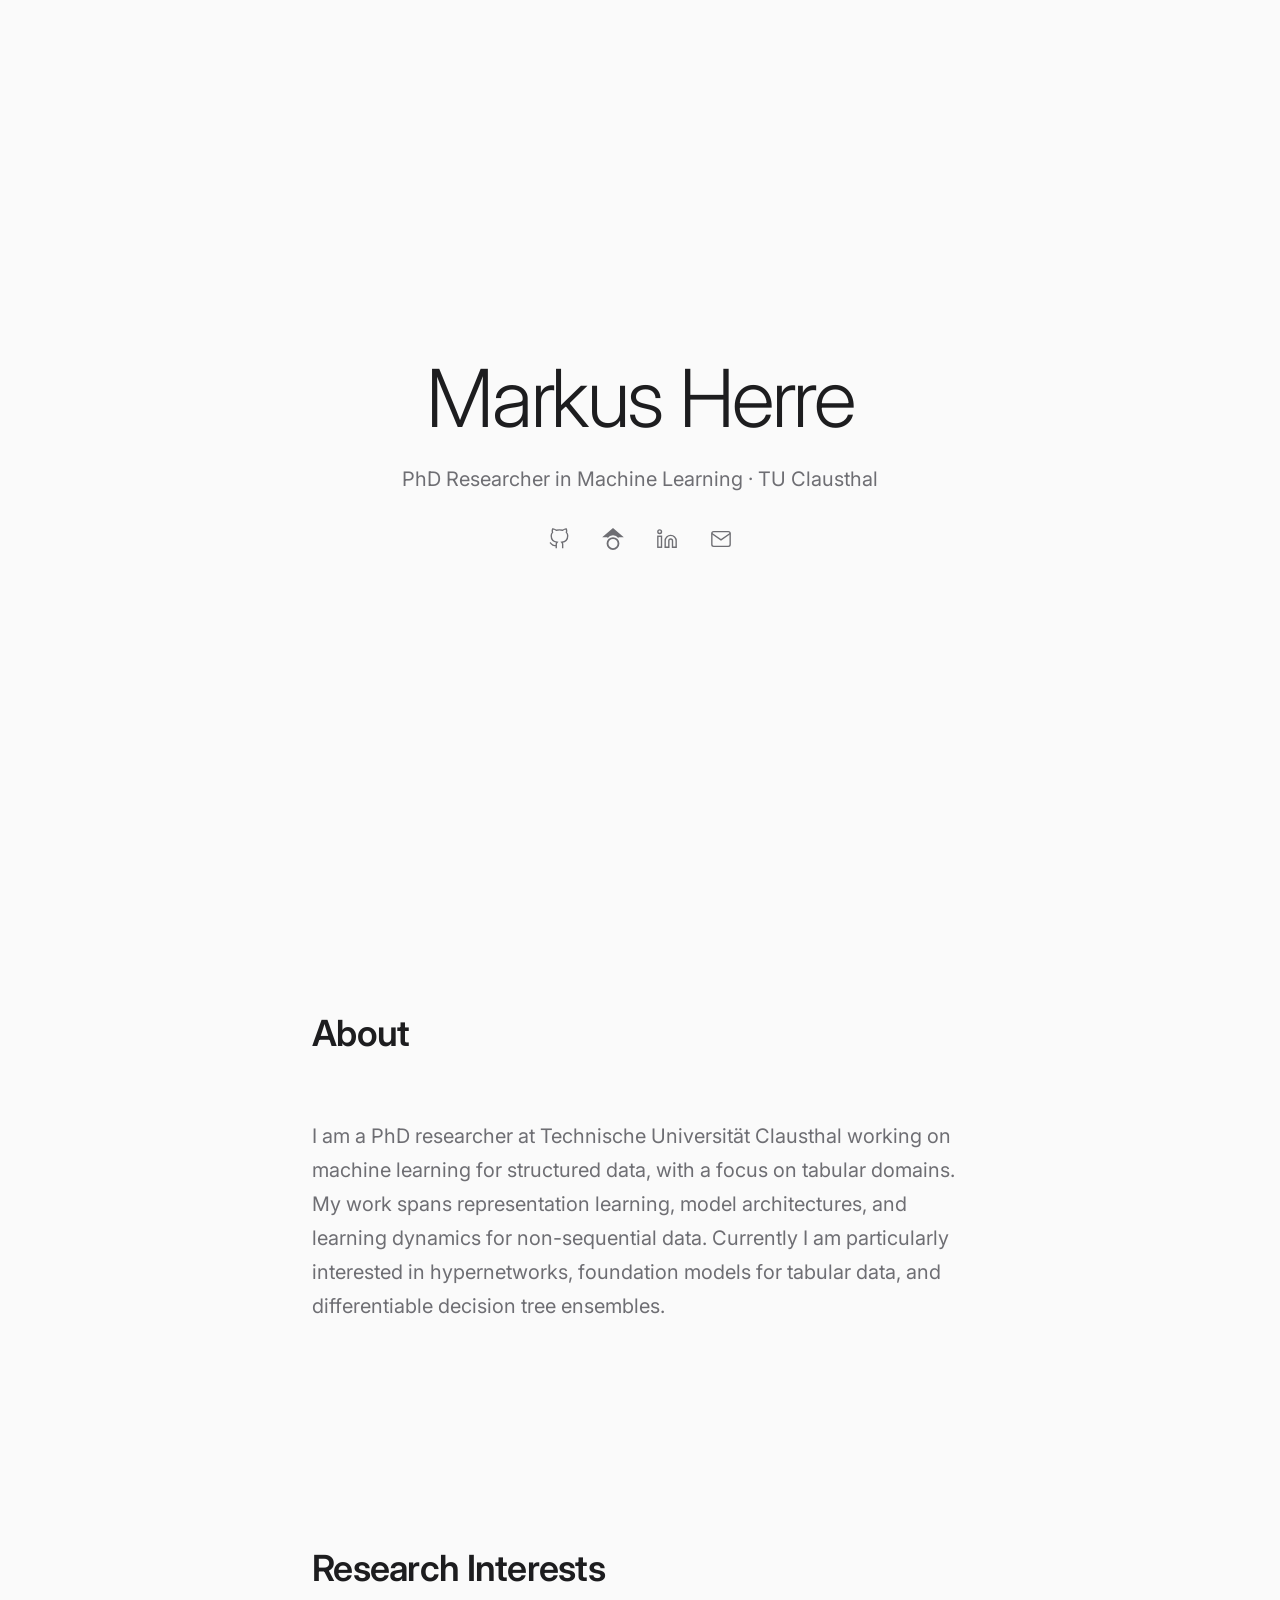
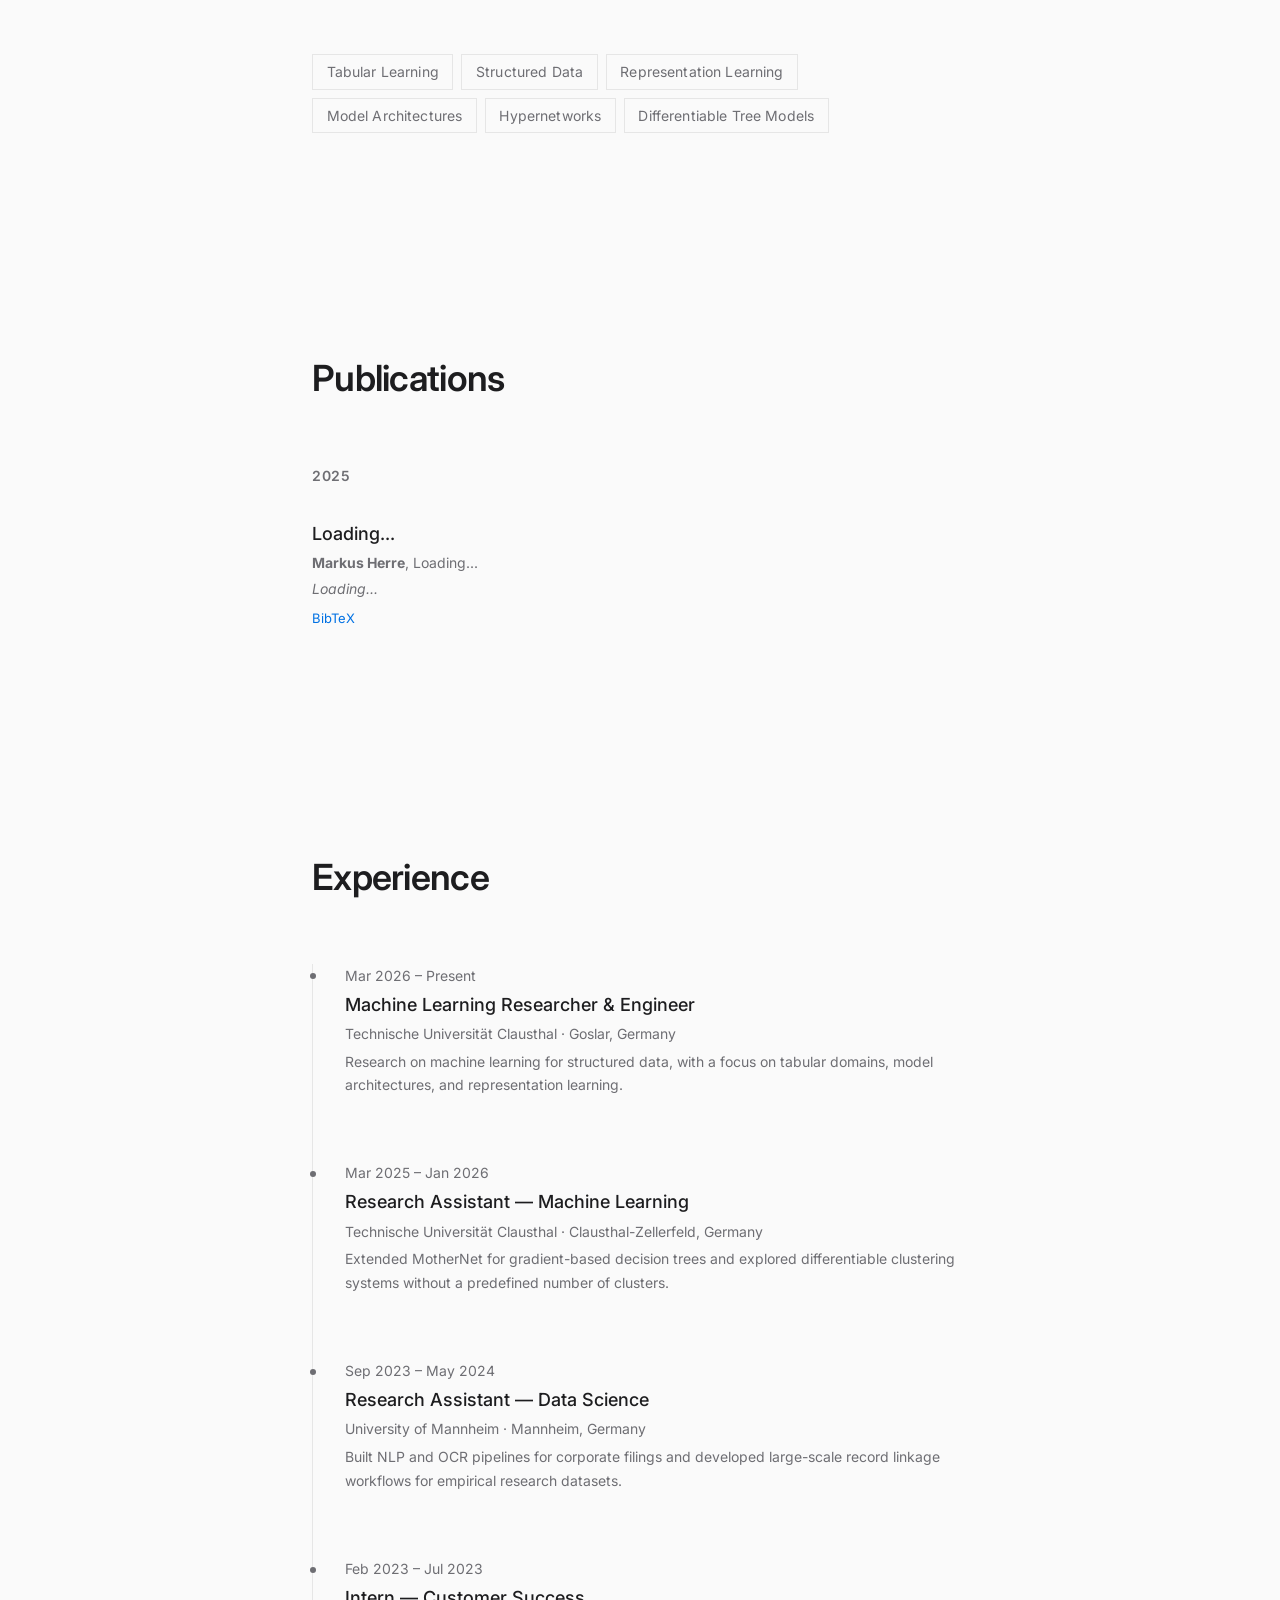
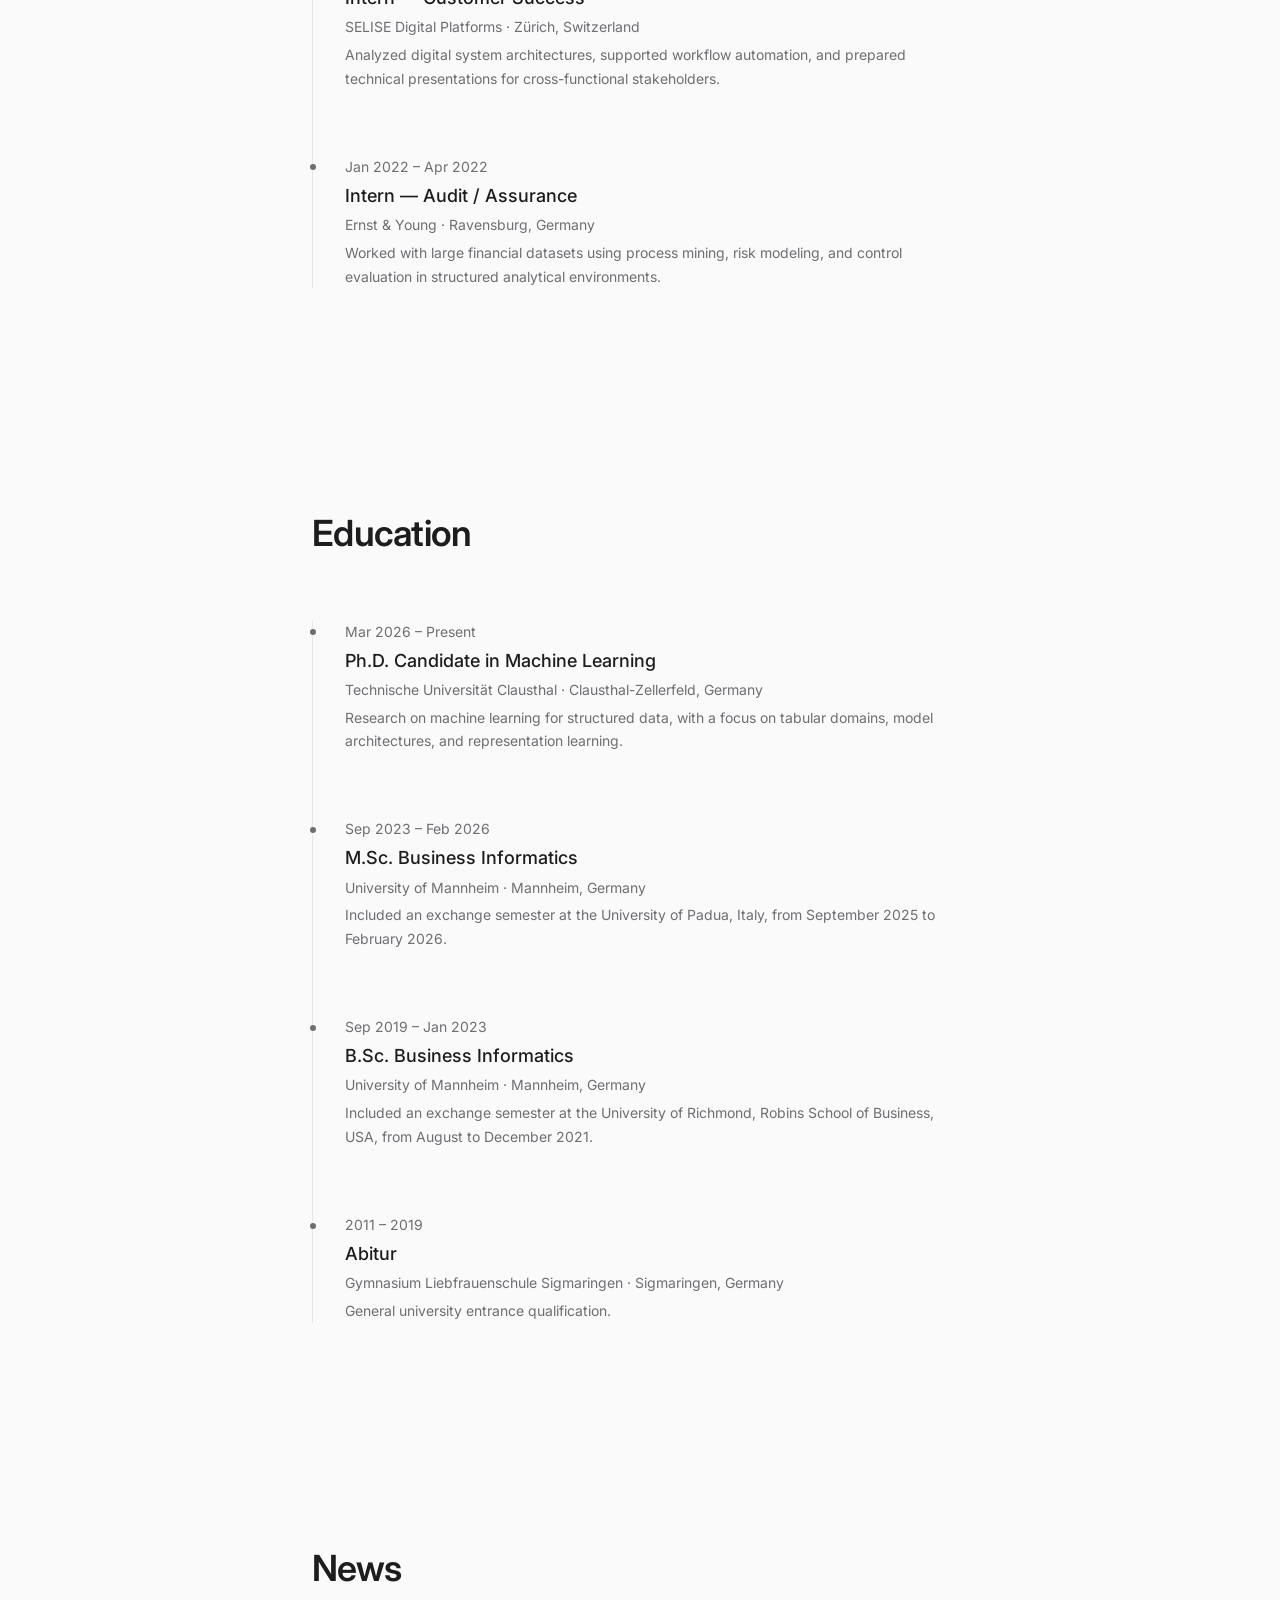
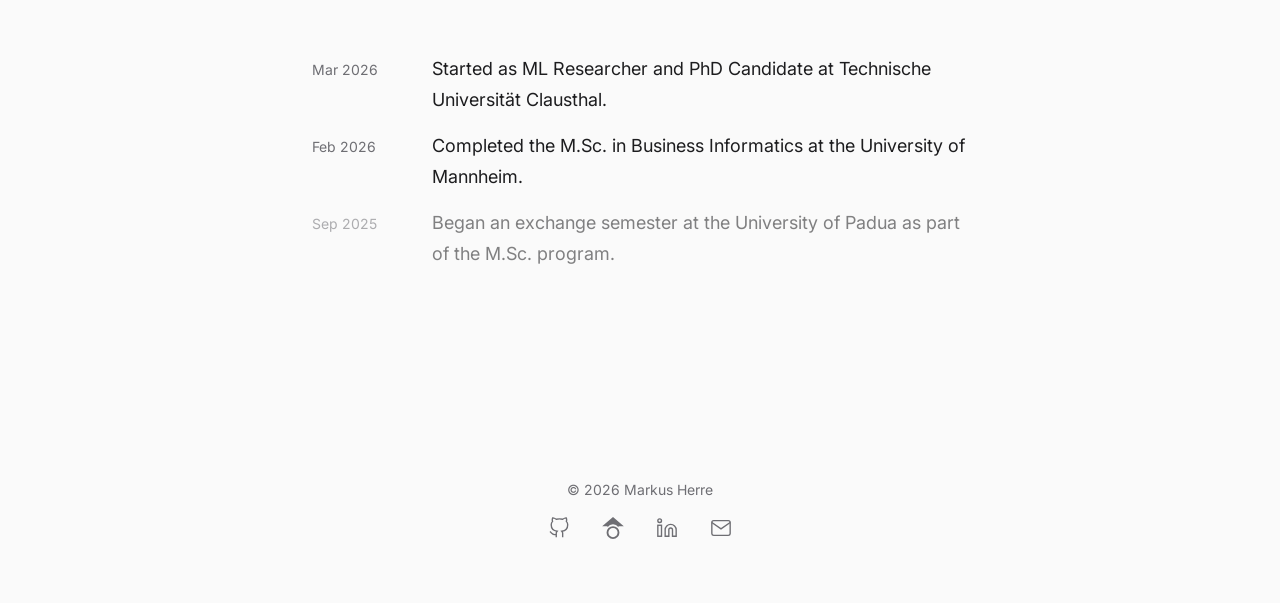
==== index.html @ ab7c80b9 "Update index.html with personal details, research focus, and social links" ====
<!doctype html>
<html lang="en">
  <head>
    <meta charset="UTF-8" />
    <meta name="viewport" content="width=device-width, initial-scale=1.0" />
    <title>Markus Herre | ML Researcher</title>
    <meta
      name="description"
      content="Markus Herre — PhD Researcher in Machine Learning at TU Clausthal. Research on robust, efficient, and reproducible deep learning systems."
    />

    <!-- Prevent flash of wrong theme -->
    <script>
      (function () {
        var t = localStorage.getItem("theme");
        if (t) {
          document.documentElement.setAttribute("data-theme", t);
        } else if (window.matchMedia("(prefers-color-scheme: dark)").matches) {
          document.documentElement.setAttribute("data-theme", "dark");
        }
      })();
    </script>

    <link rel="preconnect" href="https://fonts.googleapis.com" />
    <link rel="preconnect" href="https://fonts.gstatic.com" crossorigin />
    <link href="https://fonts.googleapis.com/css2?family=Inter:wght@300;400;500;600&display=swap" rel="stylesheet" />

    <style>
      /* ===== Custom Properties ===== */

      :root {
        --color-bg: #fafafa;
        --color-text: #1d1d1f;
        --color-text-secondary: #6e6e73;
        --color-accent: #0071e3;
        --color-accent-hover: #0077ed;
        --color-line: rgba(0, 0, 0, 0.08);
        --color-surface: #ffffff;
        --color-code-bg: #f5f5f7;

        --font-body: "Inter", -apple-system, BlinkMacSystemFont, "Segoe UI", sans-serif;
        --font-mono: "SF Mono", SFMono-Regular, Consolas, "Liberation Mono", Menlo, monospace;

        --text-base: clamp(1rem, 0.95rem + 0.25vw, 1.125rem);
        --text-sm: 0.875rem;
        --text-xs: 0.8125rem;
        --text-lg: clamp(1.125rem, 1rem + 0.5vw, 1.25rem);
        --text-xl: clamp(1.25rem, 1rem + 1vw, 1.75rem);
        --text-2xl: clamp(1.5rem, 1.25rem + 1.5vw, 2.25rem);
        --text-hero: clamp(2.5rem, 2rem + 4vw, 5rem);

        --leading: 1.7;
        --leading-tight: 1.2;

        --space-xs: 0.5rem;
        --space-sm: 1rem;
        --space-md: 2rem;
        --space-lg: 4rem;
        --space-xl: 6rem;
        --space-section: clamp(4rem, 3rem + 5vw, 8rem);

        --max-width: 720px;
        --header-height: 3.5rem;

        --ease: cubic-bezier(0.25, 0.46, 0.45, 0.94);
        --duration: 0.4s;
      }

      [data-theme="dark"] {
        --color-bg: #0a0a0a;
        --color-text: #f5f5f7;
        --color-text-secondary: #a1a1a6;
        --color-accent: #2997ff;
        --color-accent-hover: #40a9ff;
        --color-line: rgba(255, 255, 255, 0.1);
        --color-surface: #1c1c1e;
        --color-code-bg: #1c1c1e;
      }

      @media (prefers-color-scheme: dark) {
        :root:not([data-theme="light"]) {
          --color-bg: #0a0a0a;
          --color-text: #f5f5f7;
          --color-text-secondary: #a1a1a6;
          --color-accent: #2997ff;
          --color-accent-hover: #40a9ff;
          --color-line: rgba(255, 255, 255, 0.1);
          --color-surface: #1c1c1e;
          --color-code-bg: #1c1c1e;
        }
      }

      /* ===== Reset ===== */

      *,
      *::before,
      *::after {
        box-sizing: border-box;
        margin: 0;
        padding: 0;
      }

      html {
        scroll-behavior: smooth;
        scroll-padding-top: calc(var(--header-height) + 1rem);
      }

      body {
        font-family: var(--font-body);
        font-size: var(--text-base);
        line-height: var(--leading);
        color: var(--color-text);
        background: var(--color-bg);
        -webkit-font-smoothing: antialiased;
        -moz-osx-font-smoothing: grayscale;
      }

      img {
        display: block;
        max-width: 100%;
      }

      a {
        color: var(--color-accent);
        text-decoration: none;
        transition: color 0.2s ease;
      }

      a:hover {
        color: var(--color-accent-hover);
      }

      button {
        font: inherit;
        color: inherit;
        background: none;
        border: none;
        cursor: pointer;
      }

      ul,
      ol {
        list-style: none;
      }

      /* ===== Focus ===== */

      :focus-visible {
        outline: 2px solid var(--color-accent);
        outline-offset: 2px;
      }

      /* ===== Skip Link ===== */

      .skip-link {
        position: absolute;
        top: -100%;
        left: var(--space-sm);
        padding: var(--space-xs) var(--space-sm);
        background: var(--color-text);
        color: var(--color-bg);
        font-size: var(--text-sm);
        z-index: 200;
        transition: top 0.2s ease;
      }

      .skip-link:focus {
        top: var(--space-xs);
      }

      /* ===== Layout ===== */

      .container {
        max-width: var(--max-width);
        margin: 0 auto;
        padding: 0 var(--space-md);
      }

      .section {
        padding: var(--space-section) 0;
      }

      /* ===== Header ===== */

      .site-header {
        position: fixed;
        top: 0;
        left: 0;
        right: 0;
        height: var(--header-height);
        background: var(--color-bg);
        border-bottom: 1px solid var(--color-line);
        z-index: 100;
        transform: translateY(-100%);
        transition: transform 0.3s var(--ease);
      }

      .site-header.header--visible {
        transform: translateY(0);
      }

      .nav {
        max-width: var(--max-width);
        margin: 0 auto;
        padding: 0 var(--space-md);
        height: 100%;
        display: flex;
        align-items: center;
        justify-content: space-between;
        gap: var(--space-md);
      }

      .nav-logo {
        font-weight: 600;
        font-size: var(--text-base);
        color: var(--color-text);
        letter-spacing: -0.02em;
        text-decoration: none;
        flex-shrink: 0;
      }

      .nav-logo:hover {
        color: var(--color-text);
      }

      .nav-links {
        display: flex;
        align-items: center;
        gap: var(--space-md);
      }

      .nav-links a {
        font-size: var(--text-sm);
        color: var(--color-text-secondary);
        text-decoration: none;
        transition: color 0.2s ease;
      }

      .nav-links a:hover {
        color: var(--color-text);
      }

      .nav-toggle {
        display: none;
        width: 24px;
        height: 24px;
        padding: 0;
        color: var(--color-text);
      }

      .theme-toggle {
        width: 24px;
        height: 24px;
        padding: 0;
        color: var(--color-text-secondary);
        flex-shrink: 0;
        transition: color 0.2s ease;
      }

      .theme-toggle:hover {
        color: var(--color-text);
      }

      .theme-toggle .icon-sun,
      .theme-toggle .icon-moon {
        display: none;
      }

      /* Show sun in dark mode (click to go light), moon in light mode (click to go dark) */
      [data-theme="dark"] .theme-toggle .icon-sun {
        display: block;
      }

      [data-theme="dark"] .theme-toggle .icon-moon {
        display: none;
      }

      :root:not([data-theme="dark"]) .theme-toggle .icon-moon {
        display: block;
      }

      :root:not([data-theme="dark"]) .theme-toggle .icon-sun {
        display: none;
      }

      @media (prefers-color-scheme: dark) {
        :root:not([data-theme="light"]) .theme-toggle .icon-sun {
          display: block;
        }

        :root:not([data-theme="light"]) .theme-toggle .icon-moon {
          display: none;
        }
      }

      /* Mobile nav */
      @media (max-width: 1023px) {
        .nav-toggle {
          display: block;
        }

        .nav-links {
          position: absolute;
          top: var(--header-height);
          left: 0;
          right: 0;
          flex-direction: column;
          background: var(--color-bg);
          border-bottom: 1px solid var(--color-line);
          padding: var(--space-sm) var(--space-md);
          gap: 0;
          transform: translateY(-100%);
          opacity: 0;
          pointer-events: none;
          transition:
            transform 0.3s var(--ease),
            opacity 0.3s var(--ease);
        }

        .nav-links a {
          display: block;
          padding: var(--space-xs) 0;
          font-size: var(--text-base);
        }

        .site-header.nav-open .nav-links {
          transform: translateY(0);
          opacity: 1;
          pointer-events: auto;
        }
      }

      /* ===== Hero ===== */

      .hero {
        min-height: 100vh;
        display: flex;
        align-items: center;
        justify-content: center;
        text-align: center;
      }

      .hero-name {
        font-size: var(--text-hero);
        font-weight: 300;
        line-height: var(--leading-tight);
        letter-spacing: -0.03em;
        color: var(--color-text);
      }

      .hero-tagline {
        margin-top: var(--space-sm);
        font-size: var(--text-lg);
        font-weight: 400;
        color: var(--color-text-secondary);
      }

      .hero-links {
        display: flex;
        justify-content: center;
        gap: var(--space-md);
        margin-top: var(--space-md);
      }

      .hero-links a {
        color: var(--color-text-secondary);
        transition: color 0.2s ease;
      }

      .hero-links a:hover {
        color: var(--color-text);
      }

      .icon {
        width: 22px;
        height: 22px;
        display: block;
      }

      /* ===== About ===== */

      .about-content {
        max-width: 60ch;
      }

      .about-content p {
        color: var(--color-text-secondary);
        font-size: var(--text-lg);
        line-height: var(--leading);
      }

      /* ===== Section Headings ===== */

      .section-heading {
        font-size: var(--text-2xl);
        font-weight: 600;
        line-height: var(--leading-tight);
        letter-spacing: -0.02em;
        margin-bottom: var(--space-lg);
      }

      /* ===== Research Tags ===== */

      .tag-row {
        display: flex;
        flex-wrap: wrap;
        gap: var(--space-xs);
      }

      .tag {
        display: inline-block;
        padding: 0.3rem 0.85rem;
        border: 1px solid var(--color-line);
        font-size: var(--text-sm);
        color: var(--color-text-secondary);
        letter-spacing: 0.01em;
      }

      /* ===== Publications ===== */

      .pub-year-group {
        margin-bottom: var(--space-lg);
      }

      .pub-year-group:last-child {
        margin-bottom: 0;
      }

      .pub-year {
        font-size: var(--text-sm);
        font-weight: 600;
        color: var(--color-text-secondary);
        letter-spacing: 0.05em;
        text-transform: uppercase;
        margin-bottom: var(--space-md);
      }

      .pub-entry {
        margin-bottom: var(--space-md);
      }

      .pub-entry:last-child {
        margin-bottom: 0;
      }

      .pub-title {
        font-size: var(--text-base);
        font-weight: 500;
        line-height: 1.5;
      }

      .pub-title a {
        color: var(--color-text);
        text-decoration: none;
        transition: color 0.2s ease;
      }

      .pub-title a:hover {
        color: var(--color-accent);
      }

      .pub-authors {
        margin-top: 0.25rem;
        font-size: var(--text-sm);
        color: var(--color-text-secondary);
      }

      .pub-venue {
        margin-top: 0.15rem;
        font-size: var(--text-sm);
        color: var(--color-text-secondary);
        font-style: italic;
      }

      .pub-bibtex-toggle {
        margin-top: 0.35rem;
        font-size: var(--text-xs);
        color: var(--color-accent);
        cursor: pointer;
        transition: color 0.2s ease;
      }

      .pub-bibtex-toggle:hover {
        color: var(--color-accent-hover);
      }

      .pub-bibtex {
        margin-top: var(--space-xs);
        padding: var(--space-sm);
        background: var(--color-code-bg);
        border: 1px solid var(--color-line);
        font-family: var(--font-mono);
        font-size: var(--text-xs);
        line-height: 1.6;
        white-space: pre-wrap;
        word-break: break-all;
        overflow-x: auto;
      }

      /* ===== Experience ===== */

      .timeline {
        border-left: 1px solid var(--color-line);
        padding-left: var(--space-md);
      }

      .timeline-item {
        position: relative;
        margin-bottom: var(--space-lg);
      }

      .timeline-item:last-child {
        margin-bottom: 0;
      }

      .timeline-item::before {
        content: "";
        position: absolute;
        left: calc(-1 * var(--space-md) - 3px);
        top: 0.55em;
        width: 6px;
        height: 6px;
        background: var(--color-text-secondary);
        border-radius: 50%;
      }

      .timeline-date {
        display: block;
        font-size: var(--text-sm);
        color: var(--color-text-secondary);
        margin-bottom: 0.15rem;
      }

      .timeline-role {
        font-size: var(--text-base);
        font-weight: 500;
      }

      .timeline-org {
        font-size: var(--text-sm);
        color: var(--color-text-secondary);
        margin-top: 0.1rem;
      }

      .timeline-desc {
        font-size: var(--text-sm);
        color: var(--color-text-secondary);
        margin-top: 0.25rem;
      }

      /* ===== News ===== */

      .news-list {
        display: grid;
        gap: var(--space-sm);
      }

      .news-item {
        display: flex;
        gap: var(--space-md);
        align-items: baseline;
      }

      .news-date {
        font-size: var(--text-sm);
        color: var(--color-text-secondary);
        flex-shrink: 0;
        min-width: 5.5rem;
      }

      .news-text {
        font-size: var(--text-base);
        color: var(--color-text);
      }

      .news-item--faded {
        opacity: 0.55;
      }

      @media (max-width: 639px) {
        .news-item {
          flex-direction: column;
          gap: 0.15rem;
        }
      }

      /* ===== Footer ===== */

      .site-footer {
        padding: var(--space-xl) 0 var(--space-lg);
        text-align: center;
      }

      .site-footer p {
        font-size: var(--text-sm);
        color: var(--color-text-secondary);
      }

      .footer-links {
        display: flex;
        justify-content: center;
        gap: var(--space-md);
        margin-top: var(--space-sm);
      }

      .footer-links a {
        color: var(--color-text-secondary);
        transition: color 0.2s ease;
      }

      .footer-links a:hover {
        color: var(--color-text);
      }

      /* ===== Scroll Animations ===== */

      .fade-in {
        opacity: 0;
        transform: translateY(20px);
        transition:
          opacity var(--duration) var(--ease),
          transform var(--duration) var(--ease);
      }

      .fade-in.is-visible {
        opacity: 1;
        transform: translateY(0);
      }

      @media (prefers-reduced-motion: reduce) {
        html {
          scroll-behavior: auto;
        }

        .fade-in {
          opacity: 1;
          transform: none;
          transition: none;
        }

        .site-header {
          transition: none;
        }
      }
    </style>
  </head>

  <body>
    <a href="#about" class="skip-link">Skip to content</a>

    <!-- ===== Header ===== -->
    <header class="site-header" id="site-header" role="banner">
      <nav class="nav" aria-label="Main navigation">
        <a href="#hero" class="nav-logo">MH</a>

        <button class="nav-toggle" aria-expanded="false" aria-controls="nav-menu" aria-label="Toggle navigation">
          <svg class="icon" viewBox="0 0 24 24" fill="none" stroke="currentColor" stroke-width="1.5" aria-hidden="true">
            <line x1="3" y1="6" x2="21" y2="6" />
            <line x1="3" y1="12" x2="21" y2="12" />
            <line x1="3" y1="18" x2="21" y2="18" />
          </svg>
        </button>

        <ul id="nav-menu" class="nav-links" role="list">
          <li><a href="#about">About</a></li>
          <li><a href="#research">Research</a></li>
          <li><a href="#publications">Publications</a></li>
          <li><a href="#experience">Experience</a></li>
          <li><a href="#news">News</a></li>
        </ul>

        <button class="theme-toggle" aria-label="Toggle dark mode">
          <svg
            class="icon icon-moon"
            viewBox="0 0 24 24"
            fill="none"
            stroke="currentColor"
            stroke-width="1.5"
            aria-hidden="true"
          >
            <path d="M21 12.79A9 9 0 1 1 11.21 3a7 7 0 0 0 9.79 9.79z" />
          </svg>
          <svg
            class="icon icon-sun"
            viewBox="0 0 24 24"
            fill="none"
            stroke="currentColor"
            stroke-width="1.5"
            aria-hidden="true"
          >
            <circle cx="12" cy="12" r="5" />
            <line x1="12" y1="1" x2="12" y2="3" />
            <line x1="12" y1="21" x2="12" y2="23" />
            <line x1="4.22" y1="4.22" x2="5.64" y2="5.64" />
            <line x1="18.36" y1="18.36" x2="19.78" y2="19.78" />
            <line x1="1" y1="12" x2="3" y2="12" />
            <line x1="21" y1="12" x2="23" y2="12" />
            <line x1="4.22" y1="19.78" x2="5.64" y2="18.36" />
            <line x1="18.36" y1="5.64" x2="19.78" y2="4.22" />
          </svg>
        </button>
      </nav>
    </header>

    <main>
      <!-- ===== Hero ===== -->
      <section id="hero" class="hero" aria-label="Introduction">
        <div class="container">
          <h1 class="hero-name">Markus Herre</h1>
          <p class="hero-tagline">PhD Researcher in Machine Learning &middot; TU Clausthal</p>
          <div class="hero-links" role="list" aria-label="Social links">
            <a href="https://github.com/m-herre" aria-label="GitHub">
              <svg
                class="icon"
                viewBox="0 0 24 24"
                fill="none"
                stroke="currentColor"
                stroke-width="1.5"
                aria-hidden="true"
              >
                <path
                  d="M9 19c-5 1.5-5-2.5-7-3m14 6v-3.87a3.37 3.37 0 0 0-.94-2.61c3.14-.35 6.44-1.54 6.44-7A5.44 5.44 0 0 0 20 4.77 5.07 5.07 0 0 0 19.91 1S18.73.65 16 2.48a13.38 13.38 0 0 0-7 0C6.27.65 5.09 1 5.09 1A5.07 5.07 0 0 0 5 4.77a5.44 5.44 0 0 0-1.5 3.78c0 5.42 3.3 6.61 6.44 7A3.37 3.37 0 0 0 9 18.13V22"
                />
              </svg>
            </a>
            <a href="https://scholar.google.com" aria-label="Google Scholar">
              <svg class="icon" viewBox="0 0 24 24" fill="currentColor" stroke="none" aria-hidden="true">
                <path
                  d="M12 24a7 7 0 1 1 0-14 7 7 0 0 1 0 14zm0-2a5 5 0 1 0 0-10 5 5 0 0 0 0 10zM0.21 10L12 0l11.79 10H18v1.07A8.96 8.96 0 0 0 12 8a8.96 8.96 0 0 0-6 3.07V10H0.21z"
                />
              </svg>
            </a>
            <a href="https://linkedin.com/in/markus-herre" aria-label="LinkedIn">
              <svg
                class="icon"
                viewBox="0 0 24 24"
                fill="none"
                stroke="currentColor"
                stroke-width="1.5"
                aria-hidden="true"
              >
                <path d="M16 8a6 6 0 0 1 6 6v7h-4v-7a2 2 0 0 0-4 0v7h-4v-7a6 6 0 0 1 6-6z" />
                <rect x="2" y="9" width="4" height="12" />
                <circle cx="4" cy="4" r="2" />
              </svg>
            </a>
            <a href="mailto:markus.herre@tu-clausthal.de" aria-label="Email">
              <svg
                class="icon"
                viewBox="0 0 24 24"
                fill="none"
                stroke="currentColor"
                stroke-width="1.5"
                aria-hidden="true"
              >
                <rect x="2" y="4" width="20" height="16" rx="2" />
                <polyline points="22,6 12,13 2,6" />
              </svg>
            </a>
          </div>
        </div>
      </section>

      <!-- ===== About ===== -->
      <section id="about" class="section fade-in" aria-label="About">
        <div class="container">
          <h2 class="section-heading">About</h2>
          <div class="about-content">
            <p>
              I am a PhD researcher at Technische Universität Clausthal working on machine learning for structured data, 
              with a focus on tabular domains. My work spans representation learning, model architectures, and learning 
              dynamics for non-sequential data. Currently I am particularly interested in hypernetworks, foundation 
              models for tabular data, and differentiable decision tree ensembles.
            </p>
          </div>
        </div>
      </section>

      <!-- ===== Research Interests ===== -->
      <section id="research" class="section fade-in" aria-label="Research Interests">
        <div class="container">
          <h2 class="section-heading">Research Interests</h2>
          <ul class="tag-row" role="list">
            <li class="tag">Tabular Learning</li>
            <li class="tag">Structured Data</li>
            <li class="tag">Representation Learning</li>
            <li class="tag">Model Architectures</li>
            <li class="tag">Hypernetworks</li>
            <li class="tag">Differentiable Tree Models</li>
          </ul>
        </div>
      </section>

      <!-- ===== Publications ===== -->
      <section id="publications" class="section fade-in" aria-label="Publications">
        <div class="container">
          <h2 class="section-heading">Publications</h2>

          <div class="pub-year-group">
            <h3 class="pub-year">2025</h3>

            <article class="pub-entry">
              <h4 class="pub-title">
                <a href="#">Loading...</a>
              </h4>
              <p class="pub-authors"><strong>Markus Herre</strong>, Loading...</p>
              <p class="pub-venue">Loading...</p>
              <button class="pub-bibtex-toggle" aria-expanded="false" aria-controls="bib-1">BibTeX</button>
              <pre class="pub-bibtex" id="bib-1" hidden>
@inproceedings{mueller2025scalable,
  title={None},
  author={Markus Herre},
  booktitle={None},
  year={2025}
}</pre
              >
            <!-- </article>

            <article class="pub-entry">
              <h4 class="pub-title">
                <a href="#">Data-Centric Approaches to Robust Model Training in Low-Resource Settings</a>
              </h4>
              <p class="pub-authors"><strong>Markus Herre</strong>, B. Fischer, E. Novak</p>
              <p class="pub-venue">ICML 2025</p>
              <button class="pub-bibtex-toggle" aria-expanded="false" aria-controls="bib-2">BibTeX</button>
              <pre class="pub-bibtex" id="bib-2" hidden>
@inproceedings{yourname2025datacentric,
  title={Data-Centric Approaches to Robust Model Training in Low-Resource Settings},
  author={Markus Herre and Fischer, Benedikt and Novak, Elena},
  booktitle={Proceedings of the International Conference on Machine Learning},
  year={2025}
}</pre
              >
            </article>

            <article class="pub-entry">
              <h4 class="pub-title">
                <a href="#">Efficient Pruning Strategies for Large Language Models via Gradient-Informed Sparsity</a>
              </h4>
              <p class="pub-authors">C. Zhang, <strong>Markus Herre</strong>, F. Patel</p>
              <p class="pub-venue">ICLR 2025</p>
              <button class="pub-bibtex-toggle" aria-expanded="false" aria-controls="bib-3">BibTeX</button>
              <pre class="pub-bibtex" id="bib-3" hidden>
@inproceedings{zhang2025efficient,
  title={Efficient Pruning Strategies for Large Language Models via Gradient-Informed Sparsity},
  author={Zhang, Chen and Markus Herre and Patel, Fatima},
  booktitle={Proceedings of the International Conference on Learning Representations},
  year={2025}
}</pre
              >
            </article>
          </div>

          <div class="pub-year-group">
            <h3 class="pub-year">2024</h3>

            <article class="pub-entry">
              <h4 class="pub-title">
                <a href="#">Benchmarking Robustness in Real-World Machine Learning Pipelines</a>
              </h4>
              <p class="pub-authors"><strong>Markus Herre</strong>, A. M&uuml;ller, G. Kim</p>
              <p class="pub-venue">NeurIPS 2024</p>
              <button class="pub-bibtex-toggle" aria-expanded="false" aria-controls="bib-4">BibTeX</button>
              <pre class="pub-bibtex" id="bib-4" hidden>
@inproceedings{yourname2024benchmarking,
  title={Benchmarking Robustness in Real-World Machine Learning Pipelines},
  author={Markus Herre and M{\"u}ller, Anna and Kim, Grace},
  booktitle={Advances in Neural Information Processing Systems},
  year={2024}
}</pre
              >
            </article>

            <article class="pub-entry">
              <h4 class="pub-title">
                <a href="#">On the Reproducibility of Deep Learning Experiments: A Large-Scale Empirical Study</a>
              </h4>
              <p class="pub-authors">B. Fischer, <strong>Markus Herre</strong>, H. Tanaka, I. Reyes</p>
              <p class="pub-venue">ICML 2024</p>
              <button class="pub-bibtex-toggle" aria-expanded="false" aria-controls="bib-5">BibTeX</button>
              <pre class="pub-bibtex" id="bib-5" hidden>
@inproceedings{fischer2024reproducibility,
  title={On the Reproducibility of Deep Learning Experiments: A Large-Scale Empirical Study},
  author={Fischer, Benedikt and Markus Herre and Tanaka, Hiroshi and Reyes, Isabella},
  booktitle={Proceedings of the International Conference on Machine Learning},
  year={2024}
}</pre
              >
            </article> -->
          </div>
        </div>
      </section>

      <!-- ===== Experience ===== -->
      <section id="experience" class="section fade-in" aria-label="Experience">
        <div class="container">
          <h2 class="section-heading">Experience</h2>
          <ol class="timeline" role="list">
            <li class="timeline-item">
              <span class="timeline-date">Mar 2026 &ndash; Present</span>
              <h3 class="timeline-role">Machine Learning Researcher &amp; Engineer</h3>
              <p class="timeline-org">Technische Universit&auml;t Clausthal &middot; Goslar, Germany</p>
              <p class="timeline-desc">
                Research on machine learning for structured data, with a focus on tabular domains, model architectures, 
                and representation learning.
              </p>
            </li>
            <li class="timeline-item">
              <span class="timeline-date">Mar 2025 &ndash; Jan 2026</span>
              <h3 class="timeline-role">Research Assistant &mdash; Machine Learning</h3>
              <p class="timeline-org">Technische Universit&auml;t Clausthal &middot; Clausthal-Zellerfeld, Germany</p>
              <p class="timeline-desc">
                Extended MotherNet for gradient-based decision trees and explored differentiable clustering systems
                without a predefined number of clusters.
              </p>
            </li>
            <li class="timeline-item">
              <span class="timeline-date">Sep 2023 &ndash; May 2024</span>
              <h3 class="timeline-role">Research Assistant &mdash; Data Science</h3>
              <p class="timeline-org">University of Mannheim &middot; Mannheim, Germany</p>
              <p class="timeline-desc">
                Built NLP and OCR pipelines for corporate filings and developed large-scale record linkage workflows for
                empirical research datasets.
              </p>
            </li>
            <li class="timeline-item">
              <span class="timeline-date">Feb 2023 &ndash; Jul 2023</span>
              <h3 class="timeline-role">Intern &mdash; Customer Success</h3>
              <p class="timeline-org">SELISE Digital Platforms &middot; Z&uuml;rich, Switzerland</p>
              <p class="timeline-desc">
                Analyzed digital system architectures, supported workflow automation, and prepared technical
                presentations for cross-functional stakeholders.
              </p>
            </li>
            <li class="timeline-item">
              <span class="timeline-date">Jan 2022 &ndash; Apr 2022</span>
              <h3 class="timeline-role">Intern &mdash; Audit / Assurance</h3>
              <p class="timeline-org">Ernst &amp; Young &middot; Ravensburg, Germany</p>
              <p class="timeline-desc">
                Worked with large financial datasets using process mining, risk modeling, and control evaluation in
                structured analytical environments.
              </p>
            </li>
          </ol>
        </div>
      </section>

      <!-- ===== Education ===== -->
      <section id="education" class="section fade-in" aria-label="Education">
        <div class="container">
          <h2 class="section-heading">Education</h2>
          <ol class="timeline" role="list">
            <li class="timeline-item">
              <span class="timeline-date">Mar 2026 &ndash; Present</span>
              <h3 class="timeline-role">Ph.D. Candidate in Machine Learning</h3>
              <p class="timeline-org">Technische Universit&auml;t Clausthal &middot; Clausthal-Zellerfeld, Germany</p>
              <p class="timeline-desc">
                Research on machine learning for structured data, with a focus on tabular domains, model architectures, 
                and representation learning.
              </p>
            </li>
            <li class="timeline-item">
              <span class="timeline-date">Sep 2023 &ndash; Feb 2026</span>
              <h3 class="timeline-role">M.Sc. Business Informatics</h3>
              <p class="timeline-org">University of Mannheim &middot; Mannheim, Germany</p>
              <p class="timeline-desc">
                Included an exchange semester at the University of Padua, Italy, from September 2025 to February 2026.
              </p>
            </li>
            <li class="timeline-item">
              <span class="timeline-date">Sep 2019 &ndash; Jan 2023</span>
              <h3 class="timeline-role">B.Sc. Business Informatics</h3>
              <p class="timeline-org">University of Mannheim &middot; Mannheim, Germany</p>
              <p class="timeline-desc">
                Included an exchange semester at the University of Richmond, Robins School of Business, USA, from August
                to December 2021.
              </p>
            </li>
            <li class="timeline-item">
              <span class="timeline-date">2011 &ndash; 2019</span>
              <h3 class="timeline-role">Abitur</h3>
              <p class="timeline-org">Gymnasium Liebfrauenschule Sigmaringen &middot; Sigmaringen, Germany</p>
              <p class="timeline-desc">General university entrance qualification.</p>
            </li>
          </ol>
        </div>
      </section>

      <!-- ===== News ===== -->
      <section id="news" class="section fade-in" aria-label="News and Updates">
        <div class="container">
          <h2 class="section-heading">News</h2>
          <ul class="news-list" role="list">
            <li class="news-item">
              <time datetime="2026-03-01" class="news-date">Mar 2026</time>
              <p class="news-text">
                Started as ML Researcher and PhD Candidate at Technische Universit&auml;t Clausthal.
              </p>
            </li>
            <li class="news-item">
              <time datetime="2026-02-01" class="news-date">Feb 2026</time>
              <p class="news-text">Completed the M.Sc. in Business Informatics at the University of Mannheim.</p>
            </li>
            <li class="news-item news-item--faded">
              <time datetime="2025-09-01" class="news-date">Sep 2025</time>
              <p class="news-text">
                Began an exchange semester at the University of Padua as part of the M.Sc. program.
              </p>
          </ul>
        </div>
      </section>
    </main>

    <!-- ===== Footer ===== -->
    <footer class="site-footer" role="contentinfo">
      <div class="container">
        <p>&copy; 2026 Markus Herre</p>
        <div class="footer-links" aria-label="Social links">
          <a href="https://github.com/m-herre" aria-label="GitHub">
            <svg
              class="icon"
              viewBox="0 0 24 24"
              fill="none"
              stroke="currentColor"
              stroke-width="1.5"
              aria-hidden="true"
            >
              <path
                d="M9 19c-5 1.5-5-2.5-7-3m14 6v-3.87a3.37 3.37 0 0 0-.94-2.61c3.14-.35 6.44-1.54 6.44-7A5.44 5.44 0 0 0 20 4.77 5.07 5.07 0 0 0 19.91 1S18.73.65 16 2.48a13.38 13.38 0 0 0-7 0C6.27.65 5.09 1 5.09 1A5.07 5.07 0 0 0 5 4.77a5.44 5.44 0 0 0-1.5 3.78c0 5.42 3.3 6.61 6.44 7A3.37 3.37 0 0 0 9 18.13V22"
              />
            </svg>
          </a>
          <a href="https://scholar.google.com" aria-label="Google Scholar">
            <svg class="icon" viewBox="0 0 24 24" fill="currentColor" stroke="none" aria-hidden="true">
              <path
                d="M12 24a7 7 0 1 1 0-14 7 7 0 0 1 0 14zm0-2a5 5 0 1 0 0-10 5 5 0 0 0 0 10zM0.21 10L12 0l11.79 10H18v1.07A8.96 8.96 0 0 0 12 8a8.96 8.96 0 0 0-6 3.07V10H0.21z"
              />
            </svg>
          </a>
          <a href="https://linkedin.com/in/markus-herre" aria-label="LinkedIn">
            <svg
              class="icon"
              viewBox="0 0 24 24"
              fill="none"
              stroke="currentColor"
              stroke-width="1.5"
              aria-hidden="true"
            >
              <path d="M16 8a6 6 0 0 1 6 6v7h-4v-7a2 2 0 0 0-4 0v7h-4v-7a6 6 0 0 1 6-6z" />
              <rect x="2" y="9" width="4" height="12" />
              <circle cx="4" cy="4" r="2" />
            </svg>
          </a>
          <a href="mailto:markus.herre@tu-clausthal.de" aria-label="Email">
            <svg
              class="icon"
              viewBox="0 0 24 24"
              fill="none"
              stroke="currentColor"
              stroke-width="1.5"
              aria-hidden="true"
            >
              <rect x="2" y="4" width="20" height="16" rx="2" />
              <polyline points="22,6 12,13 2,6" />
            </svg>
          </a>
        </div>
      </div>
    </footer>

    <script>
      (function () {
        "use strict";

        /* ===== Dark Mode Toggle ===== */

        var html = document.documentElement;
        var toggleBtn = document.querySelector(".theme-toggle");

        function currentTheme() {
          return (
            html.getAttribute("data-theme") ||
            (window.matchMedia("(prefers-color-scheme: dark)").matches ? "dark" : "light")
          );
        }

        toggleBtn.addEventListener("click", function () {
          var next = currentTheme() === "dark" ? "light" : "dark";
          html.setAttribute("data-theme", next);
          localStorage.setItem("theme", next);
        });

        /* ===== Sticky Header ===== */

        var header = document.getElementById("site-header");
        var hero = document.getElementById("hero");

        var heroObserver = new IntersectionObserver(
          function (entries) {
            entries.forEach(function (entry) {
              if (entry.isIntersecting) {
                header.classList.remove("header--visible");
              } else {
                header.classList.add("header--visible");
              }
            });
          },
          { threshold: 0 },
        );

        heroObserver.observe(hero);

        /* ===== Scroll Animations ===== */

        var prefersReducedMotion = window.matchMedia("(prefers-reduced-motion: reduce)").matches;
        var fadeElements = document.querySelectorAll(".fade-in");

        if (prefersReducedMotion) {
          fadeElements.forEach(function (el) {
            el.classList.add("is-visible");
          });
        } else {
          var fadeObserver = new IntersectionObserver(
            function (entries) {
              entries.forEach(function (entry) {
                if (entry.isIntersecting) {
                  entry.target.classList.add("is-visible");
                  fadeObserver.unobserve(entry.target);
                }
              });
            },
            { threshold: 0.1, rootMargin: "0px 0px -40px 0px" },
          );

          fadeElements.forEach(function (el) {
            fadeObserver.observe(el);
          });
        }

        /* ===== Hamburger Menu ===== */

        var navToggle = document.querySelector(".nav-toggle");
        var navLinks = document.querySelectorAll(".nav-links a");

        navToggle.addEventListener("click", function () {
          var isOpen = header.classList.toggle("nav-open");
          navToggle.setAttribute("aria-expanded", isOpen ? "true" : "false");
        });

        navLinks.forEach(function (link) {
          link.addEventListener("click", function () {
            header.classList.remove("nav-open");
            navToggle.setAttribute("aria-expanded", "false");
          });
        });

        document.addEventListener("keydown", function (e) {
          if (e.key === "Escape" && header.classList.contains("nav-open")) {
            header.classList.remove("nav-open");
            navToggle.setAttribute("aria-expanded", "false");
            navToggle.focus();
          }
        });

        /* ===== BibTeX Toggle ===== */

        document.querySelectorAll(".pub-bibtex-toggle").forEach(function (btn) {
          btn.addEventListener("click", function () {
            var targetId = btn.getAttribute("aria-controls");
            var target = document.getElementById(targetId);
            var isHidden = target.hidden;
            target.hidden = !isHidden;
            btn.setAttribute("aria-expanded", isHidden ? "true" : "false");
          });
        });
      })();
    </script>
  </body>
</html>
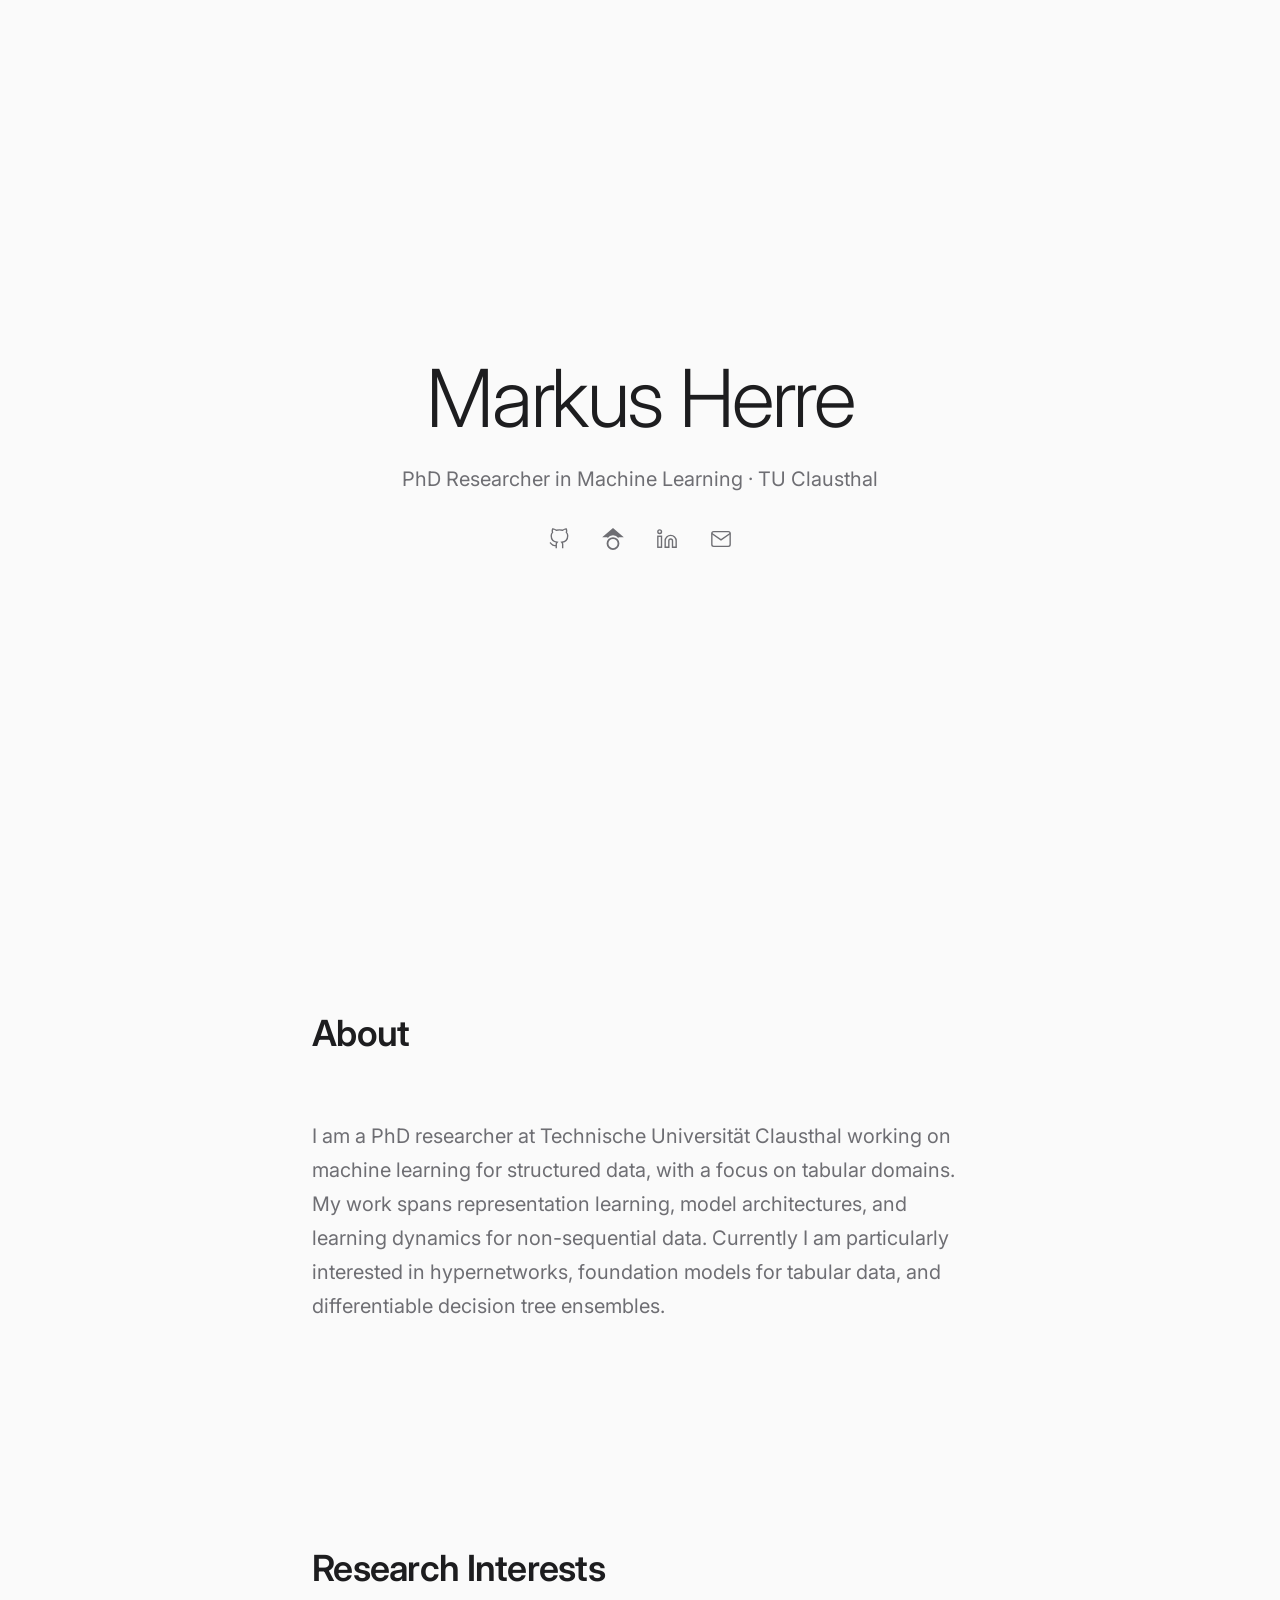
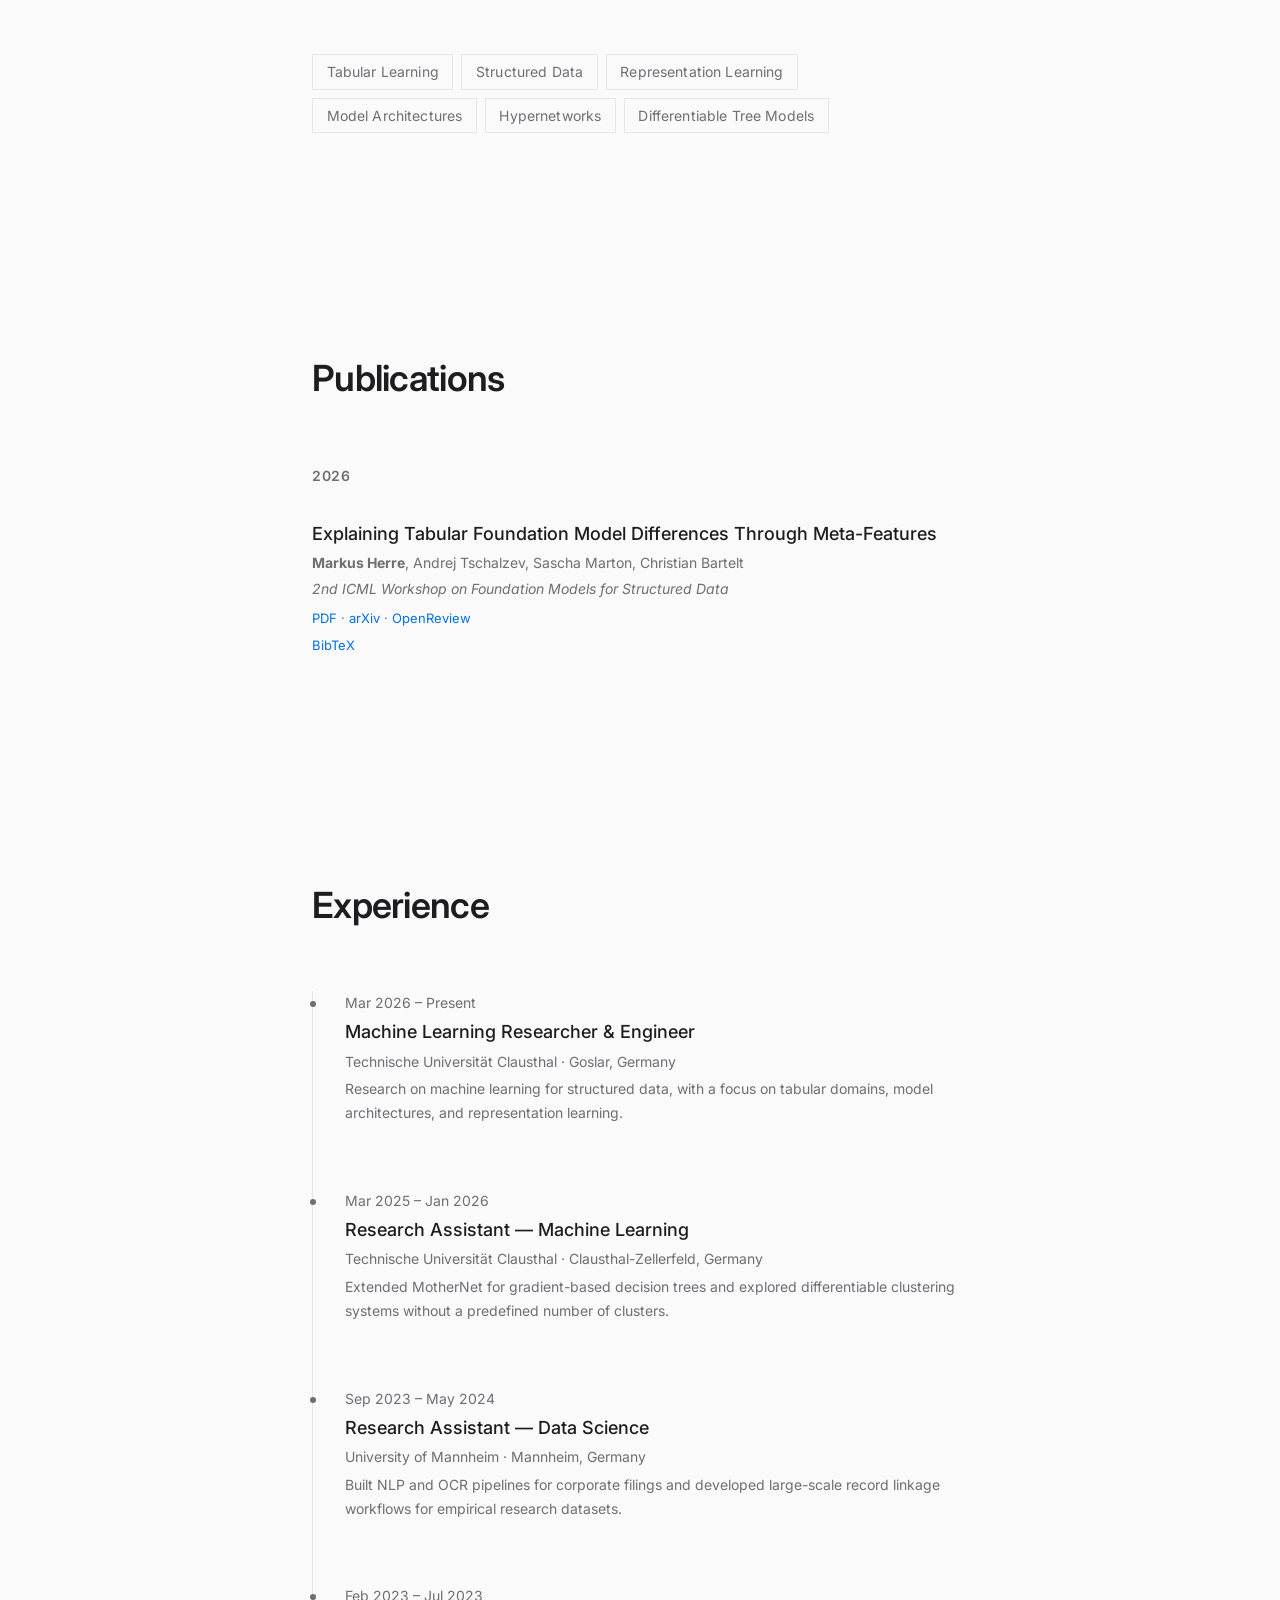
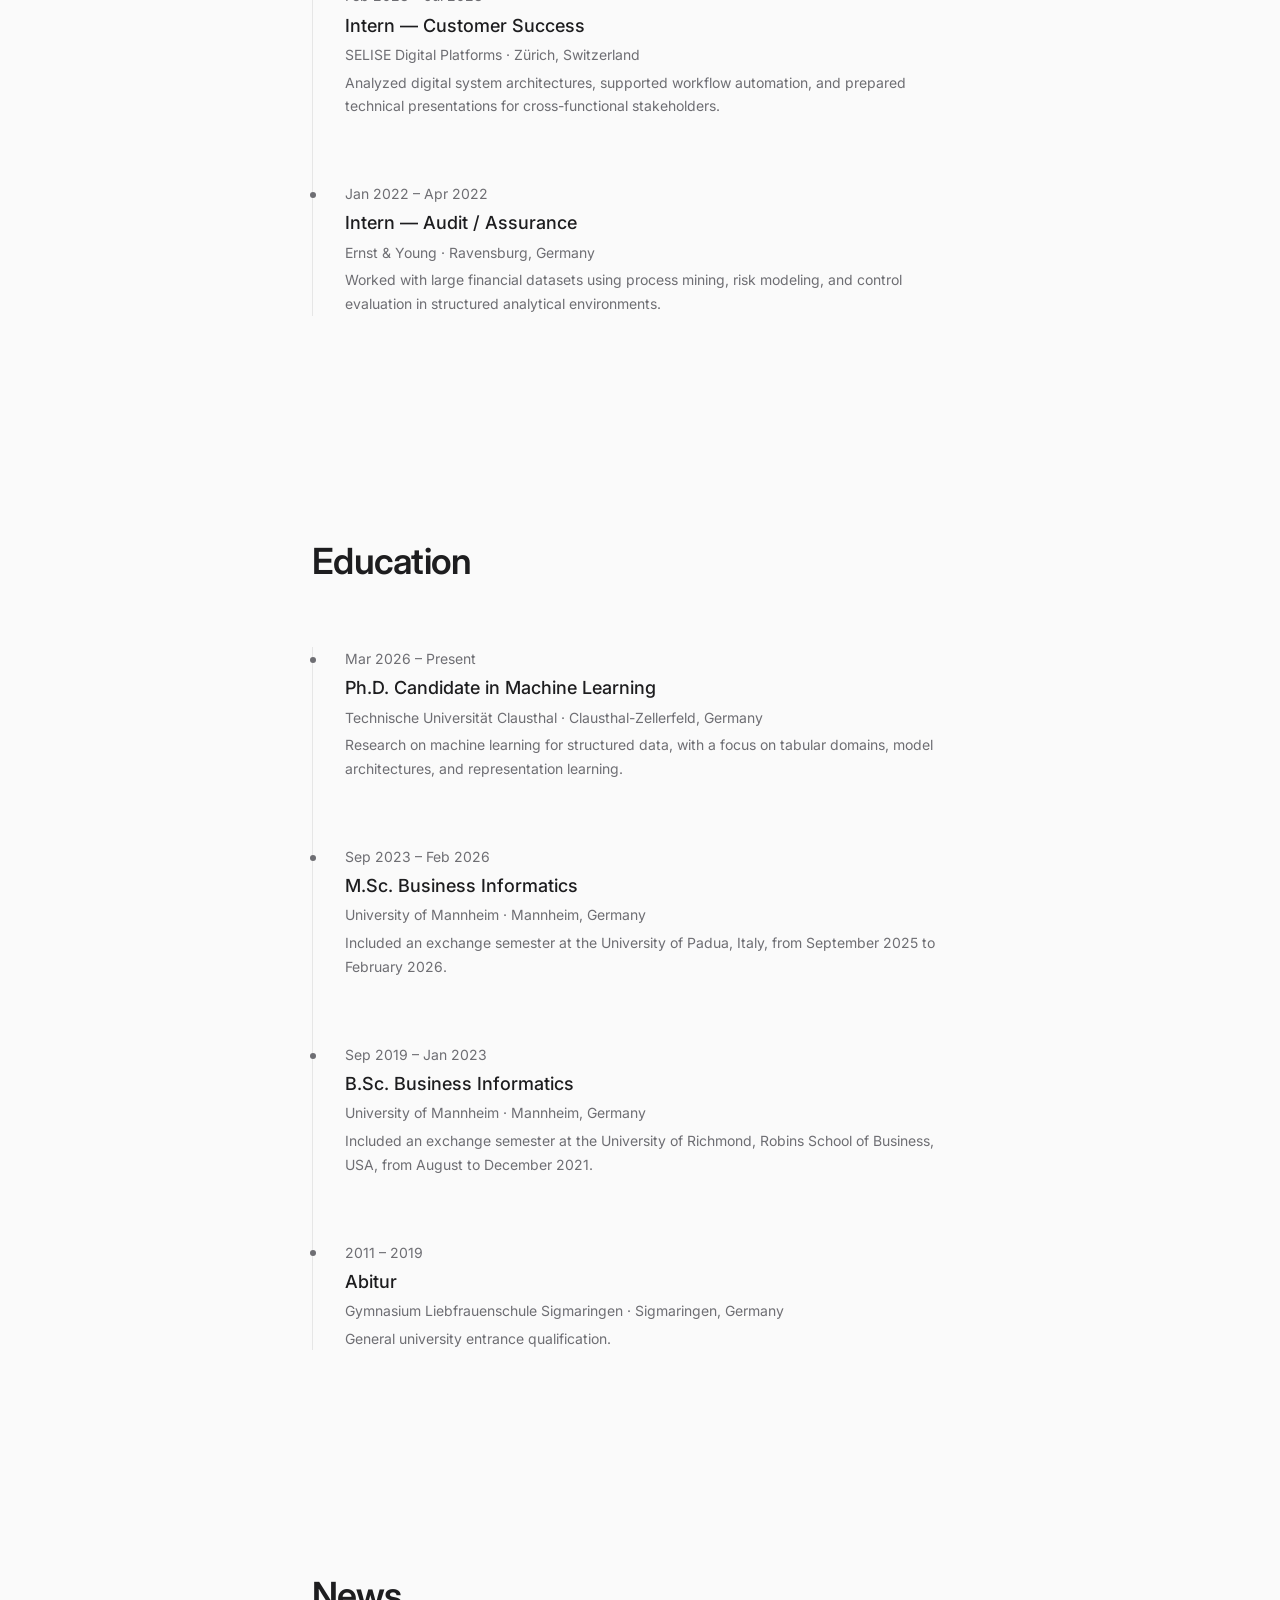
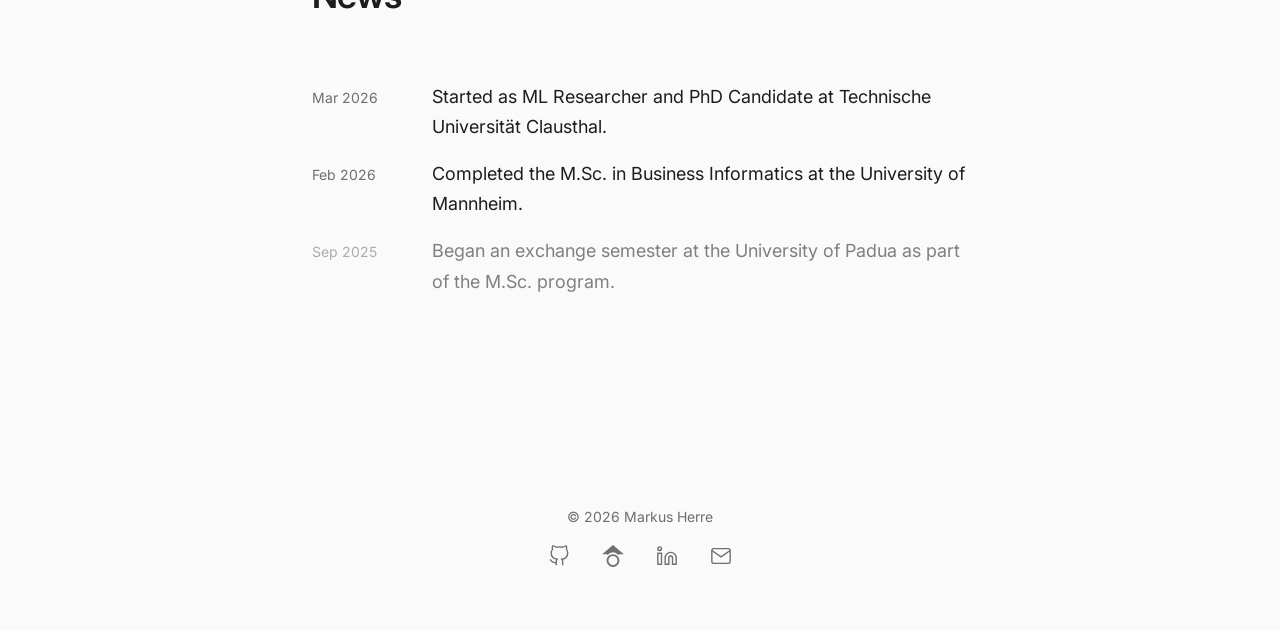
==== commit 530fa1e5: "Update index.html with new publication details, enhanced styling, and corrected links" ====
--- a/index.html
+++ b/index.html
@@ -470,6 +470,22 @@
         font-size: var(--text-sm);
         color: var(--color-text-secondary);
         font-style: italic;
+      }
+
+      .pub-links {
+        margin-top: 0.35rem;
+        font-size: var(--text-xs);
+        color: var(--color-text-secondary);
+      }
+
+      .pub-links a {
+        color: var(--color-accent);
+        text-decoration: none;
+        transition: color 0.2s ease;
+      }
+
+      .pub-links a:hover {
+        color: var(--color-accent-hover);
       }
 
       .pub-bibtex-toggle {
@@ -723,7 +739,7 @@
                 />
               </svg>
             </a>
-            <a href="https://scholar.google.com" aria-label="Google Scholar">
+            <a href="https://scholar.google.com/citations?user=tRHay2QAAAAJ" aria-label="Google Scholar">
               <svg class="icon" viewBox="0 0 24 24" fill="currentColor" stroke="none" aria-hidden="true">
                 <path
                   d="M12 24a7 7 0 1 1 0-14 7 7 0 0 1 0 14zm0-2a5 5 0 1 0 0-10 5 5 0 0 0 0 10zM0.21 10L12 0l11.79 10H18v1.07A8.96 8.96 0 0 0 12 8a8.96 8.96 0 0 0-6 3.07V10H0.21z"
@@ -767,9 +783,9 @@
           <h2 class="section-heading">About</h2>
           <div class="about-content">
             <p>
-              I am a PhD researcher at Technische Universität Clausthal working on machine learning for structured data, 
-              with a focus on tabular domains. My work spans representation learning, model architectures, and learning 
-              dynamics for non-sequential data. Currently I am particularly interested in hypernetworks, foundation 
+              I am a PhD researcher at Technische Universität Clausthal working on machine learning for structured data,
+              with a focus on tabular domains. My work spans representation learning, model architectures, and learning
+              dynamics for non-sequential data. Currently I am particularly interested in hypernetworks, foundation
               models for tabular data, and differentiable decision tree ensembles.
             </p>
           </div>
@@ -797,96 +813,34 @@
           <h2 class="section-heading">Publications</h2>
 
           <div class="pub-year-group">
-            <h3 class="pub-year">2025</h3>
+            <h3 class="pub-year">2026</h3>
 
             <article class="pub-entry">
               <h4 class="pub-title">
-                <a href="#">Loading...</a>
+                <a href="https://openreview.net/forum?id=FJSkVoD4k3"
+                  >Explaining Tabular Foundation Model Differences Through Meta-Features</a
+                >
               </h4>
-              <p class="pub-authors"><strong>Markus Herre</strong>, Loading...</p>
-              <p class="pub-venue">Loading...</p>
+              <p class="pub-authors">
+                <strong>Markus Herre</strong>, Andrej Tschalzev, Sascha Marton, Christian Bartelt
+              </p>
+              <p class="pub-venue">2nd ICML Workshop on Foundation Models for Structured Data</p>
+              <p class="pub-links">
+                <a href="papers/mfa_workshop_paper-3.pdf">PDF</a> &middot;
+                <a href="https://arxiv.org/abs/2605.28418">arXiv</a> &middot;
+                <a href="https://openreview.net/forum?id=FJSkVoD4k3">OpenReview</a>
+              </p>
               <button class="pub-bibtex-toggle" aria-expanded="false" aria-controls="bib-1">BibTeX</button>
               <pre class="pub-bibtex" id="bib-1" hidden>
-@inproceedings{mueller2025scalable,
-  title={None},
-  author={Markus Herre},
-  booktitle={None},
-  year={2025}
-}</pre
-              >
-            <!-- </article>
-
-            <article class="pub-entry">
-              <h4 class="pub-title">
-                <a href="#">Data-Centric Approaches to Robust Model Training in Low-Resource Settings</a>
-              </h4>
-              <p class="pub-authors"><strong>Markus Herre</strong>, B. Fischer, E. Novak</p>
-              <p class="pub-venue">ICML 2025</p>
-              <button class="pub-bibtex-toggle" aria-expanded="false" aria-controls="bib-2">BibTeX</button>
-              <pre class="pub-bibtex" id="bib-2" hidden>
-@inproceedings{yourname2025datacentric,
-  title={Data-Centric Approaches to Robust Model Training in Low-Resource Settings},
-  author={Markus Herre and Fischer, Benedikt and Novak, Elena},
-  booktitle={Proceedings of the International Conference on Machine Learning},
-  year={2025}
+@inproceedings{herre2026explaining,
+  title={Explaining Tabular Foundation Model Differences Through Meta-Features},
+  author={Markus Herre and Andrej Tschalzev and Sascha Marton and Christian Bartelt},
+  booktitle={2nd ICML Workshop on Foundation Models for Structured Data},
+  year={2026},
+  url={https://openreview.net/forum?id=FJSkVoD4k3}
 }</pre
               >
             </article>
-
-            <article class="pub-entry">
-              <h4 class="pub-title">
-                <a href="#">Efficient Pruning Strategies for Large Language Models via Gradient-Informed Sparsity</a>
-              </h4>
-              <p class="pub-authors">C. Zhang, <strong>Markus Herre</strong>, F. Patel</p>
-              <p class="pub-venue">ICLR 2025</p>
-              <button class="pub-bibtex-toggle" aria-expanded="false" aria-controls="bib-3">BibTeX</button>
-              <pre class="pub-bibtex" id="bib-3" hidden>
-@inproceedings{zhang2025efficient,
-  title={Efficient Pruning Strategies for Large Language Models via Gradient-Informed Sparsity},
-  author={Zhang, Chen and Markus Herre and Patel, Fatima},
-  booktitle={Proceedings of the International Conference on Learning Representations},
-  year={2025}
-}</pre
-              >
-            </article>
-          </div>
-
-          <div class="pub-year-group">
-            <h3 class="pub-year">2024</h3>
-
-            <article class="pub-entry">
-              <h4 class="pub-title">
-                <a href="#">Benchmarking Robustness in Real-World Machine Learning Pipelines</a>
-              </h4>
-              <p class="pub-authors"><strong>Markus Herre</strong>, A. M&uuml;ller, G. Kim</p>
-              <p class="pub-venue">NeurIPS 2024</p>
-              <button class="pub-bibtex-toggle" aria-expanded="false" aria-controls="bib-4">BibTeX</button>
-              <pre class="pub-bibtex" id="bib-4" hidden>
-@inproceedings{yourname2024benchmarking,
-  title={Benchmarking Robustness in Real-World Machine Learning Pipelines},
-  author={Markus Herre and M{\"u}ller, Anna and Kim, Grace},
-  booktitle={Advances in Neural Information Processing Systems},
-  year={2024}
-}</pre
-              >
-            </article>
-
-            <article class="pub-entry">
-              <h4 class="pub-title">
-                <a href="#">On the Reproducibility of Deep Learning Experiments: A Large-Scale Empirical Study</a>
-              </h4>
-              <p class="pub-authors">B. Fischer, <strong>Markus Herre</strong>, H. Tanaka, I. Reyes</p>
-              <p class="pub-venue">ICML 2024</p>
-              <button class="pub-bibtex-toggle" aria-expanded="false" aria-controls="bib-5">BibTeX</button>
-              <pre class="pub-bibtex" id="bib-5" hidden>
-@inproceedings{fischer2024reproducibility,
-  title={On the Reproducibility of Deep Learning Experiments: A Large-Scale Empirical Study},
-  author={Fischer, Benedikt and Markus Herre and Tanaka, Hiroshi and Reyes, Isabella},
-  booktitle={Proceedings of the International Conference on Machine Learning},
-  year={2024}
-}</pre
-              >
-            </article> -->
           </div>
         </div>
       </section>
@@ -901,7 +855,7 @@
               <h3 class="timeline-role">Machine Learning Researcher &amp; Engineer</h3>
               <p class="timeline-org">Technische Universit&auml;t Clausthal &middot; Goslar, Germany</p>
               <p class="timeline-desc">
-                Research on machine learning for structured data, with a focus on tabular domains, model architectures, 
+                Research on machine learning for structured data, with a focus on tabular domains, model architectures,
                 and representation learning.
               </p>
             </li>
@@ -955,7 +909,7 @@
               <h3 class="timeline-role">Ph.D. Candidate in Machine Learning</h3>
               <p class="timeline-org">Technische Universit&auml;t Clausthal &middot; Clausthal-Zellerfeld, Germany</p>
               <p class="timeline-desc">
-                Research on machine learning for structured data, with a focus on tabular domains, model architectures, 
+                Research on machine learning for structured data, with a focus on tabular domains, model architectures,
                 and representation learning.
               </p>
             </li>
@@ -1006,6 +960,7 @@
               <p class="news-text">
                 Began an exchange semester at the University of Padua as part of the M.Sc. program.
               </p>
+            </li>
           </ul>
         </div>
       </section>
@@ -1030,7 +985,7 @@
               />
             </svg>
           </a>
-          <a href="https://scholar.google.com" aria-label="Google Scholar">
+          <a href="https://scholar.google.com/citations?user=tRHay2QAAAAJ" aria-label="Google Scholar">
             <svg class="icon" viewBox="0 0 24 24" fill="currentColor" stroke="none" aria-hidden="true">
               <path
                 d="M12 24a7 7 0 1 1 0-14 7 7 0 0 1 0 14zm0-2a5 5 0 1 0 0-10 5 5 0 0 0 0 10zM0.21 10L12 0l11.79 10H18v1.07A8.96 8.96 0 0 0 12 8a8.96 8.96 0 0 0-6 3.07V10H0.21z"
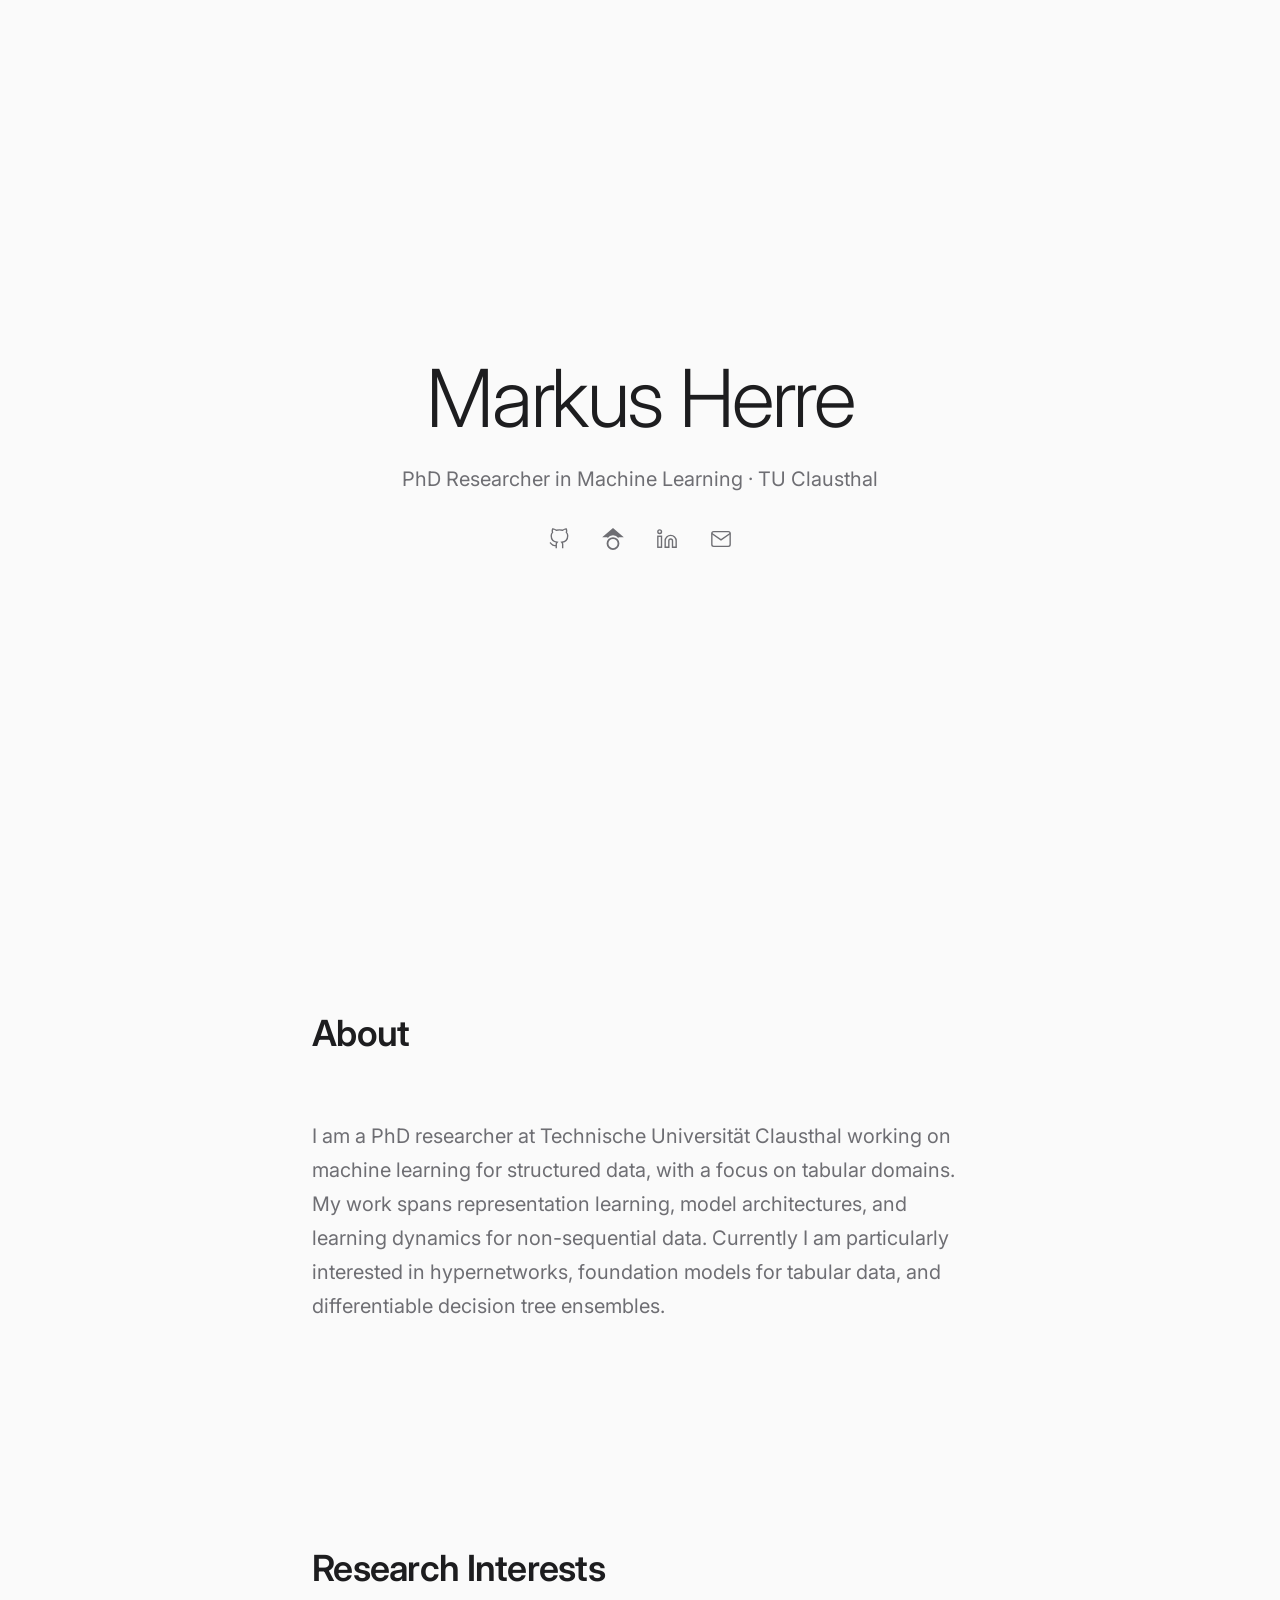
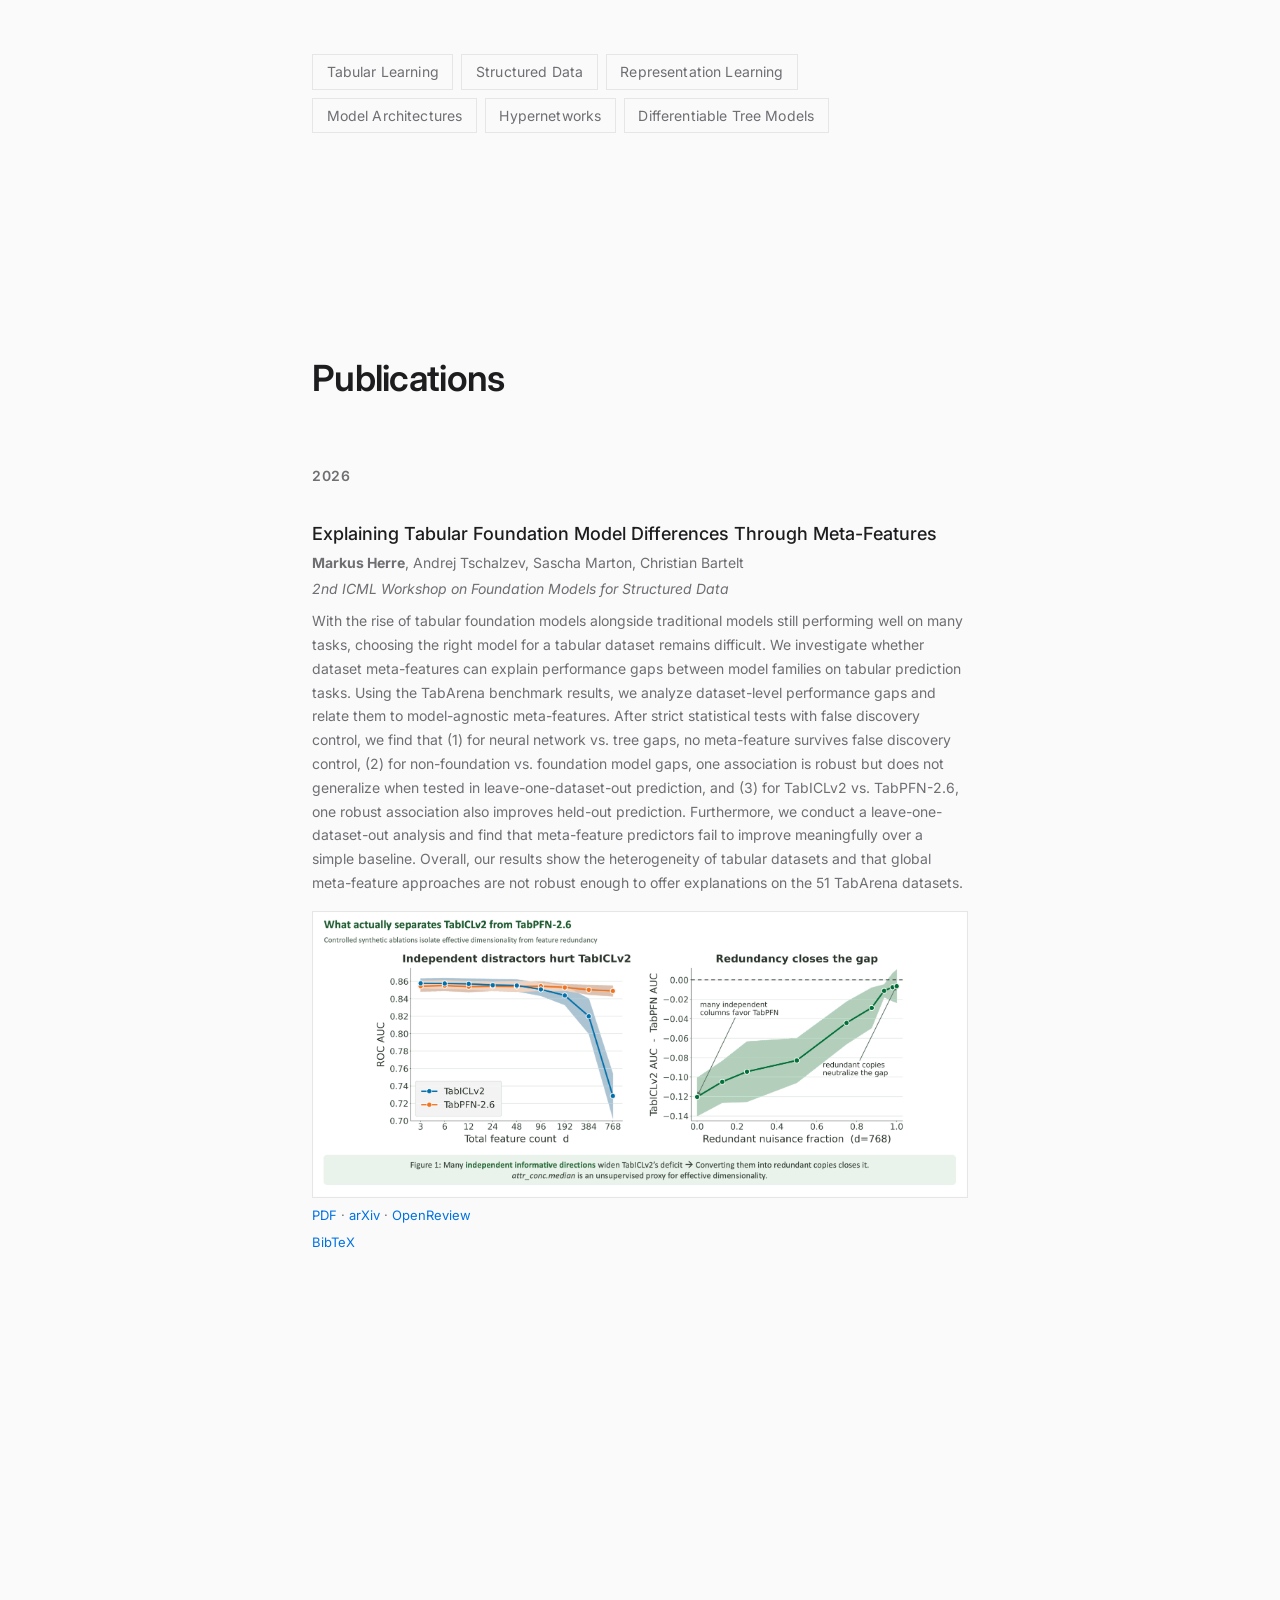
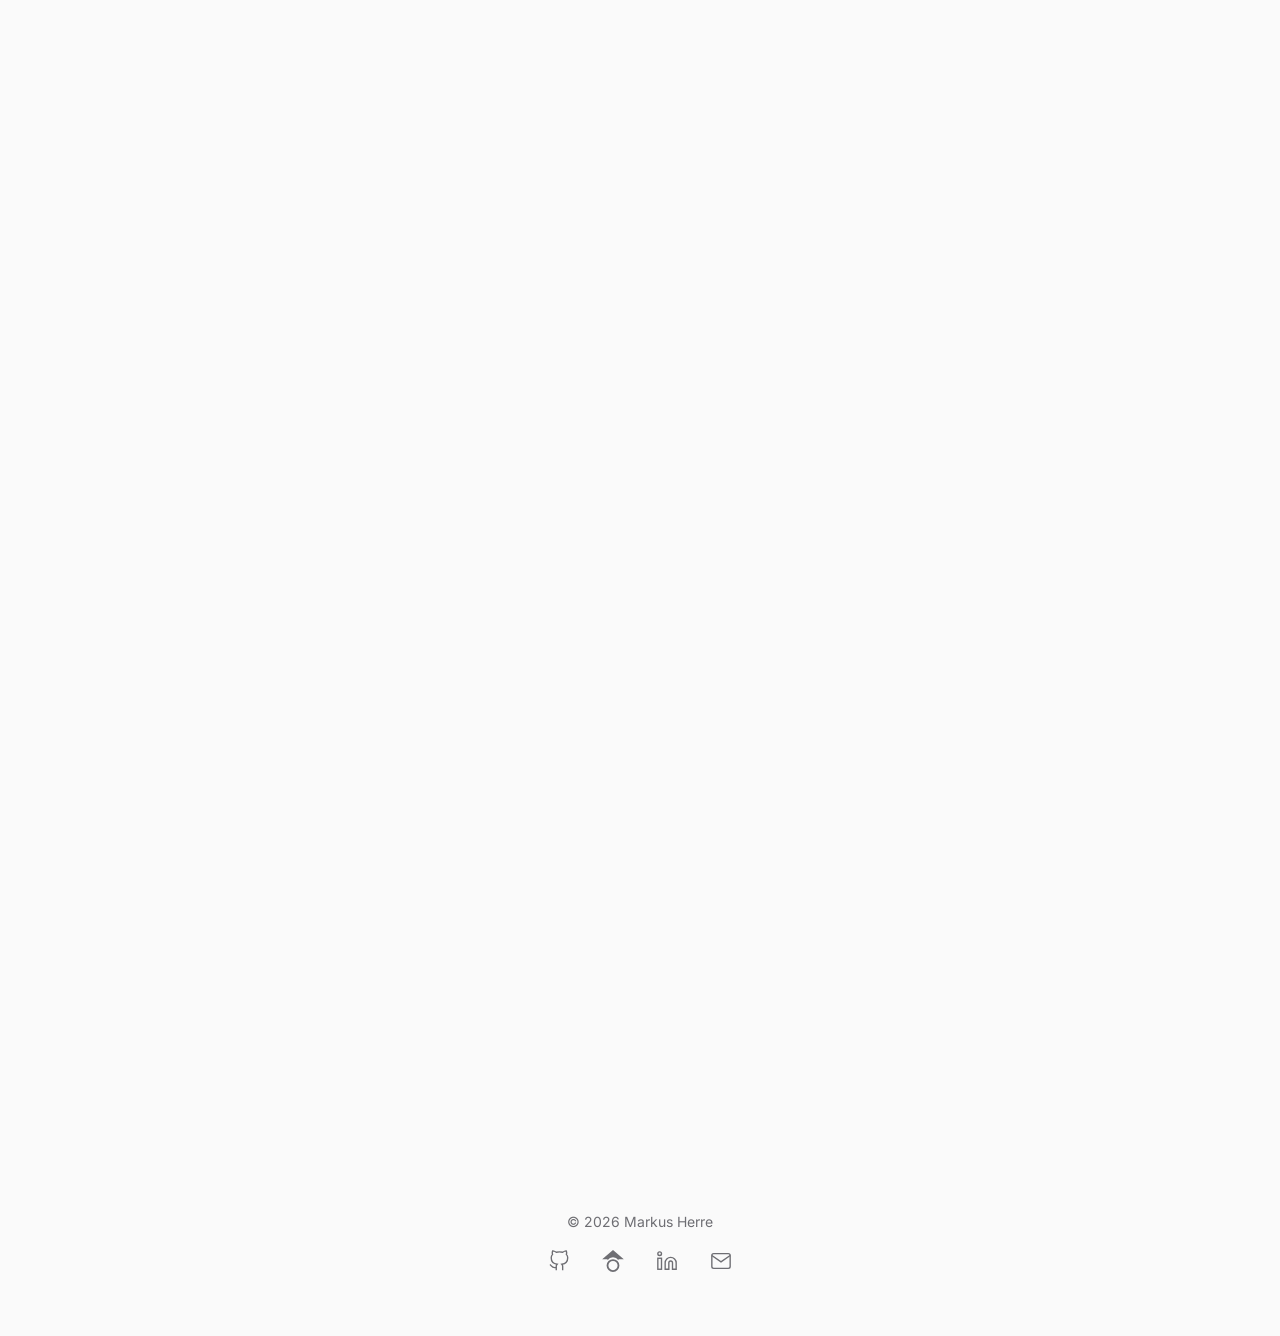
==== commit a1014e19: "Add ICML workshop paper to publications and news Replace placeholder publications with the real 2026" ====
--- a/index.html
+++ b/index.html
@@ -470,6 +470,24 @@
         font-size: var(--text-sm);
         color: var(--color-text-secondary);
         font-style: italic;
+      }
+
+      .pub-abstract {
+        margin-top: var(--space-xs);
+        font-size: var(--text-sm);
+        line-height: 1.7;
+        color: var(--color-text-secondary);
+      }
+
+      .pub-figure {
+        margin-top: var(--space-sm);
+      }
+
+      .pub-figure img {
+        display: block;
+        width: 100%;
+        height: auto;
+        border: 1px solid var(--color-line);
       }
 
       .pub-links {
@@ -825,6 +843,26 @@
                 <strong>Markus Herre</strong>, Andrej Tschalzev, Sascha Marton, Christian Bartelt
               </p>
               <p class="pub-venue">2nd ICML Workshop on Foundation Models for Structured Data</p>
+              <p class="pub-abstract">
+                With the rise of tabular foundation models alongside traditional models still performing well on many
+                tasks, choosing the right model for a tabular dataset remains difficult. We investigate whether dataset
+                meta-features can explain performance gaps between model families on tabular prediction tasks. Using the
+                TabArena benchmark results, we analyze dataset-level performance gaps and relate them to model-agnostic
+                meta-features. After strict statistical tests with false discovery control, we find that (1) for neural
+                network vs. tree gaps, no meta-feature survives false discovery control, (2) for non-foundation vs.
+                foundation model gaps, one association is robust but does not generalize when tested in
+                leave-one-dataset-out prediction, and (3) for TabICLv2 vs. TabPFN-2.6, one robust association also
+                improves held-out prediction. Furthermore, we conduct a leave-one-dataset-out analysis and find that
+                meta-feature predictors fail to improve meaningfully over a simple baseline. Overall, our results show
+                the heterogeneity of tabular datasets and that global meta-feature approaches are not robust enough to
+                offer explanations on the 51 TabArena datasets.
+              </p>
+              <figure class="pub-figure">
+                <img
+                  src="papers/mfa-workshop-figure1.png"
+                  alt="Figure 1: Two panels comparing TabICLv2 and TabPFN-2.6. Left, ROC AUC vs. total feature count d: both models track together until d grows large, where TabICLv2 drops sharply while TabPFN-2.6 stays flat. Right, the TabICLv2-minus-TabPFN AUC gap as a function of redundant nuisance fraction: many independent columns favor TabPFN, but converting them into redundant copies closes the gap toward zero."
+                />
+              </figure>
               <p class="pub-links">
                 <a href="papers/mfa_workshop_paper-3.pdf">PDF</a> &middot;
                 <a href="https://arxiv.org/abs/2605.28418">arXiv</a> &middot;
@@ -945,6 +983,16 @@
         <div class="container">
           <h2 class="section-heading">News</h2>
           <ul class="news-list" role="list">
+            <li class="news-item">
+              <time datetime="2026-07-01" class="news-date">Jul 2026</time>
+              <p class="news-text">
+                Our paper
+                <a href="#publications"
+                  >&ldquo;Explaining Tabular Foundation Model Differences Through Meta-Features&rdquo;</a
+                >
+                was accepted at the 2nd ICML Workshop on Foundation Models for Structured Data in Seoul.
+              </p>
+            </li>
             <li class="news-item">
               <time datetime="2026-03-01" class="news-date">Mar 2026</time>
               <p class="news-text">
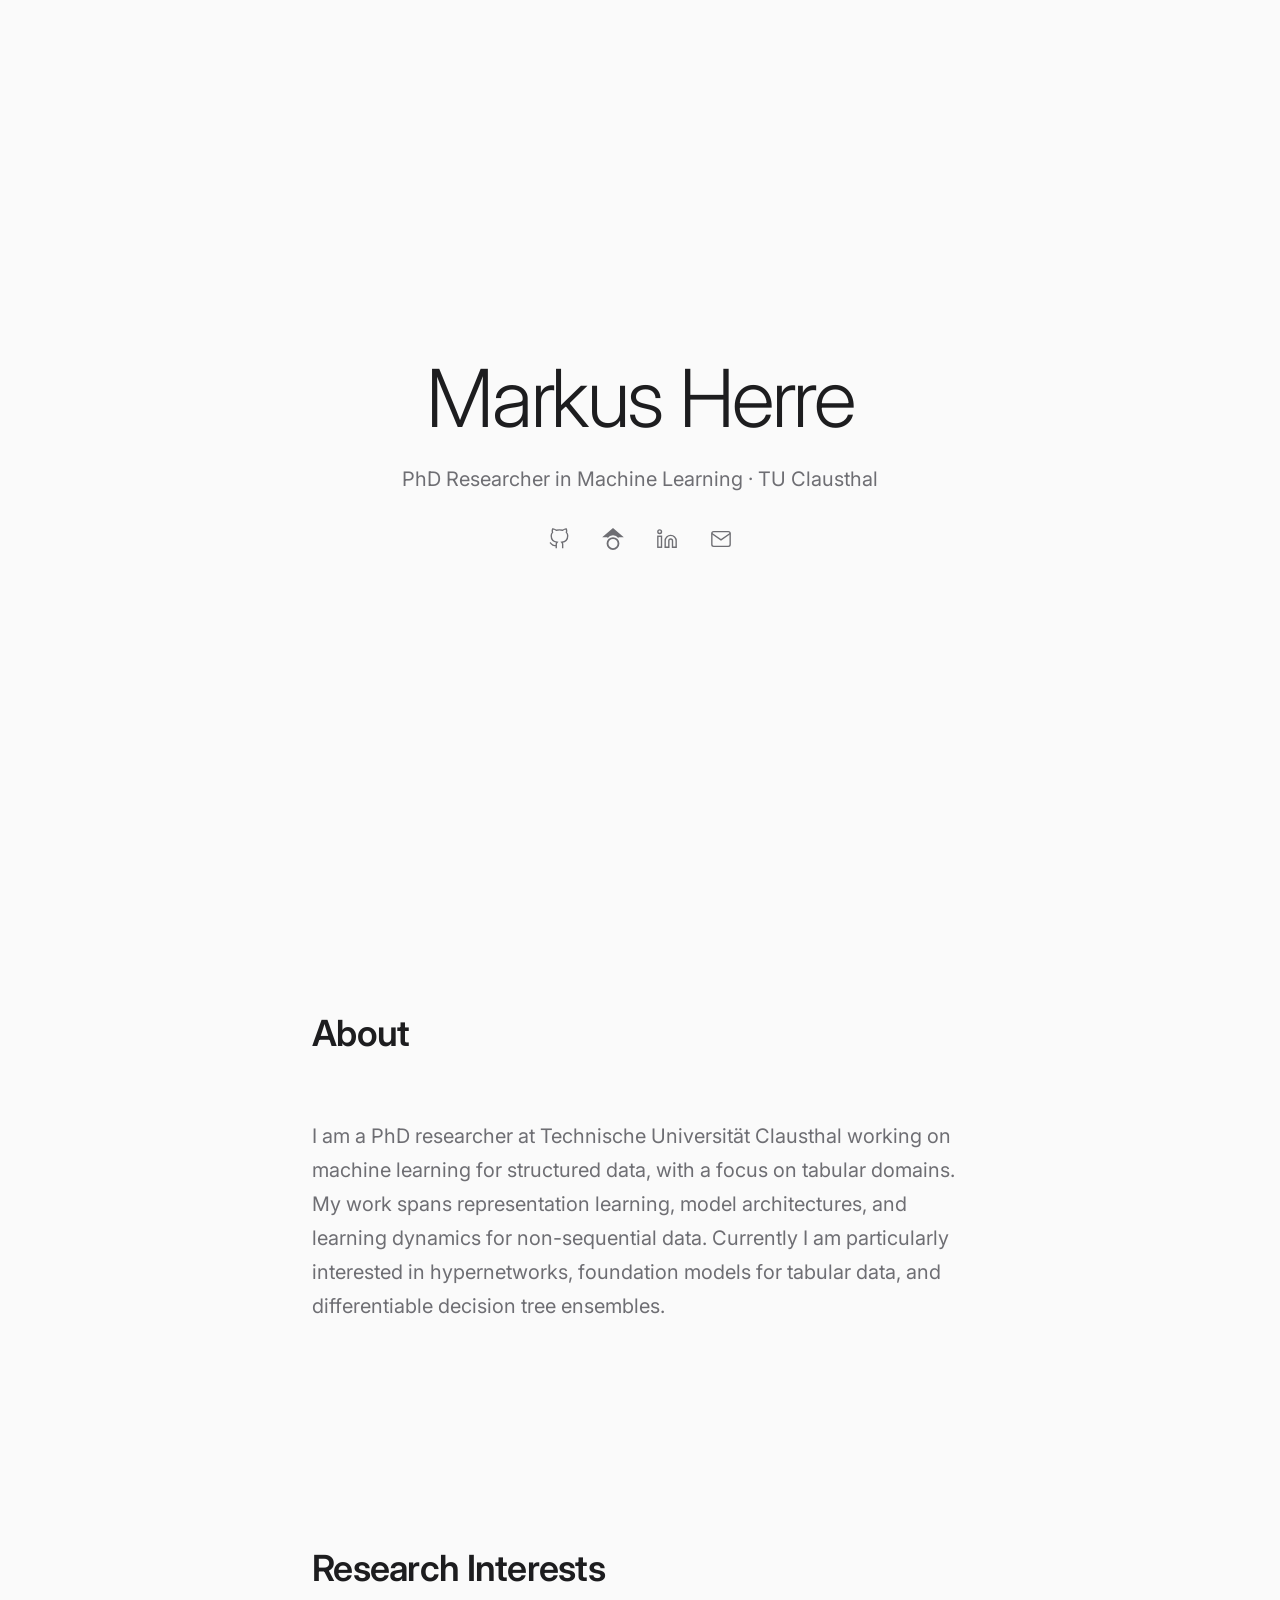
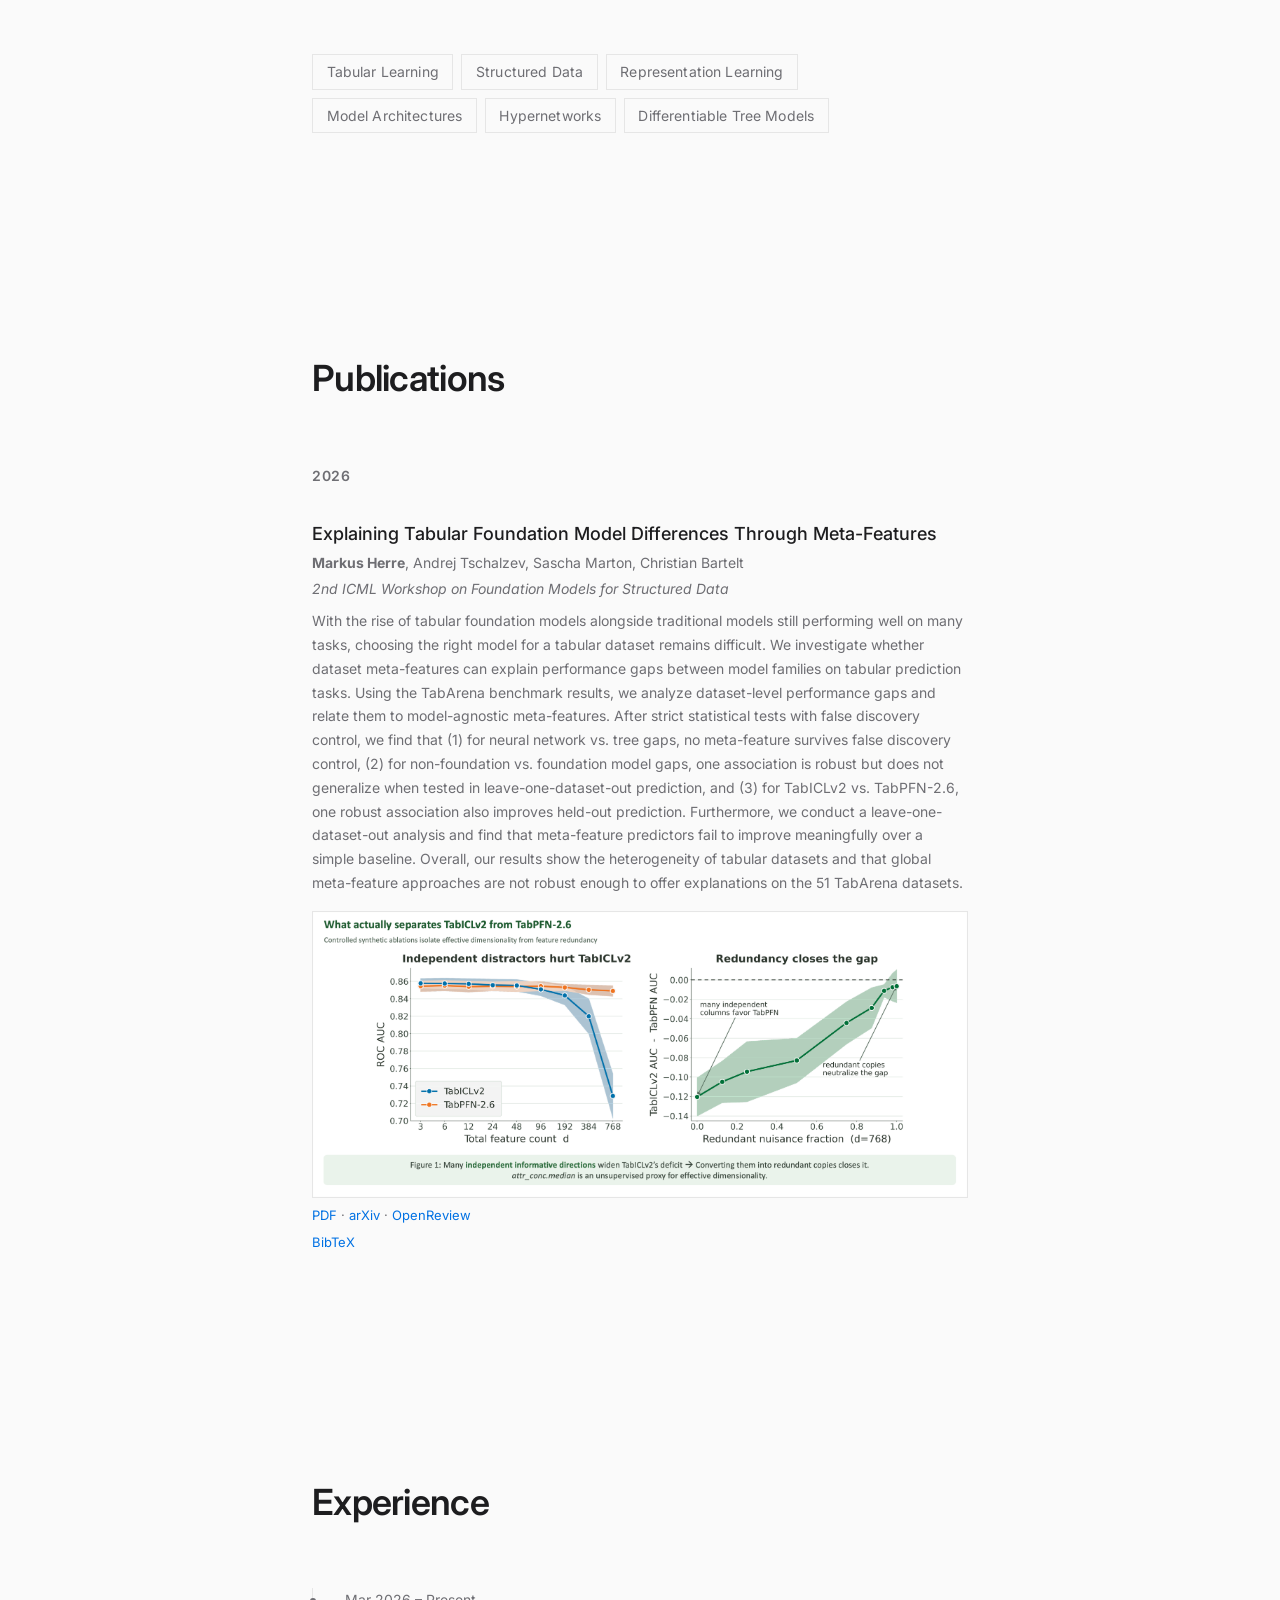
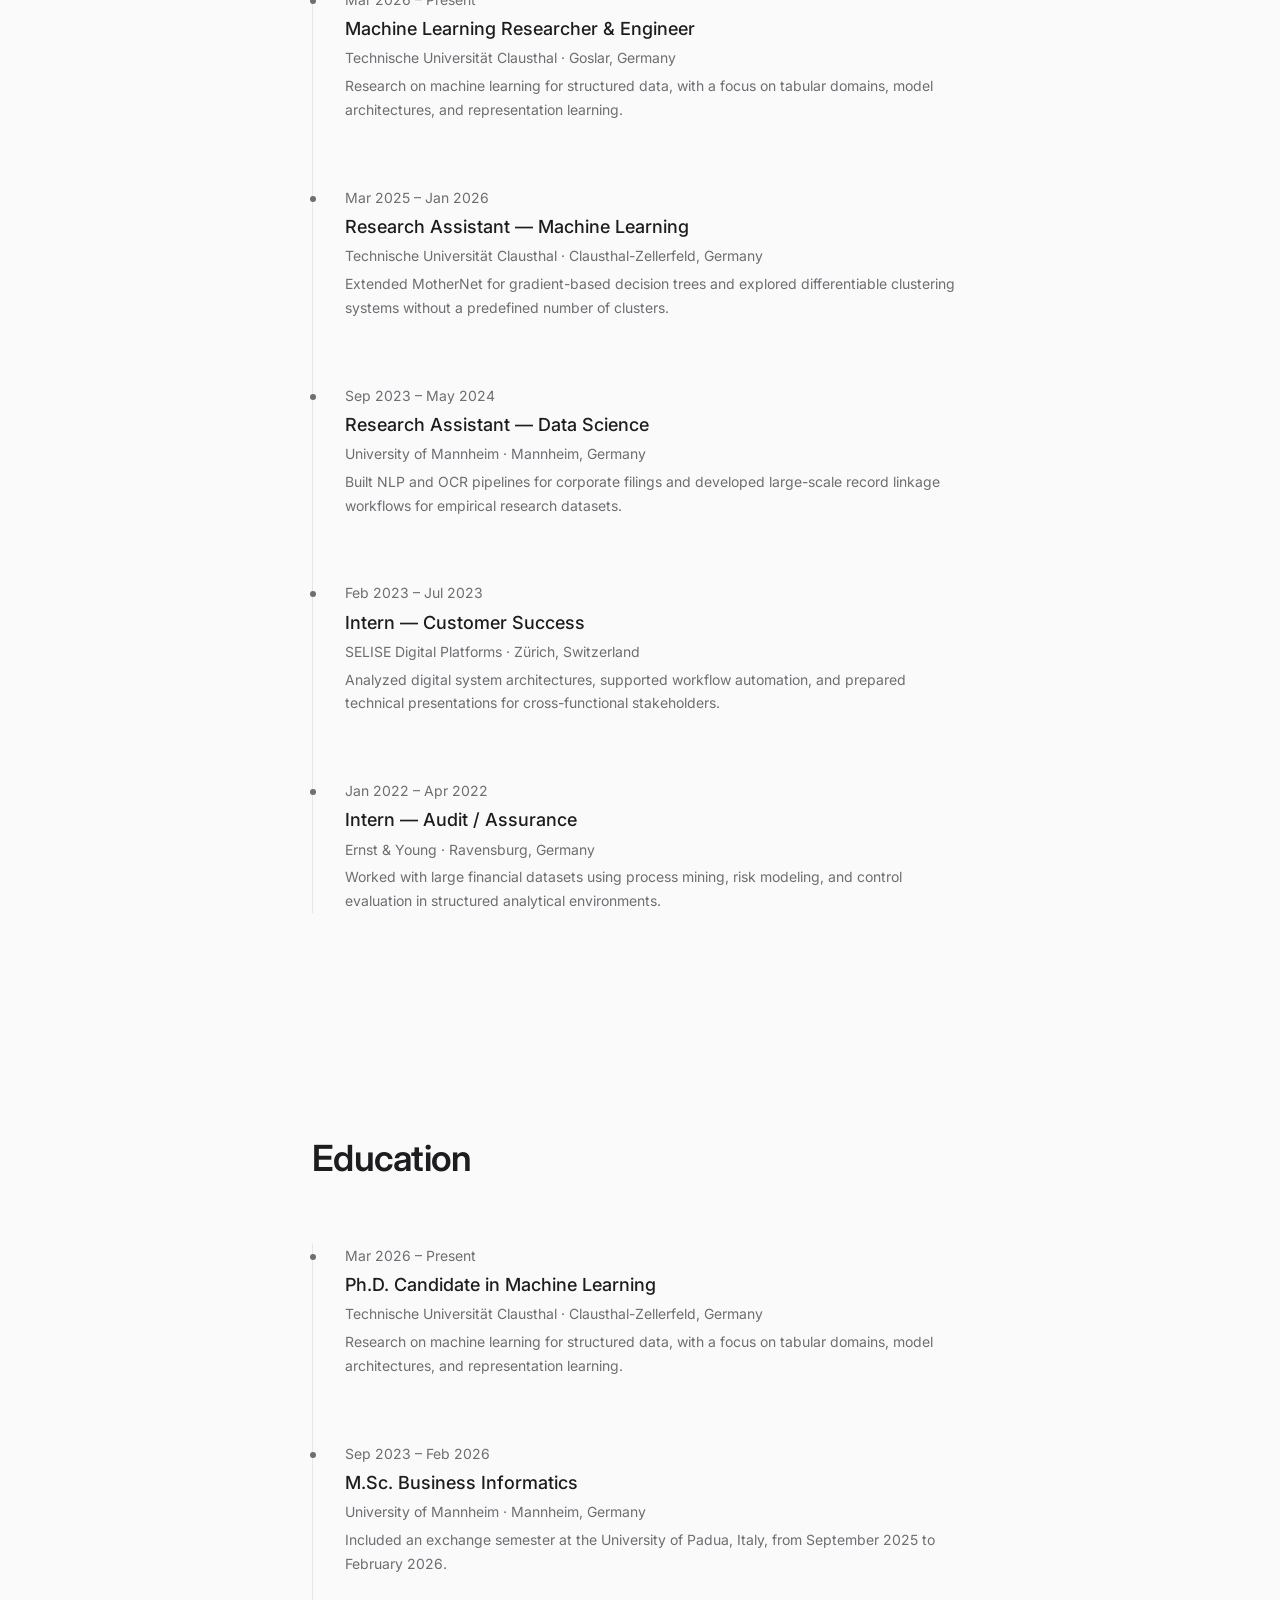
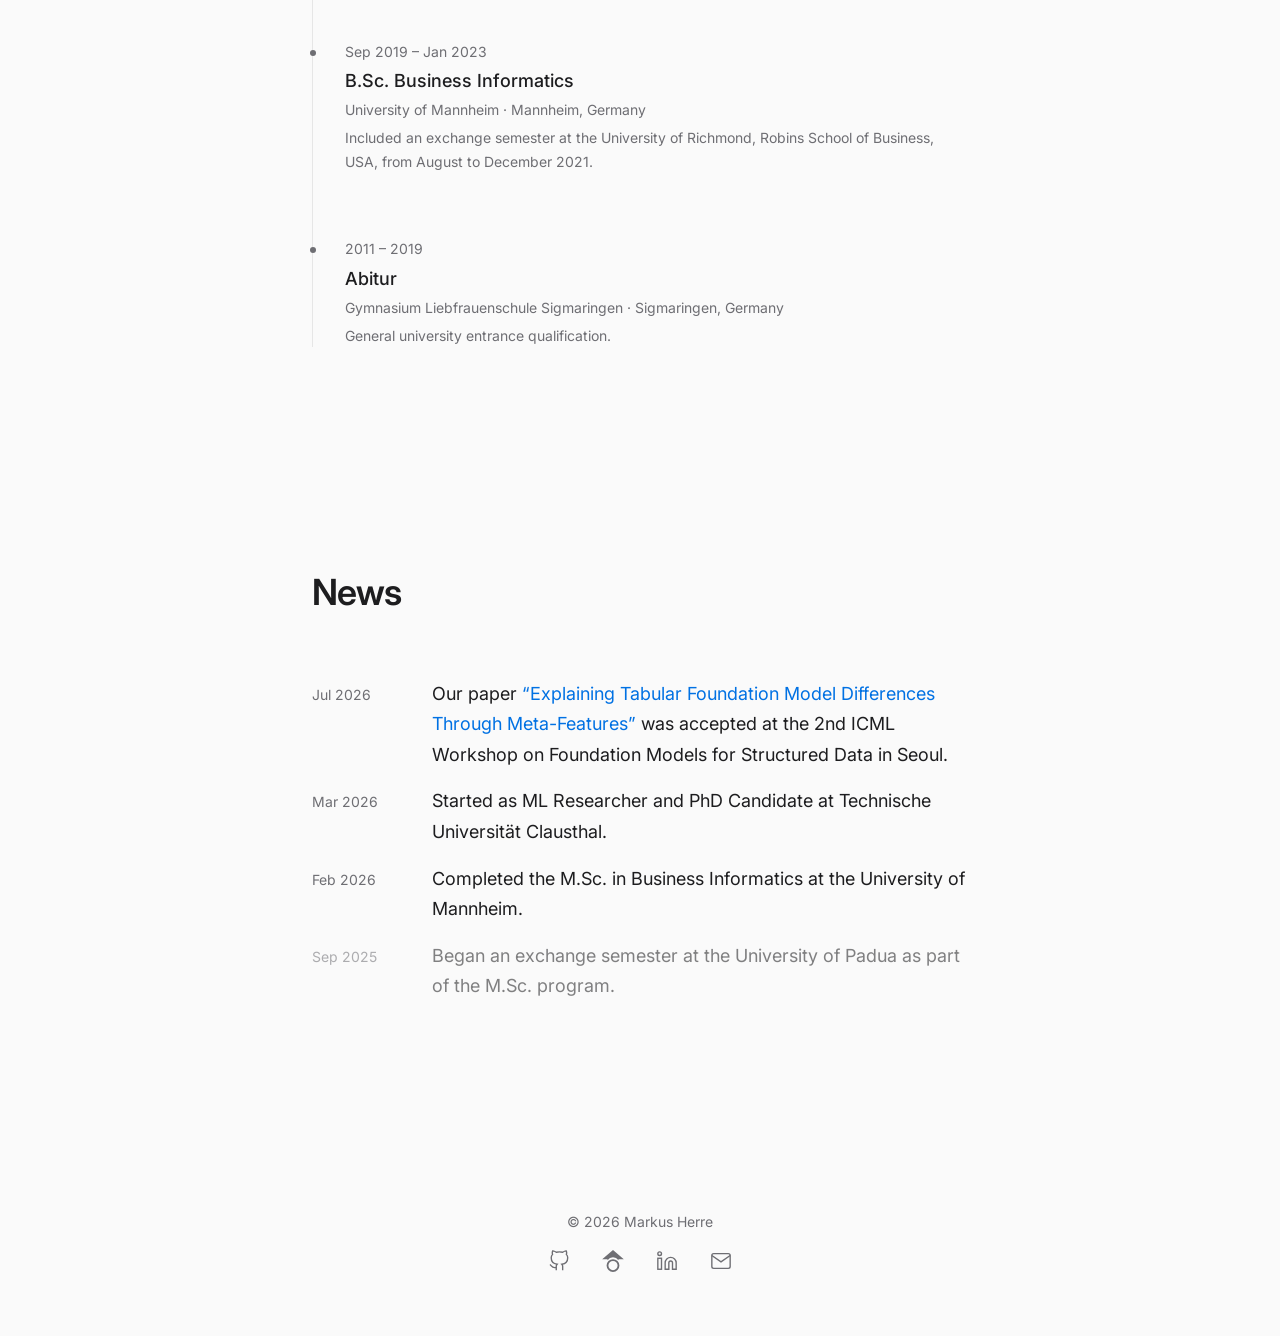
==== commit 07054fbb: "Enhance index.html with improved metadata, Open Graph, and structured data for better SEO and social" ====
--- a/index.html
+++ b/index.html
@@ -6,8 +6,94 @@
     <title>Markus Herre | ML Researcher</title>
     <meta
       name="description"
-      content="Markus Herre — PhD Researcher in Machine Learning at TU Clausthal. Research on robust, efficient, and reproducible deep learning systems."
+      content="Markus Herre — PhD researcher in machine learning at TU Clausthal, working on tabular foundation models, representation learning, and structured data."
     />
+    <meta name="author" content="Markus Herre" />
+    <link rel="canonical" href="https://m-herre.github.io/" />
+
+    <!-- Open Graph -->
+    <meta property="og:type" content="website" />
+    <meta property="og:site_name" content="Markus Herre" />
+    <meta property="og:title" content="Markus Herre | ML Researcher" />
+    <meta
+      property="og:description"
+      content="PhD researcher in machine learning at TU Clausthal, working on tabular foundation models, representation learning, and structured data."
+    />
+    <meta property="og:url" content="https://m-herre.github.io/" />
+    <meta property="og:image" content="https://m-herre.github.io/papers/mfa-workshop-figure1.png" />
+    <meta property="og:image:width" content="3729" />
+    <meta property="og:image:height" content="1627" />
+    <meta
+      property="og:image:alt"
+      content="Two-panel figure comparing TabICLv2 and TabPFN-2.6 across feature count and redundancy."
+    />
+    <meta property="og:locale" content="en_US" />
+
+    <!-- Twitter Card -->
+    <meta name="twitter:card" content="summary_large_image" />
+    <meta name="twitter:title" content="Markus Herre | ML Researcher" />
+    <meta
+      name="twitter:description"
+      content="PhD researcher in machine learning at TU Clausthal, working on tabular foundation models, representation learning, and structured data."
+    />
+    <meta name="twitter:image" content="https://m-herre.github.io/papers/mfa-workshop-figure1.png" />
+    <meta
+      name="twitter:image:alt"
+      content="Two-panel figure comparing TabICLv2 and TabPFN-2.6 across feature count and redundancy."
+    />
+
+    <!-- Structured data (schema.org) -->
+    <script type="application/ld+json">
+      {
+        "@context": "https://schema.org",
+        "@graph": [
+          {
+            "@type": "Person",
+            "@id": "https://m-herre.github.io/#person",
+            "name": "Markus Herre",
+            "url": "https://m-herre.github.io/",
+            "jobTitle": "PhD Researcher in Machine Learning",
+            "email": "markus.herre@tu-clausthal.de",
+            "affiliation": {
+              "@type": "CollegeOrUniversity",
+              "name": "Technische Universität Clausthal"
+            },
+            "knowsAbout": [
+              "Tabular Learning",
+              "Structured Data",
+              "Representation Learning",
+              "Model Architectures",
+              "Hypernetworks",
+              "Differentiable Tree Models",
+              "Tabular Foundation Models"
+            ],
+            "sameAs": [
+              "https://github.com/m-herre",
+              "https://scholar.google.com/citations?user=tRHay2QAAAAJ",
+              "https://linkedin.com/in/markus-herre"
+            ]
+          },
+          {
+            "@type": "ScholarlyArticle",
+            "name": "Explaining Tabular Foundation Model Differences Through Meta-Features",
+            "headline": "Explaining Tabular Foundation Model Differences Through Meta-Features",
+            "author": [
+              { "@id": "https://m-herre.github.io/#person" },
+              { "@type": "Person", "name": "Andrej Tschalzev" },
+              { "@type": "Person", "name": "Sascha Marton" },
+              { "@type": "Person", "name": "Christian Bartelt" }
+            ],
+            "datePublished": "2026",
+            "url": "https://openreview.net/forum?id=FJSkVoD4k3",
+            "sameAs": "https://arxiv.org/abs/2605.28418",
+            "isPartOf": {
+              "@type": "CreativeWork",
+              "name": "2nd ICML Workshop on Foundation Models for Structured Data"
+            }
+          }
+        ]
+      }
+    </script>
 
     <!-- Prevent flash of wrong theme -->
     <script>
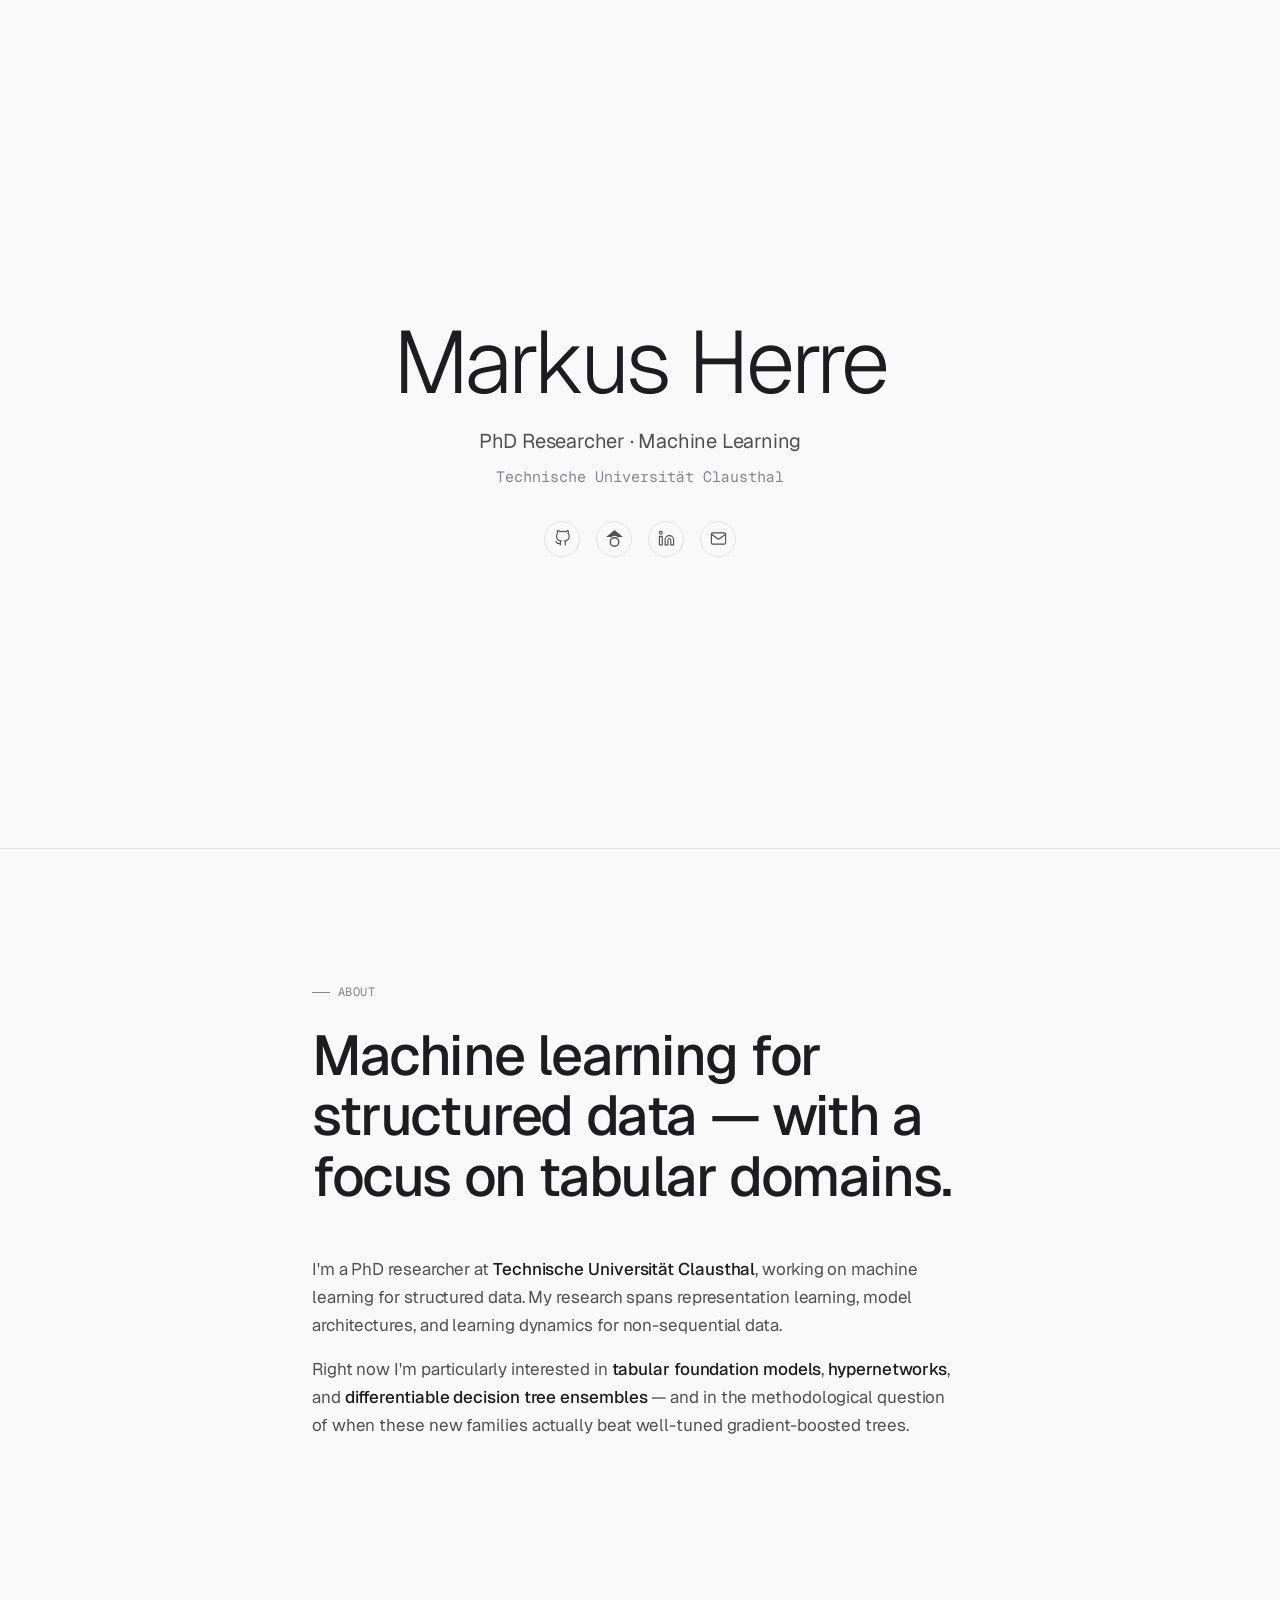
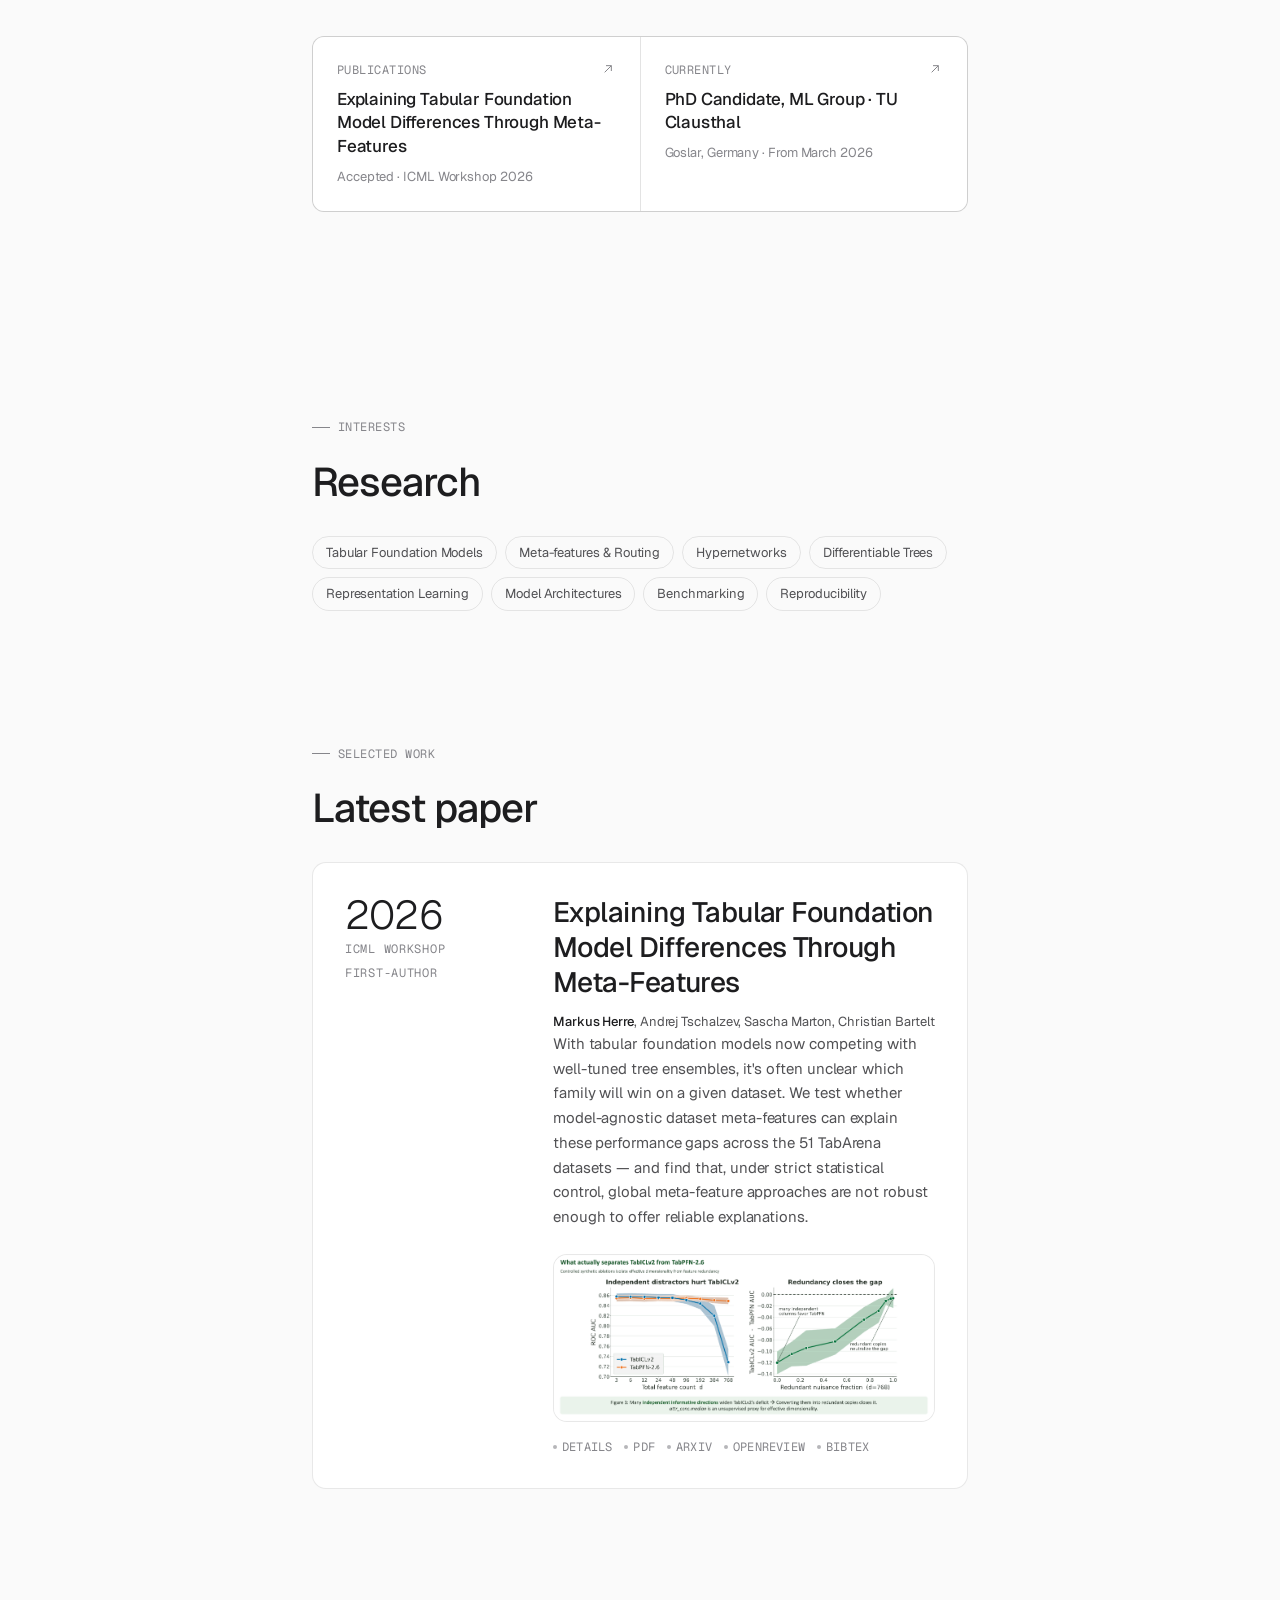
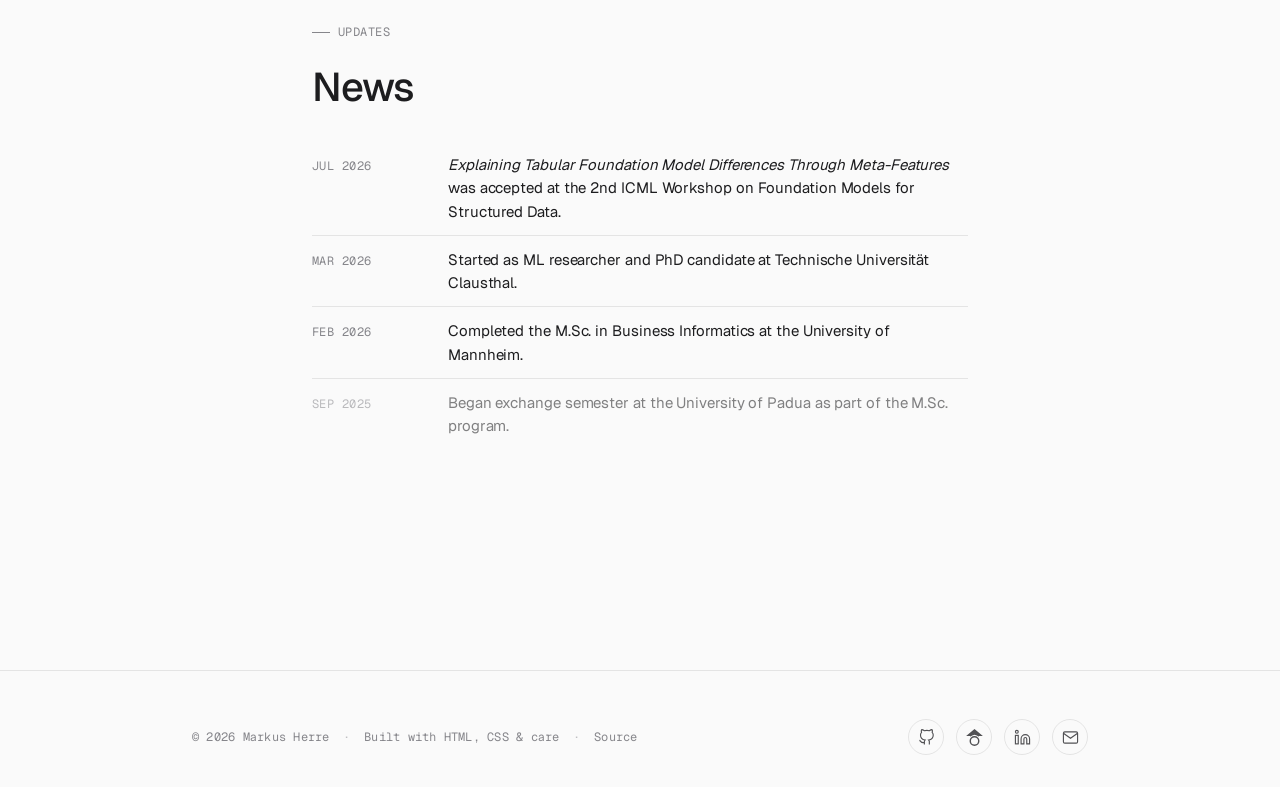
==== commit 27325fa5: "Add publications page with selected papers and preprints" ====
--- a/index.html
+++ b/index.html
@@ -95,674 +95,25 @@
       }
     </script>
 
-    <!-- Prevent flash of wrong theme -->
+    <!-- Prevent flash of wrong theme / display -->
     <script>
       (function () {
         var t = localStorage.getItem("theme");
-        if (t) {
-          document.documentElement.setAttribute("data-theme", t);
-        } else if (window.matchMedia("(prefers-color-scheme: dark)").matches) {
+        if (t) document.documentElement.setAttribute("data-theme", t);
+        else if (window.matchMedia("(prefers-color-scheme: dark)").matches)
           document.documentElement.setAttribute("data-theme", "dark");
-        }
+        var d = localStorage.getItem("display");
+        if (d) document.documentElement.setAttribute("data-display", d);
       })();
     </script>
 
     <link rel="preconnect" href="https://fonts.googleapis.com" />
     <link rel="preconnect" href="https://fonts.gstatic.com" crossorigin />
-    <link href="https://fonts.googleapis.com/css2?family=Inter:wght@300;400;500;600&display=swap" rel="stylesheet" />
-
-    <style>
-      /* ===== Custom Properties ===== */
-
-      :root {
-        --color-bg: #fafafa;
-        --color-text: #1d1d1f;
-        --color-text-secondary: #6e6e73;
-        --color-accent: #0071e3;
-        --color-accent-hover: #0077ed;
-        --color-line: rgba(0, 0, 0, 0.08);
-        --color-surface: #ffffff;
-        --color-code-bg: #f5f5f7;
-
-        --font-body: "Inter", -apple-system, BlinkMacSystemFont, "Segoe UI", sans-serif;
-        --font-mono: "SF Mono", SFMono-Regular, Consolas, "Liberation Mono", Menlo, monospace;
-
-        --text-base: clamp(1rem, 0.95rem + 0.25vw, 1.125rem);
-        --text-sm: 0.875rem;
-        --text-xs: 0.8125rem;
-        --text-lg: clamp(1.125rem, 1rem + 0.5vw, 1.25rem);
-        --text-xl: clamp(1.25rem, 1rem + 1vw, 1.75rem);
-        --text-2xl: clamp(1.5rem, 1.25rem + 1.5vw, 2.25rem);
-        --text-hero: clamp(2.5rem, 2rem + 4vw, 5rem);
-
-        --leading: 1.7;
-        --leading-tight: 1.2;
-
-        --space-xs: 0.5rem;
-        --space-sm: 1rem;
-        --space-md: 2rem;
-        --space-lg: 4rem;
-        --space-xl: 6rem;
-        --space-section: clamp(4rem, 3rem + 5vw, 8rem);
-
-        --max-width: 720px;
-        --header-height: 3.5rem;
-
-        --ease: cubic-bezier(0.25, 0.46, 0.45, 0.94);
-        --duration: 0.4s;
-      }
-
-      [data-theme="dark"] {
-        --color-bg: #0a0a0a;
-        --color-text: #f5f5f7;
-        --color-text-secondary: #a1a1a6;
-        --color-accent: #2997ff;
-        --color-accent-hover: #40a9ff;
-        --color-line: rgba(255, 255, 255, 0.1);
-        --color-surface: #1c1c1e;
-        --color-code-bg: #1c1c1e;
-      }
-
-      @media (prefers-color-scheme: dark) {
-        :root:not([data-theme="light"]) {
-          --color-bg: #0a0a0a;
-          --color-text: #f5f5f7;
-          --color-text-secondary: #a1a1a6;
-          --color-accent: #2997ff;
-          --color-accent-hover: #40a9ff;
-          --color-line: rgba(255, 255, 255, 0.1);
-          --color-surface: #1c1c1e;
-          --color-code-bg: #1c1c1e;
-        }
-      }
-
-      /* ===== Reset ===== */
-
-      *,
-      *::before,
-      *::after {
-        box-sizing: border-box;
-        margin: 0;
-        padding: 0;
-      }
-
-      html {
-        scroll-behavior: smooth;
-        scroll-padding-top: calc(var(--header-height) + 1rem);
-      }
-
-      body {
-        font-family: var(--font-body);
-        font-size: var(--text-base);
-        line-height: var(--leading);
-        color: var(--color-text);
-        background: var(--color-bg);
-        -webkit-font-smoothing: antialiased;
-        -moz-osx-font-smoothing: grayscale;
-      }
-
-      img {
-        display: block;
-        max-width: 100%;
-      }
-
-      a {
-        color: var(--color-accent);
-        text-decoration: none;
-        transition: color 0.2s ease;
-      }
-
-      a:hover {
-        color: var(--color-accent-hover);
-      }
-
-      button {
-        font: inherit;
-        color: inherit;
-        background: none;
-        border: none;
-        cursor: pointer;
-      }
-
-      ul,
-      ol {
-        list-style: none;
-      }
-
-      /* ===== Focus ===== */
-
-      :focus-visible {
-        outline: 2px solid var(--color-accent);
-        outline-offset: 2px;
-      }
-
-      /* ===== Skip Link ===== */
-
-      .skip-link {
-        position: absolute;
-        top: -100%;
-        left: var(--space-sm);
-        padding: var(--space-xs) var(--space-sm);
-        background: var(--color-text);
-        color: var(--color-bg);
-        font-size: var(--text-sm);
-        z-index: 200;
-        transition: top 0.2s ease;
-      }
-
-      .skip-link:focus {
-        top: var(--space-xs);
-      }
-
-      /* ===== Layout ===== */
-
-      .container {
-        max-width: var(--max-width);
-        margin: 0 auto;
-        padding: 0 var(--space-md);
-      }
-
-      .section {
-        padding: var(--space-section) 0;
-      }
-
-      /* ===== Header ===== */
-
-      .site-header {
-        position: fixed;
-        top: 0;
-        left: 0;
-        right: 0;
-        height: var(--header-height);
-        background: var(--color-bg);
-        border-bottom: 1px solid var(--color-line);
-        z-index: 100;
-        transform: translateY(-100%);
-        transition: transform 0.3s var(--ease);
-      }
-
-      .site-header.header--visible {
-        transform: translateY(0);
-      }
-
-      .nav {
-        max-width: var(--max-width);
-        margin: 0 auto;
-        padding: 0 var(--space-md);
-        height: 100%;
-        display: flex;
-        align-items: center;
-        justify-content: space-between;
-        gap: var(--space-md);
-      }
-
-      .nav-logo {
-        font-weight: 600;
-        font-size: var(--text-base);
-        color: var(--color-text);
-        letter-spacing: -0.02em;
-        text-decoration: none;
-        flex-shrink: 0;
-      }
-
-      .nav-logo:hover {
-        color: var(--color-text);
-      }
-
-      .nav-links {
-        display: flex;
-        align-items: center;
-        gap: var(--space-md);
-      }
-
-      .nav-links a {
-        font-size: var(--text-sm);
-        color: var(--color-text-secondary);
-        text-decoration: none;
-        transition: color 0.2s ease;
-      }
-
-      .nav-links a:hover {
-        color: var(--color-text);
-      }
-
-      .nav-toggle {
-        display: none;
-        width: 24px;
-        height: 24px;
-        padding: 0;
-        color: var(--color-text);
-      }
-
-      .theme-toggle {
-        width: 24px;
-        height: 24px;
-        padding: 0;
-        color: var(--color-text-secondary);
-        flex-shrink: 0;
-        transition: color 0.2s ease;
-      }
-
-      .theme-toggle:hover {
-        color: var(--color-text);
-      }
-
-      .theme-toggle .icon-sun,
-      .theme-toggle .icon-moon {
-        display: none;
-      }
-
-      /* Show sun in dark mode (click to go light), moon in light mode (click to go dark) */
-      [data-theme="dark"] .theme-toggle .icon-sun {
-        display: block;
-      }
-
-      [data-theme="dark"] .theme-toggle .icon-moon {
-        display: none;
-      }
-
-      :root:not([data-theme="dark"]) .theme-toggle .icon-moon {
-        display: block;
-      }
-
-      :root:not([data-theme="dark"]) .theme-toggle .icon-sun {
-        display: none;
-      }
-
-      @media (prefers-color-scheme: dark) {
-        :root:not([data-theme="light"]) .theme-toggle .icon-sun {
-          display: block;
-        }
-
-        :root:not([data-theme="light"]) .theme-toggle .icon-moon {
-          display: none;
-        }
-      }
-
-      /* Mobile nav */
-      @media (max-width: 1023px) {
-        .nav-toggle {
-          display: block;
-        }
-
-        .nav-links {
-          position: absolute;
-          top: var(--header-height);
-          left: 0;
-          right: 0;
-          flex-direction: column;
-          background: var(--color-bg);
-          border-bottom: 1px solid var(--color-line);
-          padding: var(--space-sm) var(--space-md);
-          gap: 0;
-          transform: translateY(-100%);
-          opacity: 0;
-          pointer-events: none;
-          transition:
-            transform 0.3s var(--ease),
-            opacity 0.3s var(--ease);
-        }
-
-        .nav-links a {
-          display: block;
-          padding: var(--space-xs) 0;
-          font-size: var(--text-base);
-        }
-
-        .site-header.nav-open .nav-links {
-          transform: translateY(0);
-          opacity: 1;
-          pointer-events: auto;
-        }
-      }
-
-      /* ===== Hero ===== */
-
-      .hero {
-        min-height: 100vh;
-        display: flex;
-        align-items: center;
-        justify-content: center;
-        text-align: center;
-      }
-
-      .hero-name {
-        font-size: var(--text-hero);
-        font-weight: 300;
-        line-height: var(--leading-tight);
-        letter-spacing: -0.03em;
-        color: var(--color-text);
-      }
-
-      .hero-tagline {
-        margin-top: var(--space-sm);
-        font-size: var(--text-lg);
-        font-weight: 400;
-        color: var(--color-text-secondary);
-      }
-
-      .hero-links {
-        display: flex;
-        justify-content: center;
-        gap: var(--space-md);
-        margin-top: var(--space-md);
-      }
-
-      .hero-links a {
-        color: var(--color-text-secondary);
-        transition: color 0.2s ease;
-      }
-
-      .hero-links a:hover {
-        color: var(--color-text);
-      }
-
-      .icon {
-        width: 22px;
-        height: 22px;
-        display: block;
-      }
-
-      /* ===== About ===== */
-
-      .about-content {
-        max-width: 60ch;
-      }
-
-      .about-content p {
-        color: var(--color-text-secondary);
-        font-size: var(--text-lg);
-        line-height: var(--leading);
-      }
-
-      /* ===== Section Headings ===== */
-
-      .section-heading {
-        font-size: var(--text-2xl);
-        font-weight: 600;
-        line-height: var(--leading-tight);
-        letter-spacing: -0.02em;
-        margin-bottom: var(--space-lg);
-      }
-
-      /* ===== Research Tags ===== */
-
-      .tag-row {
-        display: flex;
-        flex-wrap: wrap;
-        gap: var(--space-xs);
-      }
-
-      .tag {
-        display: inline-block;
-        padding: 0.3rem 0.85rem;
-        border: 1px solid var(--color-line);
-        font-size: var(--text-sm);
-        color: var(--color-text-secondary);
-        letter-spacing: 0.01em;
-      }
-
-      /* ===== Publications ===== */
-
-      .pub-year-group {
-        margin-bottom: var(--space-lg);
-      }
-
-      .pub-year-group:last-child {
-        margin-bottom: 0;
-      }
-
-      .pub-year {
-        font-size: var(--text-sm);
-        font-weight: 600;
-        color: var(--color-text-secondary);
-        letter-spacing: 0.05em;
-        text-transform: uppercase;
-        margin-bottom: var(--space-md);
-      }
-
-      .pub-entry {
-        margin-bottom: var(--space-md);
-      }
-
-      .pub-entry:last-child {
-        margin-bottom: 0;
-      }
-
-      .pub-title {
-        font-size: var(--text-base);
-        font-weight: 500;
-        line-height: 1.5;
-      }
-
-      .pub-title a {
-        color: var(--color-text);
-        text-decoration: none;
-        transition: color 0.2s ease;
-      }
-
-      .pub-title a:hover {
-        color: var(--color-accent);
-      }
-
-      .pub-authors {
-        margin-top: 0.25rem;
-        font-size: var(--text-sm);
-        color: var(--color-text-secondary);
-      }
-
-      .pub-venue {
-        margin-top: 0.15rem;
-        font-size: var(--text-sm);
-        color: var(--color-text-secondary);
-        font-style: italic;
-      }
-
-      .pub-abstract {
-        margin-top: var(--space-xs);
-        font-size: var(--text-sm);
-        line-height: 1.7;
-        color: var(--color-text-secondary);
-      }
-
-      .pub-figure {
-        margin-top: var(--space-sm);
-      }
-
-      .pub-figure img {
-        display: block;
-        width: 100%;
-        height: auto;
-        border: 1px solid var(--color-line);
-      }
-
-      .pub-links {
-        margin-top: 0.35rem;
-        font-size: var(--text-xs);
-        color: var(--color-text-secondary);
-      }
-
-      .pub-links a {
-        color: var(--color-accent);
-        text-decoration: none;
-        transition: color 0.2s ease;
-      }
-
-      .pub-links a:hover {
-        color: var(--color-accent-hover);
-      }
-
-      .pub-bibtex-toggle {
-        margin-top: 0.35rem;
-        font-size: var(--text-xs);
-        color: var(--color-accent);
-        cursor: pointer;
-        transition: color 0.2s ease;
-      }
-
-      .pub-bibtex-toggle:hover {
-        color: var(--color-accent-hover);
-      }
-
-      .pub-bibtex {
-        margin-top: var(--space-xs);
-        padding: var(--space-sm);
-        background: var(--color-code-bg);
-        border: 1px solid var(--color-line);
-        font-family: var(--font-mono);
-        font-size: var(--text-xs);
-        line-height: 1.6;
-        white-space: pre-wrap;
-        word-break: break-all;
-        overflow-x: auto;
-      }
-
-      /* ===== Experience ===== */
-
-      .timeline {
-        border-left: 1px solid var(--color-line);
-        padding-left: var(--space-md);
-      }
-
-      .timeline-item {
-        position: relative;
-        margin-bottom: var(--space-lg);
-      }
-
-      .timeline-item:last-child {
-        margin-bottom: 0;
-      }
-
-      .timeline-item::before {
-        content: "";
-        position: absolute;
-        left: calc(-1 * var(--space-md) - 3px);
-        top: 0.55em;
-        width: 6px;
-        height: 6px;
-        background: var(--color-text-secondary);
-        border-radius: 50%;
-      }
-
-      .timeline-date {
-        display: block;
-        font-size: var(--text-sm);
-        color: var(--color-text-secondary);
-        margin-bottom: 0.15rem;
-      }
-
-      .timeline-role {
-        font-size: var(--text-base);
-        font-weight: 500;
-      }
-
-      .timeline-org {
-        font-size: var(--text-sm);
-        color: var(--color-text-secondary);
-        margin-top: 0.1rem;
-      }
-
-      .timeline-desc {
-        font-size: var(--text-sm);
-        color: var(--color-text-secondary);
-        margin-top: 0.25rem;
-      }
-
-      /* ===== News ===== */
-
-      .news-list {
-        display: grid;
-        gap: var(--space-sm);
-      }
-
-      .news-item {
-        display: flex;
-        gap: var(--space-md);
-        align-items: baseline;
-      }
-
-      .news-date {
-        font-size: var(--text-sm);
-        color: var(--color-text-secondary);
-        flex-shrink: 0;
-        min-width: 5.5rem;
-      }
-
-      .news-text {
-        font-size: var(--text-base);
-        color: var(--color-text);
-      }
-
-      .news-item--faded {
-        opacity: 0.55;
-      }
-
-      @media (max-width: 639px) {
-        .news-item {
-          flex-direction: column;
-          gap: 0.15rem;
-        }
-      }
-
-      /* ===== Footer ===== */
-
-      .site-footer {
-        padding: var(--space-xl) 0 var(--space-lg);
-        text-align: center;
-      }
-
-      .site-footer p {
-        font-size: var(--text-sm);
-        color: var(--color-text-secondary);
-      }
-
-      .footer-links {
-        display: flex;
-        justify-content: center;
-        gap: var(--space-md);
-        margin-top: var(--space-sm);
-      }
-
-      .footer-links a {
-        color: var(--color-text-secondary);
-        transition: color 0.2s ease;
-      }
-
-      .footer-links a:hover {
-        color: var(--color-text);
-      }
-
-      /* ===== Scroll Animations ===== */
-
-      .fade-in {
-        opacity: 0;
-        transform: translateY(20px);
-        transition:
-          opacity var(--duration) var(--ease),
-          transform var(--duration) var(--ease);
-      }
-
-      .fade-in.is-visible {
-        opacity: 1;
-        transform: translateY(0);
-      }
-
-      @media (prefers-reduced-motion: reduce) {
-        html {
-          scroll-behavior: auto;
-        }
-
-        .fade-in {
-          opacity: 1;
-          transform: none;
-          transition: none;
-        }
-
-        .site-header {
-          transition: none;
-        }
-      }
-    </style>
+    <link
+      href="https://fonts.googleapis.com/css2?family=Geist:wght@300;400;500;600&family=Geist+Mono:wght@400;500&display=swap"
+      rel="stylesheet"
+    />
+    <link rel="stylesheet" href="assets/style.css" />
   </head>
 
   <body>
@@ -771,177 +122,186 @@
     <!-- ===== Header ===== -->
     <header class="site-header" id="site-header" role="banner">
       <nav class="nav" aria-label="Main navigation">
-        <a href="#hero" class="nav-logo">MH</a>
-
-        <button class="nav-toggle" aria-expanded="false" aria-controls="nav-menu" aria-label="Toggle navigation">
-          <svg class="icon" viewBox="0 0 24 24" fill="none" stroke="currentColor" stroke-width="1.5" aria-hidden="true">
-            <line x1="3" y1="6" x2="21" y2="6" />
-            <line x1="3" y1="12" x2="21" y2="12" />
-            <line x1="3" y1="18" x2="21" y2="18" />
+        <a href="index.html" class="nav-logo"><span class="dot"></span>Markus Herre</a>
+        <button
+          class="icon-btn nav-toggle"
+          aria-expanded="false"
+          aria-controls="nav-menu"
+          aria-label="Toggle navigation"
+        >
+          <svg viewBox="0 0 24 24" fill="none" stroke="currentColor" stroke-width="1.6" aria-hidden="true">
+            <line x1="4" y1="7" x2="20" y2="7" />
+            <line x1="4" y1="12" x2="20" y2="12" />
+            <line x1="4" y1="17" x2="20" y2="17" />
           </svg>
         </button>
-
         <ul id="nav-menu" class="nav-links" role="list">
-          <li><a href="#about">About</a></li>
-          <li><a href="#research">Research</a></li>
-          <li><a href="#publications">Publications</a></li>
-          <li><a href="#experience">Experience</a></li>
-          <li><a href="#news">News</a></li>
+          <li><a href="index.html" aria-current="page">Home</a></li>
+          <li><a href="publications.html">Publications</a></li>
+          <li><a href="cv.html">CV</a></li>
+          <li><a href="contact.html">Contact</a></li>
         </ul>
-
-        <button class="theme-toggle" aria-label="Toggle dark mode">
-          <svg
-            class="icon icon-moon"
-            viewBox="0 0 24 24"
-            fill="none"
-            stroke="currentColor"
-            stroke-width="1.5"
-            aria-hidden="true"
-          >
-            <path d="M21 12.79A9 9 0 1 1 11.21 3a7 7 0 0 0 9.79 9.79z" />
-          </svg>
-          <svg
-            class="icon icon-sun"
-            viewBox="0 0 24 24"
-            fill="none"
-            stroke="currentColor"
-            stroke-width="1.5"
-            aria-hidden="true"
-          >
-            <circle cx="12" cy="12" r="5" />
-            <line x1="12" y1="1" x2="12" y2="3" />
-            <line x1="12" y1="21" x2="12" y2="23" />
-            <line x1="4.22" y1="4.22" x2="5.64" y2="5.64" />
-            <line x1="18.36" y1="18.36" x2="19.78" y2="19.78" />
-            <line x1="1" y1="12" x2="3" y2="12" />
-            <line x1="21" y1="12" x2="23" y2="12" />
-            <line x1="4.22" y1="19.78" x2="5.64" y2="18.36" />
-            <line x1="18.36" y1="5.64" x2="19.78" y2="4.22" />
-          </svg>
-        </button>
+        <div class="nav-actions">
+          <button class="icon-btn theme-toggle" aria-label="Toggle dark mode">
+            <svg
+              class="icon-moon"
+              viewBox="0 0 24 24"
+              fill="none"
+              stroke="currentColor"
+              stroke-width="1.6"
+              aria-hidden="true"
+            >
+              <path d="M21 12.79A9 9 0 1 1 11.21 3a7 7 0 0 0 9.79 9.79z" />
+            </svg>
+            <svg
+              class="icon-sun"
+              viewBox="0 0 24 24"
+              fill="none"
+              stroke="currentColor"
+              stroke-width="1.6"
+              aria-hidden="true"
+            >
+              <circle cx="12" cy="12" r="4.5" />
+              <line x1="12" y1="2" x2="12" y2="4" />
+              <line x1="12" y1="20" x2="12" y2="22" />
+              <line x1="4.93" y1="4.93" x2="6.34" y2="6.34" />
+              <line x1="17.66" y1="17.66" x2="19.07" y2="19.07" />
+              <line x1="2" y1="12" x2="4" y2="12" />
+              <line x1="20" y1="12" x2="22" y2="12" />
+              <line x1="4.93" y1="19.07" x2="6.34" y2="17.66" />
+              <line x1="17.66" y1="6.34" x2="19.07" y2="4.93" />
+            </svg>
+          </button>
+        </div>
       </nav>
     </header>
 
     <main>
-      <!-- ===== Hero ===== -->
-      <section id="hero" class="hero" aria-label="Introduction">
+      <!-- ===== HERO ===== -->
+      <section class="hero" id="hero" data-active="A" aria-label="Introduction">
+        <div class="container container--wide">
+          <!-- Variant A: Quiet -->
+          <div class="hero-variant hero-variant--A">
+            <h1 class="hero-name">Markus Herre</h1>
+            <p class="hero-role">PhD Researcher · Machine Learning</p>
+            <p class="hero-affil">Technische Universität Clausthal</p>
+            <div class="hero-links" role="list" aria-label="Social links">
+              <a href="https://github.com/m-herre" aria-label="GitHub"
+                ><svg viewBox="0 0 24 24" fill="none" stroke="currentColor" stroke-width="1.6">
+                  <path
+                    d="M9 19c-5 1.5-5-2.5-7-3m14 6v-3.87a3.37 3.37 0 0 0-.94-2.61c3.14-.35 6.44-1.54 6.44-7A5.44 5.44 0 0 0 20 4.77 5.07 5.07 0 0 0 19.91 1S18.73.65 16 2.48a13.38 13.38 0 0 0-7 0C6.27.65 5.09 1 5.09 1A5.07 5.07 0 0 0 5 4.77a5.44 5.44 0 0 0-1.5 3.78c0 5.42 3.3 6.61 6.44 7A3.37 3.37 0 0 0 9 18.13V22"
+                  /></svg
+              ></a>
+              <a href="https://scholar.google.com/citations?user=tRHay2QAAAAJ" aria-label="Google Scholar"
+                ><svg viewBox="0 0 24 24" fill="currentColor" stroke="none">
+                  <path
+                    d="M12 24a7 7 0 1 1 0-14 7 7 0 0 1 0 14zm0-2a5 5 0 1 0 0-10 5 5 0 0 0 0 10zM0.21 10L12 0l11.79 10H18v1.07A8.96 8.96 0 0 0 12 8a8.96 8.96 0 0 0-6 3.07V10H0.21z"
+                  /></svg
+              ></a>
+              <a href="https://linkedin.com/in/markus-herre" aria-label="LinkedIn"
+                ><svg viewBox="0 0 24 24" fill="none" stroke="currentColor" stroke-width="1.6">
+                  <path d="M16 8a6 6 0 0 1 6 6v7h-4v-7a2 2 0 0 0-4 0v7h-4v-7a6 6 0 0 1 6-6z" />
+                  <rect x="2" y="9" width="4" height="12" />
+                  <circle cx="4" cy="4" r="2" /></svg
+              ></a>
+              <a href="mailto:markus.herre@tu-clausthal.de" aria-label="Email"
+                ><svg viewBox="0 0 24 24" fill="none" stroke="currentColor" stroke-width="1.6">
+                  <rect x="2" y="4" width="20" height="16" rx="2" />
+                  <polyline points="22,6 12,13 2,6" /></svg
+              ></a>
+            </div>
+          </div>
+        </div>
+      </section>
+
+      <hr class="divider" />
+
+      <!-- ===== About ===== -->
+      <section id="about" class="section fade-in" aria-label="About">
         <div class="container">
-          <h1 class="hero-name">Markus Herre</h1>
-          <p class="hero-tagline">PhD Researcher in Machine Learning &middot; TU Clausthal</p>
-          <div class="hero-links" role="list" aria-label="Social links">
-            <a href="https://github.com/m-herre" aria-label="GitHub">
-              <svg
-                class="icon"
-                viewBox="0 0 24 24"
-                fill="none"
-                stroke="currentColor"
-                stroke-width="1.5"
-                aria-hidden="true"
-              >
-                <path
-                  d="M9 19c-5 1.5-5-2.5-7-3m14 6v-3.87a3.37 3.37 0 0 0-.94-2.61c3.14-.35 6.44-1.54 6.44-7A5.44 5.44 0 0 0 20 4.77 5.07 5.07 0 0 0 19.91 1S18.73.65 16 2.48a13.38 13.38 0 0 0-7 0C6.27.65 5.09 1 5.09 1A5.07 5.07 0 0 0 5 4.77a5.44 5.44 0 0 0-1.5 3.78c0 5.42 3.3 6.61 6.44 7A3.37 3.37 0 0 0 9 18.13V22"
-                />
+          <p class="eyebrow">About</p>
+          <h2 class="section-title section-title--lg">
+            Machine learning for structured data — with a focus on tabular domains.
+          </h2>
+          <div class="prose">
+            <p>
+              I'm a PhD researcher at <strong>Technische Universität Clausthal</strong>, working on machine learning for
+              structured data. My research spans representation learning, model architectures, and learning dynamics for
+              non-sequential data.
+            </p>
+            <p>
+              Right now I'm particularly interested in <strong>tabular foundation models</strong>,
+              <strong>hypernetworks</strong>, and <strong>differentiable decision tree ensembles</strong> — and in the
+              methodological question of when these new families actually beat well-tuned gradient-boosted trees.
+            </p>
+          </div>
+        </div>
+      </section>
+
+      <!-- ===== Inline stats ===== -->
+      <section class="section--tight fade-in" aria-label="Highlights">
+        <div class="container">
+          <div class="quick-grid">
+            <a class="quick-card" href="publications.html">
+              <span class="qc-label">Publications</span>
+              <span class="qc-title">Explaining Tabular Foundation Model Differences Through Meta-Features</span>
+              <span class="qc-meta">Accepted · ICML Workshop 2026</span>
+              <svg class="qc-arrow" viewBox="0 0 24 24" fill="none" stroke="currentColor" stroke-width="1.5">
+                <path d="M7 17L17 7M9 7h8v8" />
               </svg>
             </a>
-            <a href="https://scholar.google.com/citations?user=tRHay2QAAAAJ" aria-label="Google Scholar">
-              <svg class="icon" viewBox="0 0 24 24" fill="currentColor" stroke="none" aria-hidden="true">
-                <path
-                  d="M12 24a7 7 0 1 1 0-14 7 7 0 0 1 0 14zm0-2a5 5 0 1 0 0-10 5 5 0 0 0 0 10zM0.21 10L12 0l11.79 10H18v1.07A8.96 8.96 0 0 0 12 8a8.96 8.96 0 0 0-6 3.07V10H0.21z"
-                />
-              </svg>
-            </a>
-            <a href="https://linkedin.com/in/markus-herre" aria-label="LinkedIn">
-              <svg
-                class="icon"
-                viewBox="0 0 24 24"
-                fill="none"
-                stroke="currentColor"
-                stroke-width="1.5"
-                aria-hidden="true"
-              >
-                <path d="M16 8a6 6 0 0 1 6 6v7h-4v-7a2 2 0 0 0-4 0v7h-4v-7a6 6 0 0 1 6-6z" />
-                <rect x="2" y="9" width="4" height="12" />
-                <circle cx="4" cy="4" r="2" />
-              </svg>
-            </a>
-            <a href="mailto:markus.herre@tu-clausthal.de" aria-label="Email">
-              <svg
-                class="icon"
-                viewBox="0 0 24 24"
-                fill="none"
-                stroke="currentColor"
-                stroke-width="1.5"
-                aria-hidden="true"
-              >
-                <rect x="2" y="4" width="20" height="16" rx="2" />
-                <polyline points="22,6 12,13 2,6" />
+            <a class="quick-card" href="cv.html">
+              <span class="qc-label">Currently</span>
+              <span class="qc-title">PhD Candidate, ML Group · TU Clausthal</span>
+              <span class="qc-meta">Goslar, Germany · From March 2026</span>
+              <svg class="qc-arrow" viewBox="0 0 24 24" fill="none" stroke="currentColor" stroke-width="1.5">
+                <path d="M7 17L17 7M9 7h8v8" />
               </svg>
             </a>
           </div>
         </div>
       </section>
 
-      <!-- ===== About ===== -->
-      <section id="about" class="section fade-in" aria-label="About">
+      <!-- ===== Research interests ===== -->
+      <section id="research" class="section fade-in" aria-label="Research interests">
         <div class="container">
-          <h2 class="section-heading">About</h2>
-          <div class="about-content">
-            <p>
-              I am a PhD researcher at Technische Universität Clausthal working on machine learning for structured data,
-              with a focus on tabular domains. My work spans representation learning, model architectures, and learning
-              dynamics for non-sequential data. Currently I am particularly interested in hypernetworks, foundation
-              models for tabular data, and differentiable decision tree ensembles.
-            </p>
-          </div>
-        </div>
-      </section>
-
-      <!-- ===== Research Interests ===== -->
-      <section id="research" class="section fade-in" aria-label="Research Interests">
-        <div class="container">
-          <h2 class="section-heading">Research Interests</h2>
+          <p class="eyebrow">Interests</p>
+          <h2 class="section-title">Research</h2>
           <ul class="tag-row" role="list">
-            <li class="tag">Tabular Learning</li>
-            <li class="tag">Structured Data</li>
+            <li class="tag">Tabular Foundation Models</li>
+            <li class="tag">Meta-features &amp; Routing</li>
+            <li class="tag">Hypernetworks</li>
+            <li class="tag">Differentiable Trees</li>
             <li class="tag">Representation Learning</li>
             <li class="tag">Model Architectures</li>
-            <li class="tag">Hypernetworks</li>
-            <li class="tag">Differentiable Tree Models</li>
+            <li class="tag">Benchmarking</li>
+            <li class="tag">Reproducibility</li>
           </ul>
         </div>
       </section>
 
-      <!-- ===== Publications ===== -->
-      <section id="publications" class="section fade-in" aria-label="Publications">
+      <!-- ===== Featured paper ===== -->
+      <section id="paper" class="section fade-in" aria-label="Selected work">
         <div class="container">
-          <h2 class="section-heading">Publications</h2>
-
-          <div class="pub-year-group">
-            <h3 class="pub-year">2026</h3>
-
-            <article class="pub-entry">
-              <h4 class="pub-title">
-                <a href="https://openreview.net/forum?id=FJSkVoD4k3"
-                  >Explaining Tabular Foundation Model Differences Through Meta-Features</a
-                >
-              </h4>
+          <p class="eyebrow">Selected work</p>
+          <h2 class="section-title">Latest paper</h2>
+
+          <article class="feature-pub">
+            <div class="fp-stamp">
+              <span class="fp-year">2026</span>
+              <span>ICML Workshop</span>
+              <span>First-author</span>
+            </div>
+            <div>
+              <h3 class="fp-title">Explaining Tabular Foundation Model Differences Through Meta-Features</h3>
               <p class="pub-authors">
-                <strong>Markus Herre</strong>, Andrej Tschalzev, Sascha Marton, Christian Bartelt
+                <span class="me">Markus Herre</span>, Andrej Tschalzev, Sascha Marton, Christian Bartelt
               </p>
-              <p class="pub-venue">2nd ICML Workshop on Foundation Models for Structured Data</p>
-              <p class="pub-abstract">
-                With the rise of tabular foundation models alongside traditional models still performing well on many
-                tasks, choosing the right model for a tabular dataset remains difficult. We investigate whether dataset
-                meta-features can explain performance gaps between model families on tabular prediction tasks. Using the
-                TabArena benchmark results, we analyze dataset-level performance gaps and relate them to model-agnostic
-                meta-features. After strict statistical tests with false discovery control, we find that (1) for neural
-                network vs. tree gaps, no meta-feature survives false discovery control, (2) for non-foundation vs.
-                foundation model gaps, one association is robust but does not generalize when tested in
-                leave-one-dataset-out prediction, and (3) for TabICLv2 vs. TabPFN-2.6, one robust association also
-                improves held-out prediction. Furthermore, we conduct a leave-one-dataset-out analysis and find that
-                meta-feature predictors fail to improve meaningfully over a simple baseline. Overall, our results show
-                the heterogeneity of tabular datasets and that global meta-feature approaches are not robust enough to
-                offer explanations on the 51 TabArena datasets.
+              <p class="fp-abstract">
+                With tabular foundation models now competing with well-tuned tree ensembles, it's often unclear which
+                family will win on a given dataset. We test whether model-agnostic dataset meta-features can explain
+                these performance gaps across the 51 TabArena datasets — and find that, under strict statistical
+                control, global meta-feature approaches are not robust enough to offer reliable explanations.
               </p>
               <figure class="pub-figure">
                 <img
@@ -949,141 +309,43 @@
                   alt="Figure 1: Two panels comparing TabICLv2 and TabPFN-2.6. Left, ROC AUC vs. total feature count d: both models track together until d grows large, where TabICLv2 drops sharply while TabPFN-2.6 stays flat. Right, the TabICLv2-minus-TabPFN AUC gap as a function of redundant nuisance fraction: many independent columns favor TabPFN, but converting them into redundant copies closes the gap toward zero."
                 />
               </figure>
-              <p class="pub-links">
-                <a href="papers/mfa_workshop_paper-3.pdf">PDF</a> &middot;
-                <a href="https://arxiv.org/abs/2605.28418">arXiv</a> &middot;
-                <a href="https://openreview.net/forum?id=FJSkVoD4k3">OpenReview</a>
-              </p>
-              <button class="pub-bibtex-toggle" aria-expanded="false" aria-controls="bib-1">BibTeX</button>
-              <pre class="pub-bibtex" id="bib-1" hidden>
+              <div class="pub-actions" style="margin-top: 1rem">
+                <a href="publications.html#paper-tabarena">Details</a>
+                <a href="papers/mfa_workshop_paper-3.pdf">PDF</a>
+                <a href="https://arxiv.org/abs/2605.28418" rel="external">arXiv</a>
+                <a href="https://openreview.net/forum?id=FJSkVoD4k3" rel="external">OpenReview</a>
+                <button class="pub-bibtex-toggle" aria-expanded="false" aria-controls="bib-home-1">BibTeX</button>
+              </div>
+              <pre class="pub-bibtex" id="bib-home-1" hidden>
 @inproceedings{herre2026explaining,
-  title={Explaining Tabular Foundation Model Differences Through Meta-Features},
-  author={Markus Herre and Andrej Tschalzev and Sascha Marton and Christian Bartelt},
-  booktitle={2nd ICML Workshop on Foundation Models for Structured Data},
-  year={2026},
-  url={https://openreview.net/forum?id=FJSkVoD4k3}
+  title     = {Explaining Tabular Foundation Model Differences Through Meta-Features},
+  author    = {Markus Herre and Andrej Tschalzev and Sascha Marton and Christian Bartelt},
+  booktitle = {2nd ICML Workshop on Foundation Models for Structured Data},
+  year      = {2026},
+  url       = {https://openreview.net/forum?id=FJSkVoD4k3}
 }</pre
               >
-            </article>
-          </div>
-        </div>
-      </section>
-
-      <!-- ===== Experience ===== -->
-      <section id="experience" class="section fade-in" aria-label="Experience">
+            </div>
+          </article>
+        </div>
+      </section>
+
+      <!-- ===== News ===== -->
+      <section id="news" class="section fade-in" aria-label="News and updates">
         <div class="container">
-          <h2 class="section-heading">Experience</h2>
-          <ol class="timeline" role="list">
-            <li class="timeline-item">
-              <span class="timeline-date">Mar 2026 &ndash; Present</span>
-              <h3 class="timeline-role">Machine Learning Researcher &amp; Engineer</h3>
-              <p class="timeline-org">Technische Universit&auml;t Clausthal &middot; Goslar, Germany</p>
-              <p class="timeline-desc">
-                Research on machine learning for structured data, with a focus on tabular domains, model architectures,
-                and representation learning.
-              </p>
-            </li>
-            <li class="timeline-item">
-              <span class="timeline-date">Mar 2025 &ndash; Jan 2026</span>
-              <h3 class="timeline-role">Research Assistant &mdash; Machine Learning</h3>
-              <p class="timeline-org">Technische Universit&auml;t Clausthal &middot; Clausthal-Zellerfeld, Germany</p>
-              <p class="timeline-desc">
-                Extended MotherNet for gradient-based decision trees and explored differentiable clustering systems
-                without a predefined number of clusters.
-              </p>
-            </li>
-            <li class="timeline-item">
-              <span class="timeline-date">Sep 2023 &ndash; May 2024</span>
-              <h3 class="timeline-role">Research Assistant &mdash; Data Science</h3>
-              <p class="timeline-org">University of Mannheim &middot; Mannheim, Germany</p>
-              <p class="timeline-desc">
-                Built NLP and OCR pipelines for corporate filings and developed large-scale record linkage workflows for
-                empirical research datasets.
-              </p>
-            </li>
-            <li class="timeline-item">
-              <span class="timeline-date">Feb 2023 &ndash; Jul 2023</span>
-              <h3 class="timeline-role">Intern &mdash; Customer Success</h3>
-              <p class="timeline-org">SELISE Digital Platforms &middot; Z&uuml;rich, Switzerland</p>
-              <p class="timeline-desc">
-                Analyzed digital system architectures, supported workflow automation, and prepared technical
-                presentations for cross-functional stakeholders.
-              </p>
-            </li>
-            <li class="timeline-item">
-              <span class="timeline-date">Jan 2022 &ndash; Apr 2022</span>
-              <h3 class="timeline-role">Intern &mdash; Audit / Assurance</h3>
-              <p class="timeline-org">Ernst &amp; Young &middot; Ravensburg, Germany</p>
-              <p class="timeline-desc">
-                Worked with large financial datasets using process mining, risk modeling, and control evaluation in
-                structured analytical environments.
-              </p>
-            </li>
-          </ol>
-        </div>
-      </section>
-
-      <!-- ===== Education ===== -->
-      <section id="education" class="section fade-in" aria-label="Education">
-        <div class="container">
-          <h2 class="section-heading">Education</h2>
-          <ol class="timeline" role="list">
-            <li class="timeline-item">
-              <span class="timeline-date">Mar 2026 &ndash; Present</span>
-              <h3 class="timeline-role">Ph.D. Candidate in Machine Learning</h3>
-              <p class="timeline-org">Technische Universit&auml;t Clausthal &middot; Clausthal-Zellerfeld, Germany</p>
-              <p class="timeline-desc">
-                Research on machine learning for structured data, with a focus on tabular domains, model architectures,
-                and representation learning.
-              </p>
-            </li>
-            <li class="timeline-item">
-              <span class="timeline-date">Sep 2023 &ndash; Feb 2026</span>
-              <h3 class="timeline-role">M.Sc. Business Informatics</h3>
-              <p class="timeline-org">University of Mannheim &middot; Mannheim, Germany</p>
-              <p class="timeline-desc">
-                Included an exchange semester at the University of Padua, Italy, from September 2025 to February 2026.
-              </p>
-            </li>
-            <li class="timeline-item">
-              <span class="timeline-date">Sep 2019 &ndash; Jan 2023</span>
-              <h3 class="timeline-role">B.Sc. Business Informatics</h3>
-              <p class="timeline-org">University of Mannheim &middot; Mannheim, Germany</p>
-              <p class="timeline-desc">
-                Included an exchange semester at the University of Richmond, Robins School of Business, USA, from August
-                to December 2021.
-              </p>
-            </li>
-            <li class="timeline-item">
-              <span class="timeline-date">2011 &ndash; 2019</span>
-              <h3 class="timeline-role">Abitur</h3>
-              <p class="timeline-org">Gymnasium Liebfrauenschule Sigmaringen &middot; Sigmaringen, Germany</p>
-              <p class="timeline-desc">General university entrance qualification.</p>
-            </li>
-          </ol>
-        </div>
-      </section>
-
-      <!-- ===== News ===== -->
-      <section id="news" class="section fade-in" aria-label="News and Updates">
-        <div class="container">
-          <h2 class="section-heading">News</h2>
+          <p class="eyebrow">Updates</p>
+          <h2 class="section-title">News</h2>
           <ul class="news-list" role="list">
             <li class="news-item">
               <time datetime="2026-07-01" class="news-date">Jul 2026</time>
               <p class="news-text">
-                Our paper
-                <a href="#publications"
-                  >&ldquo;Explaining Tabular Foundation Model Differences Through Meta-Features&rdquo;</a
-                >
-                was accepted at the 2nd ICML Workshop on Foundation Models for Structured Data in Seoul.
+                <em>Explaining Tabular Foundation Model Differences Through Meta-Features</em> was accepted at the 2nd
+                ICML Workshop on Foundation Models for Structured Data.
               </p>
             </li>
             <li class="news-item">
               <time datetime="2026-03-01" class="news-date">Mar 2026</time>
-              <p class="news-text">
-                Started as ML Researcher and PhD Candidate at Technische Universit&auml;t Clausthal.
-              </p>
+              <p class="news-text">Started as ML researcher and PhD candidate at Technische Universität Clausthal.</p>
             </li>
             <li class="news-item">
               <time datetime="2026-02-01" class="news-date">Feb 2026</time>
@@ -1091,9 +353,7 @@
             </li>
             <li class="news-item news-item--faded">
               <time datetime="2025-09-01" class="news-date">Sep 2025</time>
-              <p class="news-text">
-                Began an exchange semester at the University of Padua as part of the M.Sc. program.
-              </p>
+              <p class="news-text">Began exchange semester at the University of Padua as part of the M.Sc. program.</p>
             </li>
           </ul>
         </div>
@@ -1102,167 +362,39 @@
 
     <!-- ===== Footer ===== -->
     <footer class="site-footer" role="contentinfo">
-      <div class="container">
-        <p>&copy; 2026 Markus Herre</p>
+      <div class="container container--wide">
+        <p class="footer-meta">
+          © 2026 Markus Herre <span class="sep">·</span> Built with HTML, CSS &amp; care <span class="sep">·</span>
+          <a href="https://github.com/m-herre/m-herre.github.io" style="color: inherit">Source</a>
+        </p>
         <div class="footer-links" aria-label="Social links">
-          <a href="https://github.com/m-herre" aria-label="GitHub">
-            <svg
-              class="icon"
-              viewBox="0 0 24 24"
-              fill="none"
-              stroke="currentColor"
-              stroke-width="1.5"
-              aria-hidden="true"
-            >
+          <a href="https://github.com/m-herre" aria-label="GitHub"
+            ><svg viewBox="0 0 24 24" fill="none" stroke="currentColor" stroke-width="1.6">
               <path
                 d="M9 19c-5 1.5-5-2.5-7-3m14 6v-3.87a3.37 3.37 0 0 0-.94-2.61c3.14-.35 6.44-1.54 6.44-7A5.44 5.44 0 0 0 20 4.77 5.07 5.07 0 0 0 19.91 1S18.73.65 16 2.48a13.38 13.38 0 0 0-7 0C6.27.65 5.09 1 5.09 1A5.07 5.07 0 0 0 5 4.77a5.44 5.44 0 0 0-1.5 3.78c0 5.42 3.3 6.61 6.44 7A3.37 3.37 0 0 0 9 18.13V22"
-              />
-            </svg>
-          </a>
-          <a href="https://scholar.google.com/citations?user=tRHay2QAAAAJ" aria-label="Google Scholar">
-            <svg class="icon" viewBox="0 0 24 24" fill="currentColor" stroke="none" aria-hidden="true">
+              /></svg
+          ></a>
+          <a href="https://scholar.google.com/citations?user=tRHay2QAAAAJ" aria-label="Google Scholar"
+            ><svg viewBox="0 0 24 24" fill="currentColor" stroke="none">
               <path
                 d="M12 24a7 7 0 1 1 0-14 7 7 0 0 1 0 14zm0-2a5 5 0 1 0 0-10 5 5 0 0 0 0 10zM0.21 10L12 0l11.79 10H18v1.07A8.96 8.96 0 0 0 12 8a8.96 8.96 0 0 0-6 3.07V10H0.21z"
-              />
-            </svg>
-          </a>
-          <a href="https://linkedin.com/in/markus-herre" aria-label="LinkedIn">
-            <svg
-              class="icon"
-              viewBox="0 0 24 24"
-              fill="none"
-              stroke="currentColor"
-              stroke-width="1.5"
-              aria-hidden="true"
-            >
+              /></svg
+          ></a>
+          <a href="https://linkedin.com/in/markus-herre" aria-label="LinkedIn"
+            ><svg viewBox="0 0 24 24" fill="none" stroke="currentColor" stroke-width="1.6">
               <path d="M16 8a6 6 0 0 1 6 6v7h-4v-7a2 2 0 0 0-4 0v7h-4v-7a6 6 0 0 1 6-6z" />
               <rect x="2" y="9" width="4" height="12" />
-              <circle cx="4" cy="4" r="2" />
-            </svg>
-          </a>
-          <a href="mailto:markus.herre@tu-clausthal.de" aria-label="Email">
-            <svg
-              class="icon"
-              viewBox="0 0 24 24"
-              fill="none"
-              stroke="currentColor"
-              stroke-width="1.5"
-              aria-hidden="true"
-            >
+              <circle cx="4" cy="4" r="2" /></svg
+          ></a>
+          <a href="mailto:markus.herre@tu-clausthal.de" aria-label="Email"
+            ><svg viewBox="0 0 24 24" fill="none" stroke="currentColor" stroke-width="1.6">
               <rect x="2" y="4" width="20" height="16" rx="2" />
-              <polyline points="22,6 12,13 2,6" />
-            </svg>
-          </a>
+              <polyline points="22,6 12,13 2,6" /></svg
+          ></a>
         </div>
       </div>
     </footer>
 
-    <script>
-      (function () {
-        "use strict";
-
-        /* ===== Dark Mode Toggle ===== */
-
-        var html = document.documentElement;
-        var toggleBtn = document.querySelector(".theme-toggle");
-
-        function currentTheme() {
-          return (
-            html.getAttribute("data-theme") ||
-            (window.matchMedia("(prefers-color-scheme: dark)").matches ? "dark" : "light")
-          );
-        }
-
-        toggleBtn.addEventListener("click", function () {
-          var next = currentTheme() === "dark" ? "light" : "dark";
-          html.setAttribute("data-theme", next);
-          localStorage.setItem("theme", next);
-        });
-
-        /* ===== Sticky Header ===== */
-
-        var header = document.getElementById("site-header");
-        var hero = document.getElementById("hero");
-
-        var heroObserver = new IntersectionObserver(
-          function (entries) {
-            entries.forEach(function (entry) {
-              if (entry.isIntersecting) {
-                header.classList.remove("header--visible");
-              } else {
-                header.classList.add("header--visible");
-              }
-            });
-          },
-          { threshold: 0 },
-        );
-
-        heroObserver.observe(hero);
-
-        /* ===== Scroll Animations ===== */
-
-        var prefersReducedMotion = window.matchMedia("(prefers-reduced-motion: reduce)").matches;
-        var fadeElements = document.querySelectorAll(".fade-in");
-
-        if (prefersReducedMotion) {
-          fadeElements.forEach(function (el) {
-            el.classList.add("is-visible");
-          });
-        } else {
-          var fadeObserver = new IntersectionObserver(
-            function (entries) {
-              entries.forEach(function (entry) {
-                if (entry.isIntersecting) {
-                  entry.target.classList.add("is-visible");
-                  fadeObserver.unobserve(entry.target);
-                }
-              });
-            },
-            { threshold: 0.1, rootMargin: "0px 0px -40px 0px" },
-          );
-
-          fadeElements.forEach(function (el) {
-            fadeObserver.observe(el);
-          });
-        }
-
-        /* ===== Hamburger Menu ===== */
-
-        var navToggle = document.querySelector(".nav-toggle");
-        var navLinks = document.querySelectorAll(".nav-links a");
-
-        navToggle.addEventListener("click", function () {
-          var isOpen = header.classList.toggle("nav-open");
-          navToggle.setAttribute("aria-expanded", isOpen ? "true" : "false");
-        });
-
-        navLinks.forEach(function (link) {
-          link.addEventListener("click", function () {
-            header.classList.remove("nav-open");
-            navToggle.setAttribute("aria-expanded", "false");
-          });
-        });
-
-        document.addEventListener("keydown", function (e) {
-          if (e.key === "Escape" && header.classList.contains("nav-open")) {
-            header.classList.remove("nav-open");
-            navToggle.setAttribute("aria-expanded", "false");
-            navToggle.focus();
-          }
-        });
-
-        /* ===== BibTeX Toggle ===== */
-
-        document.querySelectorAll(".pub-bibtex-toggle").forEach(function (btn) {
-          btn.addEventListener("click", function () {
-            var targetId = btn.getAttribute("aria-controls");
-            var target = document.getElementById(targetId);
-            var isHidden = target.hidden;
-            target.hidden = !isHidden;
-            btn.setAttribute("aria-expanded", isHidden ? "true" : "false");
-          });
-        });
-      })();
-    </script>
+    <script src="assets/main.js"></script>
   </body>
 </html>
--- a/assets/style.css
+++ b/assets/style.css
@@ -0,0 +1,1263 @@
+/* ============================================================
+   Markus Herre — researcher site
+   Shared stylesheet for index.html, publications.html,
+   cv.html, contact.html
+   ============================================================ */
+
+/* ===== Tokens ===== */
+
+:root {
+  --bg: #fafafa;
+  --bg-elev: #ffffff;
+  --bg-subtle: #f5f5f7;
+  --text: #1d1d1f;
+  --text-2: #515154;
+  --text-3: #86868b;
+  --line: rgba(0, 0, 0, 0.09);
+  --line-strong: rgba(0, 0, 0, 0.16);
+  --accent: #0071e3;
+  --accent-hov: #0077ed;
+
+  --font-sans:
+    -apple-system, BlinkMacSystemFont, "SF Pro Display", "Geist", system-ui, "Segoe UI", Helvetica, Arial, sans-serif;
+  --font-mono: ui-monospace, "SF Mono", "Geist Mono", Menlo, Consolas, "Liberation Mono", monospace;
+  --font-serif: "Instrument Serif", "Iowan Old Style", "Apple Garamond", Georgia, serif;
+  --font-display: var(--font-sans);
+
+  /* type scale — clamp for fluid sizing */
+  --t-xs: 0.75rem; /* 12 */
+  --t-sm: 0.8125rem; /* 13 */
+  --t-base: 0.9375rem; /* 15 */
+  --t-md: 1.0625rem; /* 17 */
+  --t-lg: 1.25rem; /* 20 */
+  --t-xl: clamp(1.375rem, 1.1rem + 1vw, 1.75rem);
+  --t-2xl: clamp(1.75rem, 1.3rem + 2vw, 2.5rem);
+  --t-3xl: clamp(2.25rem, 1.5rem + 3.5vw, 3.5rem);
+  --t-hero: clamp(2.75rem, 1.8rem + 5.5vw, 5.5rem);
+  --t-mega: clamp(2rem, 1.2rem + 4.5vw, 4rem);
+
+  --lh-tight: 1.08;
+  --lh-snug: 1.25;
+  --lh-base: 1.55;
+  --lh-prose: 1.65;
+
+  --s-1: 0.25rem;
+  --s-2: 0.5rem;
+  --s-3: 0.75rem;
+  --s-4: 1rem;
+  --s-5: 1.5rem;
+  --s-6: 2rem;
+  --s-7: 3rem;
+  --s-8: 4.5rem;
+  --s-9: 6rem;
+  --s-10: clamp(4.5rem, 3rem + 6vw, 8rem);
+
+  --content-w: 720px;
+  --content-w-wide: 960px;
+  --gutter: clamp(1.25rem, 0.75rem + 2vw, 2rem);
+  --header-h: 3.25rem;
+
+  --ease: cubic-bezier(0.25, 0.46, 0.45, 0.94);
+  --ease-out: cubic-bezier(0.16, 1, 0.3, 1);
+  --dur: 320ms;
+  --dur-quick: 180ms;
+}
+
+[data-theme="dark"] {
+  --bg: #0b0b0c;
+  --bg-elev: #161618;
+  --bg-subtle: #1a1a1d;
+  --text: #f4f4f6;
+  --text-2: #c1c1c6;
+  --text-3: #86868b;
+  --line: rgba(255, 255, 255, 0.1);
+  --line-strong: rgba(255, 255, 255, 0.18);
+  --accent: #2997ff;
+  --accent-hov: #4aa6ff;
+}
+
+@media (prefers-color-scheme: dark) {
+  :root:not([data-theme="light"]) {
+    --bg: #0b0b0c;
+    --bg-elev: #161618;
+    --bg-subtle: #1a1a1d;
+    --text: #f4f4f6;
+    --text-2: #c1c1c6;
+    --text-3: #86868b;
+    --line: rgba(255, 255, 255, 0.1);
+    --line-strong: rgba(255, 255, 255, 0.18);
+    --accent: #2997ff;
+    --accent-hov: #4aa6ff;
+  }
+}
+
+/* Editorial display mode — serif headings */
+[data-display="serif"] {
+  --font-display: var(--font-serif);
+}
+
+/* ===== Reset ===== */
+
+*,
+*::before,
+*::after {
+  box-sizing: border-box;
+  margin: 0;
+  padding: 0;
+}
+
+html {
+  scroll-behavior: smooth;
+  scroll-padding-top: calc(var(--header-h) + 1rem);
+  -webkit-text-size-adjust: 100%;
+}
+
+body {
+  font-family: var(--font-sans);
+  font-size: var(--t-md);
+  line-height: var(--lh-base);
+  color: var(--text);
+  background: var(--bg);
+  -webkit-font-smoothing: antialiased;
+  -moz-osx-font-smoothing: grayscale;
+  font-feature-settings: "ss01", "cv11";
+  letter-spacing: -0.005em;
+  text-rendering: optimizeLegibility;
+}
+
+img,
+svg {
+  display: block;
+  max-width: 100%;
+}
+
+a {
+  color: var(--accent);
+  text-decoration: none;
+  transition: color var(--dur-quick) var(--ease);
+}
+a:hover {
+  color: var(--accent-hov);
+}
+
+button {
+  font: inherit;
+  color: inherit;
+  background: none;
+  border: none;
+  cursor: pointer;
+  letter-spacing: inherit;
+}
+
+ul,
+ol {
+  list-style: none;
+}
+
+:focus-visible {
+  outline: 2px solid var(--accent);
+  outline-offset: 3px;
+  border-radius: 2px;
+}
+
+::selection {
+  background: var(--accent);
+  color: #fff;
+}
+
+/* ===== Skip link ===== */
+
+.skip-link {
+  position: absolute;
+  top: -100%;
+  left: var(--s-4);
+  padding: var(--s-2) var(--s-4);
+  background: var(--text);
+  color: var(--bg);
+  font-size: var(--t-sm);
+  z-index: 200;
+  transition: top 0.2s ease;
+}
+.skip-link:focus {
+  top: var(--s-2);
+}
+
+/* ===== Layout ===== */
+
+.container {
+  max-width: var(--content-w);
+  margin: 0 auto;
+  padding: 0 var(--gutter);
+}
+.container--wide {
+  max-width: var(--content-w-wide);
+}
+
+.section {
+  padding: var(--s-10) 0;
+}
+.section--tight {
+  padding: var(--s-8) 0;
+}
+.section + .section {
+  padding-top: 0;
+}
+
+.divider {
+  height: 1px;
+  background: var(--line);
+  border: 0;
+  margin: 0;
+}
+
+/* ===== Header / Nav ===== */
+
+.site-header {
+  position: fixed;
+  inset: 0 0 auto 0;
+  height: var(--header-h);
+  background: color-mix(in oklab, var(--bg) 78%, transparent);
+  -webkit-backdrop-filter: saturate(180%) blur(20px);
+  backdrop-filter: saturate(180%) blur(20px);
+  border-bottom: 1px solid var(--line);
+  z-index: 100;
+  transform: translateY(-100%);
+  transition: transform 280ms var(--ease);
+}
+.site-header.is-visible,
+.site-header.always-pinned {
+  transform: translateY(0);
+}
+
+.nav {
+  max-width: var(--content-w-wide);
+  margin: 0 auto;
+  height: 100%;
+  padding: 0 var(--gutter);
+  display: flex;
+  align-items: center;
+  justify-content: space-between;
+  gap: var(--s-5);
+}
+
+.nav-logo {
+  font-weight: 600;
+  font-size: var(--t-md);
+  color: var(--text);
+  letter-spacing: -0.015em;
+  display: inline-flex;
+  align-items: center;
+  gap: 0.4rem;
+}
+.nav-logo:hover {
+  color: var(--text);
+}
+.nav-logo .dot {
+  width: 6px;
+  height: 6px;
+  background: var(--accent);
+  border-radius: 50%;
+  display: inline-block;
+}
+
+.nav-links {
+  display: flex;
+  align-items: center;
+  gap: var(--s-5);
+}
+.nav-links a {
+  font-size: var(--t-sm);
+  color: var(--text-2);
+  letter-spacing: -0.005em;
+  position: relative;
+}
+.nav-links a:hover {
+  color: var(--text);
+}
+.nav-links a[aria-current="page"] {
+  color: var(--text);
+}
+.nav-links a[aria-current="page"]::after {
+  content: "";
+  position: absolute;
+  left: 0;
+  right: 0;
+  bottom: -6px;
+  height: 1.5px;
+  background: var(--text);
+  border-radius: 1px;
+}
+
+.nav-actions {
+  display: flex;
+  align-items: center;
+  gap: var(--s-3);
+}
+
+.icon-btn {
+  width: 32px;
+  height: 32px;
+  display: inline-flex;
+  align-items: center;
+  justify-content: center;
+  color: var(--text-2);
+  border-radius: 6px;
+  transition:
+    color var(--dur-quick) var(--ease),
+    background var(--dur-quick) var(--ease);
+}
+.icon-btn:hover {
+  color: var(--text);
+  background: var(--bg-subtle);
+}
+.icon-btn svg {
+  width: 18px;
+  height: 18px;
+}
+
+.nav-toggle {
+  display: none;
+}
+
+.theme-toggle .icon-sun,
+.theme-toggle .icon-moon {
+  display: none;
+}
+[data-theme="dark"] .theme-toggle .icon-sun {
+  display: block;
+}
+:root:not([data-theme="dark"]) .theme-toggle .icon-moon {
+  display: block;
+}
+@media (prefers-color-scheme: dark) {
+  :root:not([data-theme="light"]) .theme-toggle .icon-sun {
+    display: block;
+  }
+  :root:not([data-theme="light"]) .theme-toggle .icon-moon {
+    display: none;
+  }
+}
+
+@media (max-width: 760px) {
+  .nav-toggle {
+    display: inline-flex;
+  }
+  .nav-links {
+    position: absolute;
+    top: var(--header-h);
+    left: 0;
+    right: 0;
+    flex-direction: column;
+    background: var(--bg);
+    border-bottom: 1px solid var(--line);
+    padding: var(--s-3) var(--gutter) var(--s-4);
+    gap: 0;
+    transform: translateY(-110%);
+    opacity: 0;
+    pointer-events: none;
+    transition:
+      transform 240ms var(--ease),
+      opacity 240ms var(--ease);
+  }
+  .nav-links a {
+    display: block;
+    padding: 0.6rem 0;
+    font-size: var(--t-md);
+    border-bottom: 1px solid var(--line);
+  }
+  .nav-links a:last-child {
+    border-bottom: 0;
+  }
+  .nav-links a[aria-current="page"]::after {
+    display: none;
+  }
+  .site-header.nav-open .nav-links {
+    transform: translateY(0);
+    opacity: 1;
+    pointer-events: auto;
+  }
+}
+
+/* ===== Hero — base ===== */
+
+.hero {
+  min-height: calc(100vh - var(--header-h));
+  display: flex;
+  align-items: center;
+  padding: var(--s-9) 0 var(--s-8);
+}
+.hero .container {
+  width: 100%;
+}
+
+/* Show / hide variants */
+.hero-variant {
+  display: none;
+}
+.hero[data-active="A"] .hero-variant--A,
+.hero[data-active="B"] .hero-variant--B,
+.hero[data-active="C"] .hero-variant--C {
+  display: block;
+}
+
+/* Variant A — Quiet (centered) */
+.hero-variant--A {
+  text-align: center;
+}
+.hero-variant--A .hero-name {
+  font-family: var(--font-display);
+  font-size: var(--t-hero);
+  font-weight: 300;
+  line-height: var(--lh-tight);
+  letter-spacing: -0.035em;
+  color: var(--text);
+}
+[data-display="serif"] .hero-variant--A .hero-name {
+  font-weight: 400;
+  letter-spacing: -0.012em;
+}
+.hero-variant--A .hero-role {
+  margin-top: var(--s-4);
+  font-size: var(--t-lg);
+  color: var(--text-2);
+  letter-spacing: -0.01em;
+}
+.hero-variant--A .hero-affil {
+  margin-top: var(--s-2);
+  font-size: var(--t-base);
+  color: var(--text-3);
+  font-family: var(--font-mono);
+  letter-spacing: 0;
+}
+.hero-variant--A .hero-links {
+  display: flex;
+  justify-content: center;
+  gap: var(--s-4);
+  margin-top: var(--s-6);
+}
+
+/* Variant B — Statement (editorial) */
+.hero-variant--B {
+  text-align: left;
+}
+.hero-variant--B .hero-statement {
+  font-family: var(--font-display);
+  font-size: var(--t-mega);
+  font-weight: 400;
+  line-height: 1.08;
+  letter-spacing: -0.025em;
+  color: var(--text);
+  max-width: 18ch;
+  text-wrap: balance;
+}
+[data-display="serif"] .hero-variant--B .hero-statement {
+  letter-spacing: -0.005em;
+}
+.hero-variant--B .hero-statement em {
+  font-style: italic;
+  color: var(--text-2);
+}
+.hero-variant--B .hero-byline {
+  margin-top: var(--s-6);
+  display: flex;
+  align-items: center;
+  gap: var(--s-3);
+  font-size: var(--t-base);
+  color: var(--text-3);
+  font-family: var(--font-mono);
+  flex-wrap: wrap;
+}
+.hero-variant--B .hero-byline strong {
+  color: var(--text);
+  font-weight: 500;
+  font-family: var(--font-sans);
+  letter-spacing: -0.005em;
+}
+.hero-variant--B .hero-byline .sep {
+  width: 24px;
+  height: 1px;
+  background: var(--text-3);
+  display: inline-block;
+}
+.hero-variant--B .hero-links {
+  display: flex;
+  gap: var(--s-3);
+  margin-top: var(--s-5);
+}
+
+/* Variant C — Two-column */
+.hero-variant--C {
+  text-align: left;
+}
+.hero-variant--C .hero-grid {
+  display: grid;
+  grid-template-columns: 1fr;
+  gap: var(--s-6);
+  align-items: start;
+}
+@media (min-width: 760px) {
+  .hero-variant--C .hero-grid {
+    grid-template-columns: minmax(0, 1.4fr) minmax(0, 1fr);
+    gap: var(--s-8);
+  }
+}
+.hero-variant--C .hero-name {
+  font-family: var(--font-display);
+  font-size: var(--t-3xl);
+  font-weight: 400;
+  line-height: var(--lh-tight);
+  letter-spacing: -0.03em;
+  color: var(--text);
+}
+.hero-variant--C .hero-role {
+  margin-top: var(--s-3);
+  font-size: var(--t-md);
+  color: var(--text-2);
+  letter-spacing: -0.005em;
+}
+.hero-variant--C .hero-intro {
+  margin-top: var(--s-5);
+  font-size: var(--t-md);
+  line-height: var(--lh-prose);
+  color: var(--text-2);
+  max-width: 38ch;
+}
+.hero-variant--C .info-stack {
+  display: grid;
+  gap: var(--s-5);
+  border-left: 1px solid var(--line);
+  padding-left: var(--s-5);
+}
+@media (max-width: 759px) {
+  .hero-variant--C .info-stack {
+    border-left: 0;
+    padding-left: 0;
+    border-top: 1px solid var(--line);
+    padding-top: var(--s-5);
+  }
+}
+
+/* ===== Info stack (used on hero C, contact) ===== */
+
+.info-block .label {
+  font-family: var(--font-mono);
+  font-size: var(--t-xs);
+  color: var(--text-3);
+  letter-spacing: 0.04em;
+  text-transform: uppercase;
+  margin-bottom: var(--s-2);
+}
+.info-block .value {
+  font-size: var(--t-base);
+  color: var(--text);
+  line-height: var(--lh-snug);
+}
+.info-block .value a {
+  color: var(--text);
+  border-bottom: 1px solid var(--line-strong);
+}
+.info-block .value a:hover {
+  color: var(--accent);
+  border-bottom-color: var(--accent);
+}
+.info-block .value p + p {
+  margin-top: 0.2rem;
+}
+.info-block .meta {
+  display: inline-flex;
+  align-items: center;
+  gap: 0.5rem;
+  font-size: var(--t-sm);
+  color: var(--text-3);
+}
+.info-block .dot-live {
+  width: 7px;
+  height: 7px;
+  border-radius: 50%;
+  background: #34c759;
+  box-shadow: 0 0 0 0 rgba(52, 199, 89, 0.5);
+  animation: pulse 2s var(--ease-out) infinite;
+  display: inline-block;
+}
+@keyframes pulse {
+  0% {
+    box-shadow: 0 0 0 0 rgba(52, 199, 89, 0.45);
+  }
+  70% {
+    box-shadow: 0 0 0 6px rgba(52, 199, 89, 0);
+  }
+  100% {
+    box-shadow: 0 0 0 0 rgba(52, 199, 89, 0);
+  }
+}
+
+.hero-links a,
+.footer-links a {
+  width: 36px;
+  height: 36px;
+  display: inline-flex;
+  align-items: center;
+  justify-content: center;
+  color: var(--text-2);
+  border: 1px solid var(--line);
+  border-radius: 999px;
+  transition:
+    color var(--dur-quick) var(--ease),
+    border-color var(--dur-quick) var(--ease),
+    background var(--dur-quick) var(--ease);
+}
+.hero-links a:hover,
+.footer-links a:hover {
+  color: var(--text);
+  border-color: var(--line-strong);
+  background: var(--bg-elev);
+}
+.hero-links svg,
+.footer-links svg {
+  width: 17px;
+  height: 17px;
+}
+
+/* ===== Section heading ===== */
+
+.eyebrow {
+  display: inline-flex;
+  align-items: center;
+  gap: 0.5rem;
+  font-family: var(--font-mono);
+  font-size: var(--t-xs);
+  color: var(--text-3);
+  letter-spacing: 0.04em;
+  text-transform: uppercase;
+  margin-bottom: var(--s-5);
+}
+.eyebrow::before {
+  content: "";
+  width: 18px;
+  height: 1px;
+  background: var(--text-3);
+  display: inline-block;
+}
+
+.section-title {
+  font-family: var(--font-display);
+  font-size: var(--t-2xl);
+  font-weight: 500;
+  letter-spacing: -0.025em;
+  line-height: var(--lh-tight);
+  color: var(--text);
+  text-wrap: balance;
+  margin-bottom: var(--s-6);
+}
+[data-display="serif"] .section-title {
+  font-weight: 400;
+  letter-spacing: -0.01em;
+}
+.section-title--lg {
+  font-size: var(--t-3xl);
+  margin-bottom: var(--s-7);
+}
+
+.lede {
+  font-size: var(--t-lg);
+  line-height: var(--lh-prose);
+  color: var(--text-2);
+  max-width: 36em;
+  letter-spacing: -0.01em;
+}
+
+.prose p {
+  font-size: var(--t-md);
+  line-height: var(--lh-prose);
+  color: var(--text-2);
+  max-width: 38em;
+}
+.prose p + p {
+  margin-top: var(--s-4);
+}
+.prose strong {
+  color: var(--text);
+  font-weight: 500;
+}
+
+/* ===== Research tags ===== */
+
+.tag-row {
+  display: flex;
+  flex-wrap: wrap;
+  gap: var(--s-2);
+}
+.tag {
+  display: inline-flex;
+  align-items: center;
+  padding: 0.35rem 0.8rem;
+  font-size: var(--t-sm);
+  color: var(--text-2);
+  border: 1px solid var(--line);
+  border-radius: 999px;
+  letter-spacing: -0.005em;
+  transition:
+    color var(--dur-quick) var(--ease),
+    border-color var(--dur-quick) var(--ease);
+}
+.tag:hover {
+  color: var(--text);
+  border-color: var(--line-strong);
+}
+
+/* ===== Featured / Quick links ===== */
+
+.quick-grid {
+  display: grid;
+  gap: 1px;
+  background: var(--line);
+  border: 1px solid var(--line);
+  border-radius: 12px;
+  overflow: hidden;
+}
+@media (min-width: 640px) {
+  .quick-grid {
+    grid-template-columns: 1fr 1fr;
+  }
+}
+.quick-card {
+  display: flex;
+  flex-direction: column;
+  gap: var(--s-2);
+  padding: var(--s-5);
+  background: var(--bg-elev);
+  color: var(--text);
+  transition: background var(--dur-quick) var(--ease);
+  position: relative;
+}
+.quick-card:hover {
+  background: var(--bg-subtle);
+  color: var(--text);
+}
+.quick-card .qc-label {
+  font-family: var(--font-mono);
+  font-size: var(--t-xs);
+  color: var(--text-3);
+  letter-spacing: 0.04em;
+  text-transform: uppercase;
+}
+.quick-card .qc-title {
+  font-size: var(--t-md);
+  font-weight: 500;
+  letter-spacing: -0.01em;
+  line-height: 1.4;
+}
+.quick-card .qc-meta {
+  font-size: var(--t-sm);
+  color: var(--text-3);
+}
+.quick-card .qc-arrow {
+  position: absolute;
+  top: var(--s-5);
+  right: var(--s-5);
+  width: 16px;
+  height: 16px;
+  color: var(--text-3);
+  transition:
+    transform var(--dur-quick) var(--ease),
+    color var(--dur-quick) var(--ease);
+}
+.quick-card:hover .qc-arrow {
+  transform: translate(2px, -2px);
+  color: var(--text);
+}
+
+/* ===== Publications ===== */
+
+.pub-year-group + .pub-year-group {
+  margin-top: var(--s-7);
+}
+
+.pub-year {
+  font-family: var(--font-mono);
+  font-size: var(--t-xs);
+  font-weight: 500;
+  color: var(--text-3);
+  letter-spacing: 0.08em;
+  text-transform: uppercase;
+  padding-bottom: var(--s-3);
+  margin-bottom: var(--s-5);
+  border-bottom: 1px solid var(--line);
+}
+
+.pub-entry {
+  display: grid;
+  grid-template-columns: 1fr;
+  gap: 0.4rem;
+  padding: var(--s-4) 0;
+  border-bottom: 1px solid var(--line);
+}
+.pub-entry:last-child {
+  border-bottom: 0;
+}
+.pub-entry .pub-title {
+  font-size: var(--t-md);
+  font-weight: 500;
+  letter-spacing: -0.01em;
+  line-height: 1.45;
+  color: var(--text);
+}
+.pub-entry .pub-title a {
+  color: var(--text);
+  background-image: linear-gradient(currentColor, currentColor);
+  background-size: 0% 1px;
+  background-repeat: no-repeat;
+  background-position: 0 100%;
+  transition:
+    background-size 250ms var(--ease),
+    color var(--dur-quick) var(--ease);
+}
+.pub-entry .pub-title a:hover {
+  color: var(--accent);
+  background-size: 100% 1px;
+}
+.pub-authors {
+  font-size: var(--t-sm);
+  color: var(--text-2);
+  line-height: 1.5;
+}
+.pub-authors .me {
+  color: var(--text);
+  font-weight: 500;
+}
+.pub-venue {
+  font-size: var(--t-sm);
+  color: var(--text-3);
+  font-style: italic;
+}
+.pub-actions {
+  display: flex;
+  flex-wrap: wrap;
+  gap: var(--s-3);
+  margin-top: 0.2rem;
+}
+.pub-actions a,
+.pub-actions button {
+  font-family: var(--font-mono);
+  font-size: var(--t-xs);
+  letter-spacing: 0.02em;
+  color: var(--text-3);
+  text-transform: uppercase;
+  padding: 0;
+  display: inline-flex;
+  align-items: center;
+  gap: 0.3rem;
+  transition: color var(--dur-quick) var(--ease);
+}
+.pub-actions a:hover,
+.pub-actions button:hover {
+  color: var(--text);
+}
+.pub-actions a::before,
+.pub-actions button::before {
+  content: "";
+  width: 4px;
+  height: 4px;
+  background: currentColor;
+  border-radius: 50%;
+  display: inline-block;
+  opacity: 0.6;
+}
+.pub-bibtex {
+  margin-top: var(--s-3);
+  padding: var(--s-4);
+  background: var(--bg-subtle);
+  border: 1px solid var(--line);
+  border-radius: 8px;
+  font-family: var(--font-mono);
+  font-size: var(--t-xs);
+  line-height: 1.6;
+  white-space: pre-wrap;
+  word-break: break-word;
+  color: var(--text-2);
+  overflow-x: auto;
+}
+.pub-bibtex[hidden] {
+  display: none;
+}
+
+/* Featured paper card (used on home) */
+.feature-pub {
+  display: grid;
+  grid-template-columns: 1fr;
+  gap: var(--s-5);
+  padding: var(--s-6);
+  border: 1px solid var(--line);
+  border-radius: 14px;
+  background: var(--bg-elev);
+}
+@media (min-width: 760px) {
+  .feature-pub {
+    grid-template-columns: 160px 1fr;
+    gap: var(--s-7);
+  }
+}
+.feature-pub .fp-stamp {
+  font-family: var(--font-mono);
+  font-size: var(--t-xs);
+  letter-spacing: 0.06em;
+  text-transform: uppercase;
+  color: var(--text-3);
+  display: flex;
+  flex-direction: column;
+  gap: 0.3rem;
+}
+.feature-pub .fp-stamp .fp-year {
+  font-size: var(--t-2xl);
+  font-family: var(--font-display);
+  font-weight: 300;
+  color: var(--text);
+  letter-spacing: -0.02em;
+  line-height: 1;
+}
+.feature-pub .fp-title {
+  font-family: var(--font-display);
+  font-size: var(--t-xl);
+  font-weight: 500;
+  letter-spacing: -0.02em;
+  line-height: 1.25;
+  color: var(--text);
+  margin-bottom: var(--s-3);
+}
+[data-display="serif"] .feature-pub .fp-title {
+  font-weight: 400;
+  letter-spacing: -0.005em;
+}
+.feature-pub .fp-abstract {
+  font-size: var(--t-base);
+  color: var(--text-2);
+  line-height: var(--lh-prose);
+  margin-bottom: var(--s-4);
+}
+
+/* ===== Paper figure ===== */
+
+.pub-figure {
+  margin: var(--s-5) 0 0;
+}
+.pub-figure img {
+  display: block;
+  width: 100%;
+  height: auto;
+  border: 1px solid var(--line);
+  border-radius: 14px;
+  background: var(--bg-elev);
+}
+.pub-figure figcaption {
+  margin-top: var(--s-3);
+  font-size: var(--t-xs);
+  color: var(--text-3);
+  line-height: 1.5;
+}
+
+/* ===== Timeline (CV) ===== */
+
+.timeline {
+  position: relative;
+  padding-left: var(--s-5);
+}
+.timeline::before {
+  content: "";
+  position: absolute;
+  top: 0.6em;
+  bottom: 0.6em;
+  left: 0;
+  width: 1px;
+  background: var(--line);
+}
+.timeline-item {
+  position: relative;
+  padding-bottom: var(--s-6);
+}
+.timeline-item:last-child {
+  padding-bottom: 0;
+}
+.timeline-item::before {
+  content: "";
+  position: absolute;
+  left: calc(-1 * var(--s-5) - 3px);
+  top: 0.5em;
+  width: 7px;
+  height: 7px;
+  background: var(--bg);
+  border: 1.5px solid var(--text-3);
+  border-radius: 50%;
+}
+.timeline-item--current::before {
+  background: var(--accent);
+  border-color: var(--accent);
+}
+.timeline-date {
+  display: block;
+  font-family: var(--font-mono);
+  font-size: var(--t-xs);
+  color: var(--text-3);
+  letter-spacing: 0.02em;
+  text-transform: uppercase;
+  margin-bottom: 0.25rem;
+}
+.timeline-role {
+  font-size: var(--t-md);
+  font-weight: 500;
+  letter-spacing: -0.01em;
+  color: var(--text);
+}
+.timeline-org {
+  font-size: var(--t-sm);
+  color: var(--text-2);
+  margin-top: 0.1rem;
+}
+.timeline-desc {
+  font-size: var(--t-sm);
+  color: var(--text-2);
+  line-height: 1.6;
+  margin-top: var(--s-2);
+  max-width: 56ch;
+}
+
+/* ===== News ===== */
+
+.news-list {
+  display: grid;
+  gap: 0;
+}
+.news-item {
+  display: grid;
+  grid-template-columns: 1fr;
+  gap: 0.25rem;
+  padding: var(--s-3) 0;
+  border-bottom: 1px solid var(--line);
+}
+@media (min-width: 640px) {
+  .news-item {
+    grid-template-columns: 7rem 1fr;
+    gap: var(--s-5);
+    align-items: baseline;
+  }
+}
+.news-item:last-child {
+  border-bottom: 0;
+}
+.news-date {
+  font-family: var(--font-mono);
+  font-size: var(--t-xs);
+  letter-spacing: 0.04em;
+  text-transform: uppercase;
+  color: var(--text-3);
+}
+.news-text {
+  font-size: var(--t-base);
+  line-height: 1.55;
+  color: var(--text);
+}
+.news-item--faded {
+  opacity: 0.55;
+}
+
+/* ===== Blog index / empty state ===== */
+
+.empty-state {
+  border: 1px dashed var(--line-strong);
+  border-radius: 14px;
+  padding: var(--s-8) var(--s-6);
+  text-align: center;
+  background: var(--bg-elev);
+}
+.empty-state .es-eyebrow {
+  font-family: var(--font-mono);
+  font-size: var(--t-xs);
+  color: var(--text-3);
+  letter-spacing: 0.06em;
+  text-transform: uppercase;
+  margin-bottom: var(--s-3);
+}
+.empty-state .es-title {
+  font-family: var(--font-display);
+  font-size: var(--t-xl);
+  font-weight: 500;
+  letter-spacing: -0.02em;
+  color: var(--text);
+  margin-bottom: var(--s-3);
+}
+.empty-state .es-body {
+  color: var(--text-2);
+  max-width: 38em;
+  margin: 0 auto;
+  font-size: var(--t-base);
+  line-height: 1.6;
+}
+
+.note-list .note-item {
+  display: grid;
+  grid-template-columns: 1fr auto;
+  gap: var(--s-3);
+  padding: var(--s-4) 0;
+  border-bottom: 1px solid var(--line);
+}
+.note-list .note-item:last-child {
+  border-bottom: 0;
+}
+.note-list .note-title {
+  font-size: var(--t-md);
+  font-weight: 500;
+  color: var(--text);
+  letter-spacing: -0.01em;
+}
+.note-list .note-meta {
+  font-family: var(--font-mono);
+  font-size: var(--t-xs);
+  color: var(--text-3);
+  letter-spacing: 0.04em;
+  text-transform: uppercase;
+}
+
+/* ===== Contact ===== */
+
+.contact-grid {
+  display: grid;
+  gap: var(--s-6);
+}
+@media (min-width: 760px) {
+  .contact-grid {
+    grid-template-columns: 1.2fr 1fr;
+    gap: var(--s-8);
+  }
+}
+.contact-card {
+  border: 1px solid var(--line);
+  border-radius: 14px;
+  padding: var(--s-6);
+  background: var(--bg-elev);
+}
+.contact-card + .contact-card {
+  margin-top: var(--s-4);
+}
+.contact-card .cc-label {
+  font-family: var(--font-mono);
+  font-size: var(--t-xs);
+  letter-spacing: 0.04em;
+  text-transform: uppercase;
+  color: var(--text-3);
+  margin-bottom: var(--s-2);
+}
+.contact-card .cc-value {
+  font-size: var(--t-md);
+  color: var(--text);
+  letter-spacing: -0.01em;
+  word-break: break-word;
+}
+.contact-card .cc-value a {
+  color: var(--text);
+  border-bottom: 1px solid var(--line-strong);
+}
+.contact-card .cc-value a:hover {
+  color: var(--accent);
+  border-bottom-color: var(--accent);
+}
+.contact-card .cc-note {
+  margin-top: var(--s-3);
+  font-size: var(--t-sm);
+  color: var(--text-2);
+  line-height: 1.55;
+}
+
+/* ===== Footer ===== */
+
+.site-footer {
+  border-top: 1px solid var(--line);
+  padding: var(--s-7) 0 var(--s-6);
+  margin-top: var(--s-9);
+}
+.site-footer .container {
+  display: grid;
+  gap: var(--s-4);
+}
+@media (min-width: 640px) {
+  .site-footer .container {
+    grid-template-columns: 1fr auto;
+    align-items: center;
+  }
+}
+.footer-meta {
+  font-family: var(--font-mono);
+  font-size: var(--t-xs);
+  letter-spacing: 0.02em;
+  color: var(--text-3);
+}
+.footer-meta .sep {
+  padding: 0 0.4rem;
+  opacity: 0.5;
+}
+.footer-links {
+  display: flex;
+  gap: var(--s-3);
+}
+
+/* ===== Page header (non-home) ===== */
+
+.page-header {
+  padding: calc(var(--header-h) + var(--s-9)) 0 var(--s-7);
+  border-bottom: 1px solid var(--line);
+}
+.page-header .container {
+  display: grid;
+  gap: var(--s-3);
+}
+.page-header .page-eyebrow {
+  font-family: var(--font-mono);
+  font-size: var(--t-xs);
+  color: var(--text-3);
+  letter-spacing: 0.06em;
+  text-transform: uppercase;
+}
+.page-header .page-title {
+  font-family: var(--font-display);
+  font-size: var(--t-3xl);
+  font-weight: 400;
+  letter-spacing: -0.03em;
+  line-height: var(--lh-tight);
+  color: var(--text);
+}
+.page-header .page-lede {
+  font-size: var(--t-lg);
+  color: var(--text-2);
+  max-width: 40em;
+  line-height: var(--lh-prose);
+  margin-top: var(--s-2);
+}
+
+/* ===== Fade-in ===== */
+
+.fade-in {
+  opacity: 0;
+  transform: translateY(14px);
+  transition:
+    opacity 600ms var(--ease-out),
+    transform 600ms var(--ease-out);
+}
+.fade-in.is-visible {
+  opacity: 1;
+  transform: translateY(0);
+}
+
+@media (prefers-reduced-motion: reduce) {
+  html {
+    scroll-behavior: auto;
+  }
+  .fade-in {
+    opacity: 1;
+    transform: none;
+    transition: none;
+  }
+  .site-header {
+    transition: none;
+  }
+  .info-block .dot-live {
+    animation: none;
+  }
+}
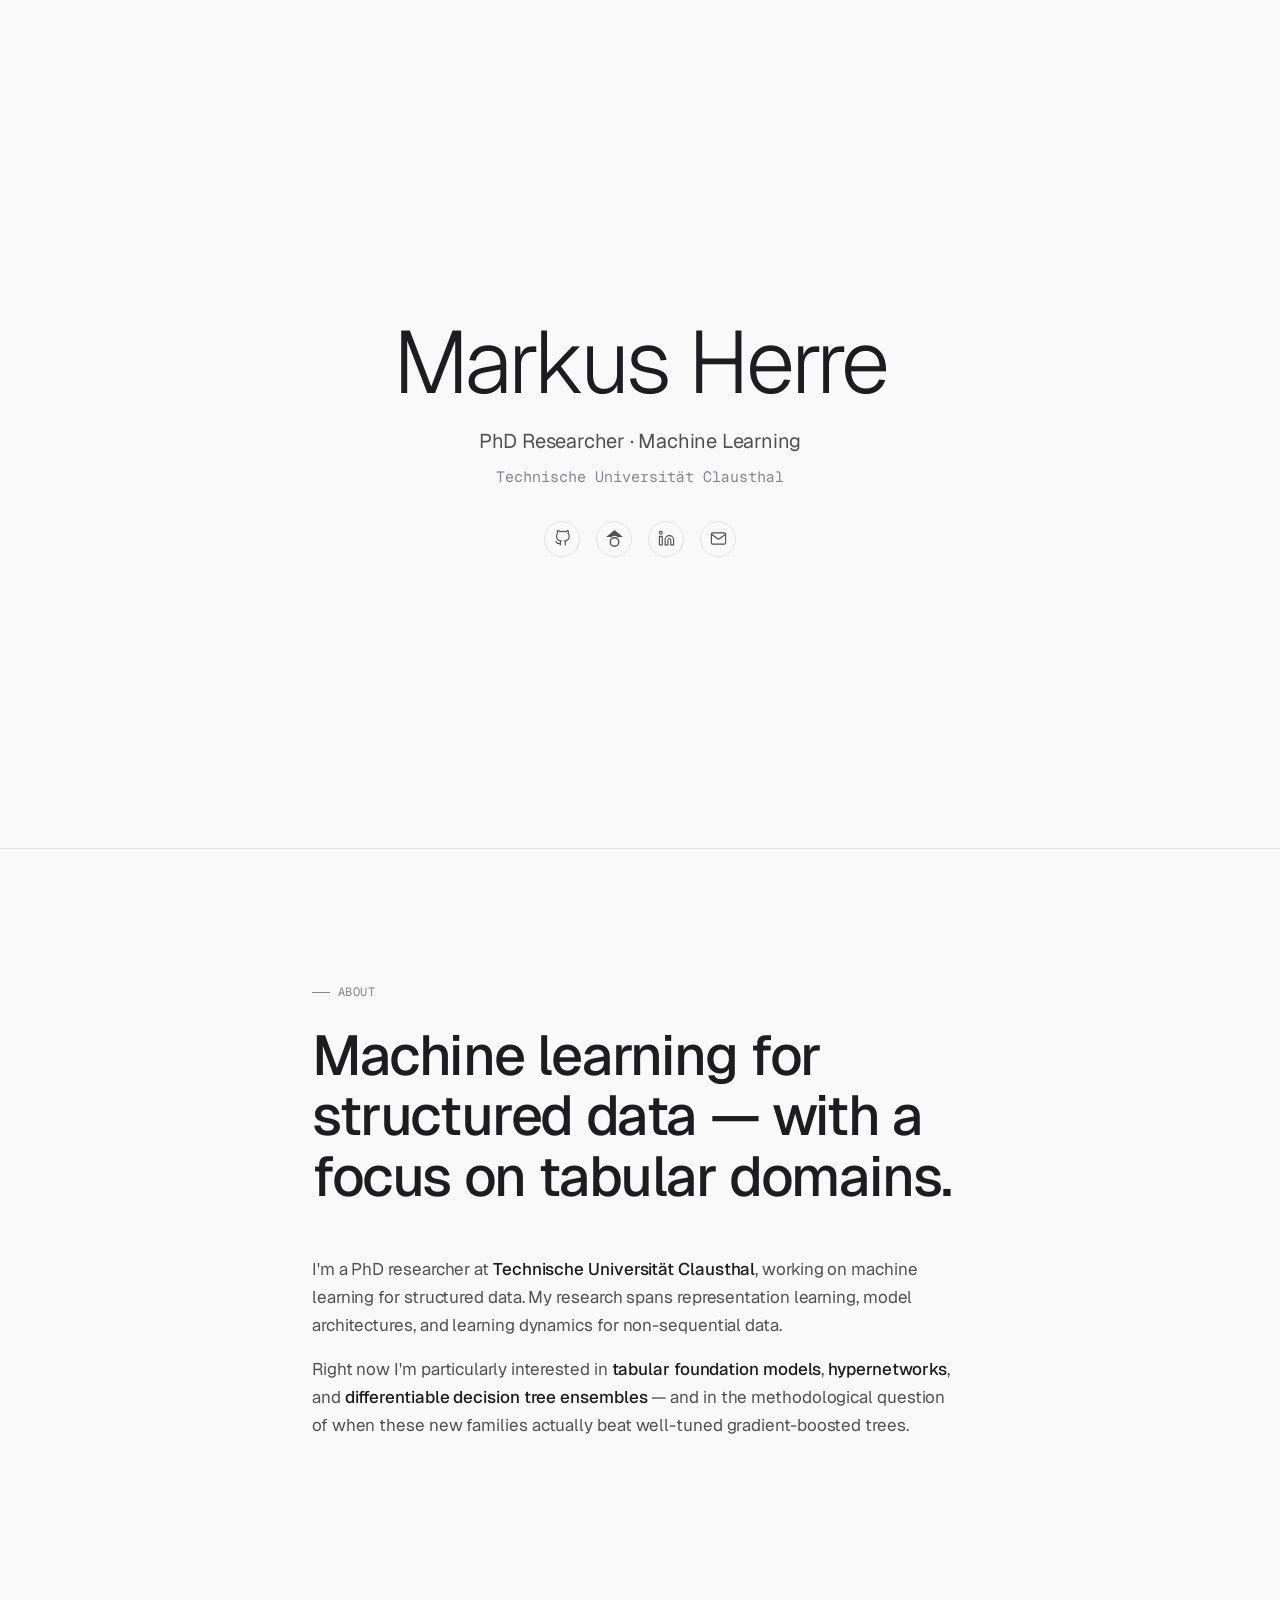
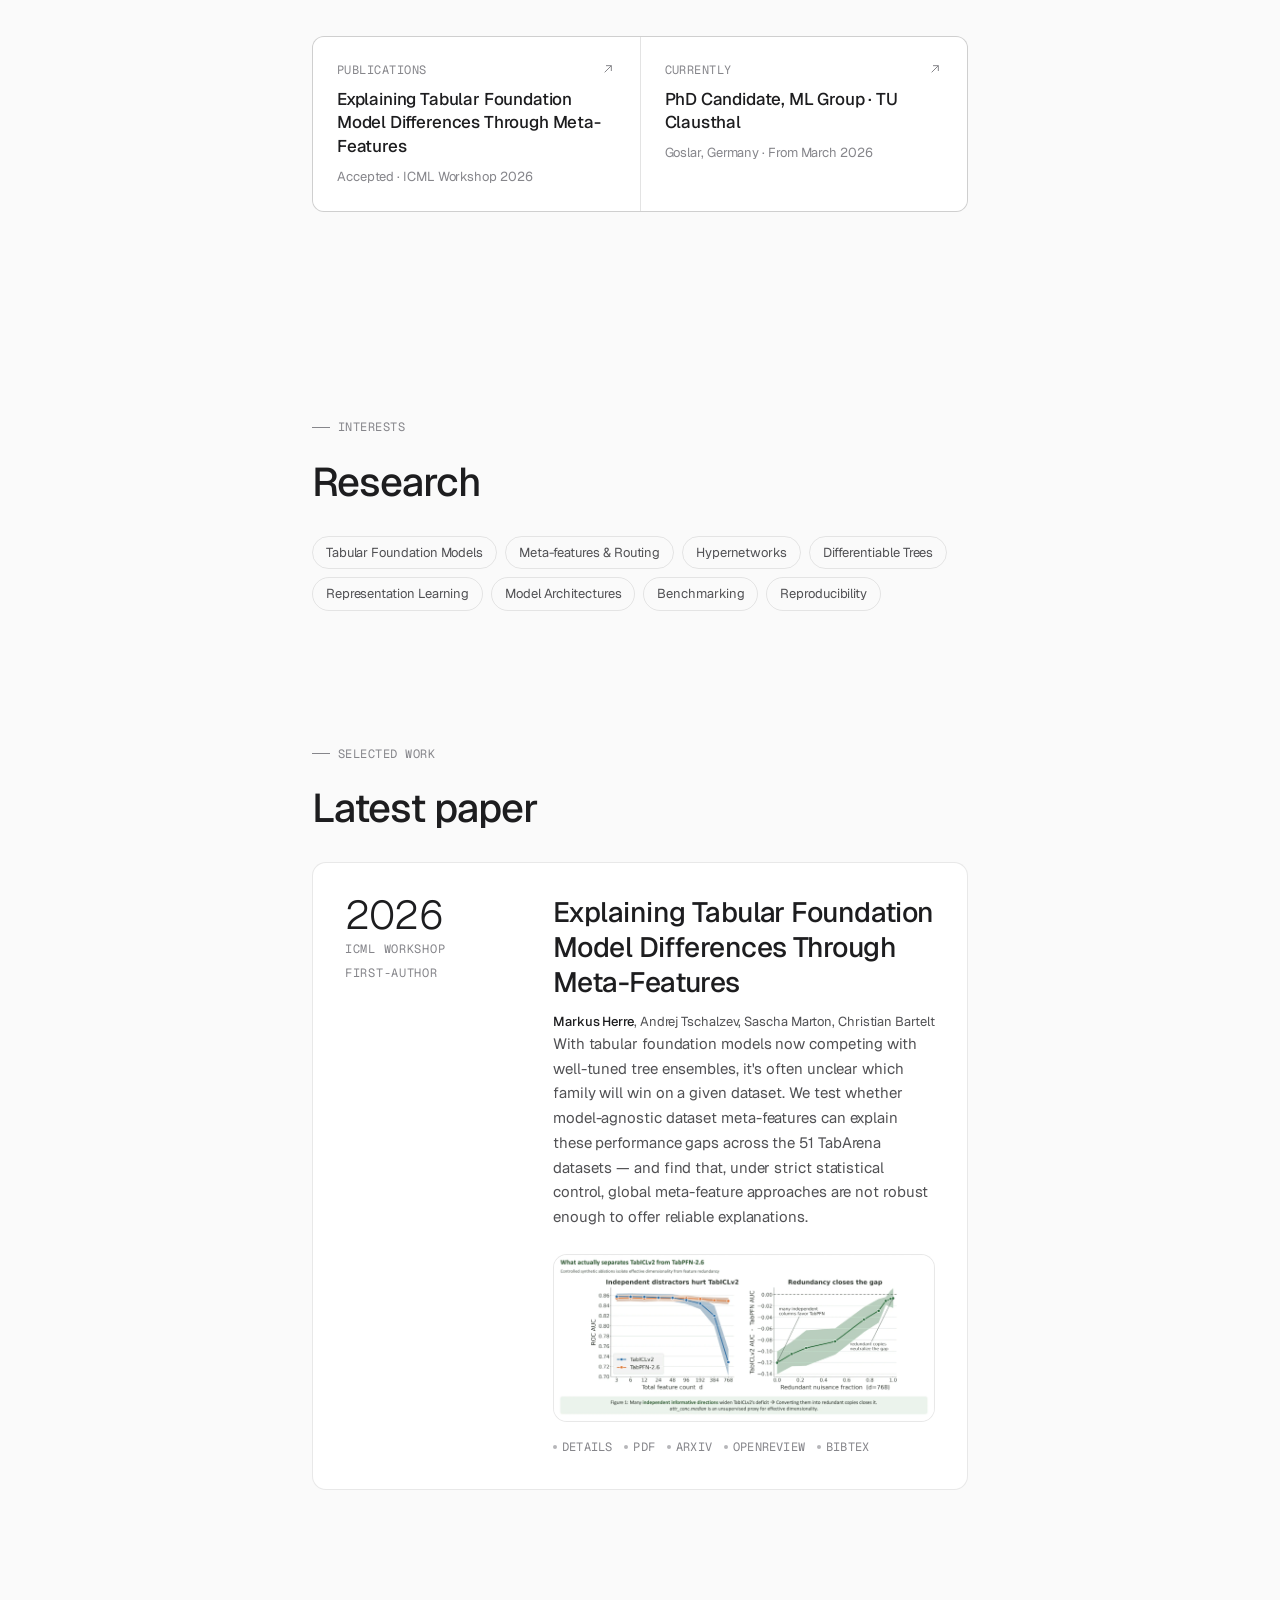
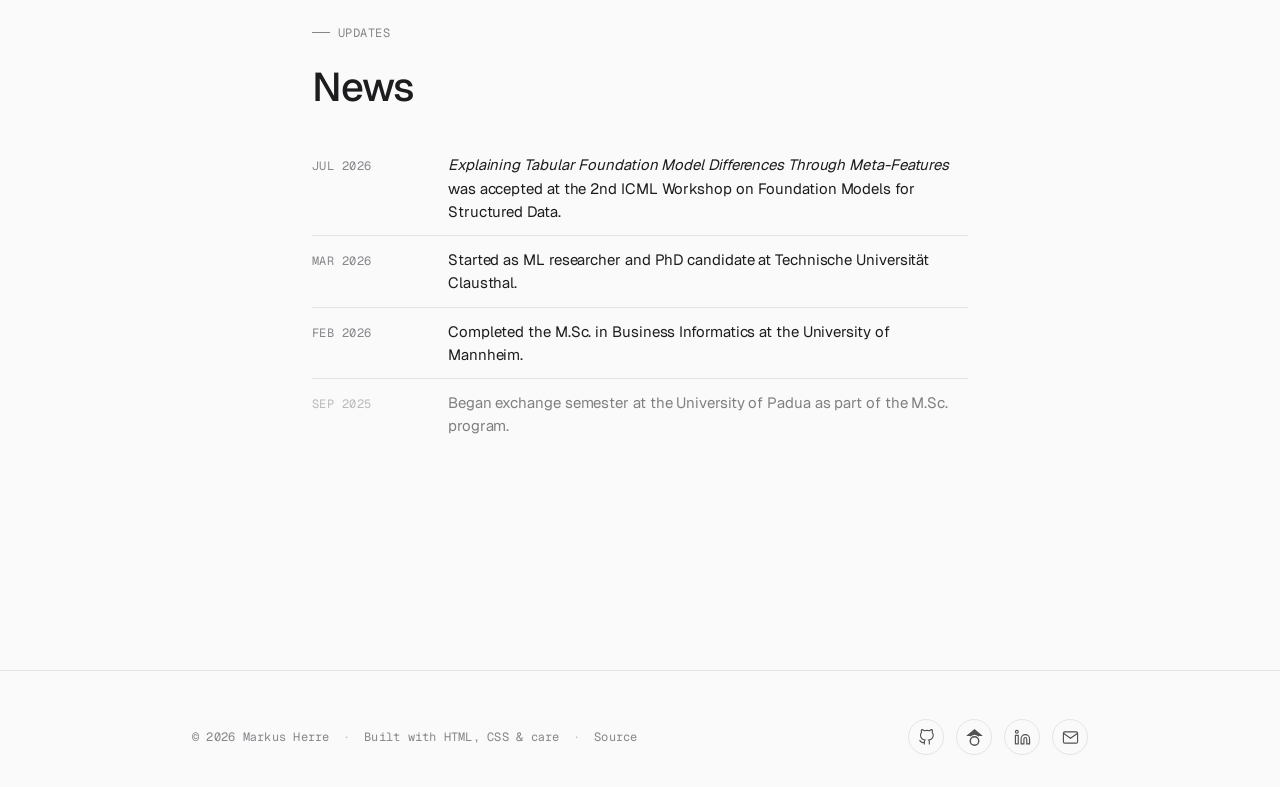
==== commit fb3477dc: "Optimize figure delivery: WebP inline + resized share image - Add 1600px WebP (81KB vs 958KB PNG) fo" ====
--- a/index.html
+++ b/index.html
@@ -20,9 +20,9 @@
       content="PhD researcher in machine learning at TU Clausthal, working on tabular foundation models, representation learning, and structured data."
     />
     <meta property="og:url" content="https://m-herre.github.io/" />
-    <meta property="og:image" content="https://m-herre.github.io/papers/mfa-workshop-figure1.png" />
-    <meta property="og:image:width" content="3729" />
-    <meta property="og:image:height" content="1627" />
+    <meta property="og:image" content="https://m-herre.github.io/papers/mfa-workshop-share.png" />
+    <meta property="og:image:width" content="1200" />
+    <meta property="og:image:height" content="523" />
     <meta
       property="og:image:alt"
       content="Two-panel figure comparing TabICLv2 and TabPFN-2.6 across feature count and redundancy."
@@ -36,7 +36,7 @@
       name="twitter:description"
       content="PhD researcher in machine learning at TU Clausthal, working on tabular foundation models, representation learning, and structured data."
     />
-    <meta name="twitter:image" content="https://m-herre.github.io/papers/mfa-workshop-figure1.png" />
+    <meta name="twitter:image" content="https://m-herre.github.io/papers/mfa-workshop-share.png" />
     <meta
       name="twitter:image:alt"
       content="Two-panel figure comparing TabICLv2 and TabPFN-2.6 across feature count and redundancy."
@@ -68,9 +68,13 @@
               "Tabular Foundation Models"
             ],
             "sameAs": [
+              "https://orcid.org/0009-0006-8909-1691",
+              "https://scholar.google.com/citations?user=tRHay2QAAAAJ",
+              "https://arxiv.org/a/herre_m_1",
+              "https://openreview.net/profile?id=~Markus_Herre1",
               "https://github.com/m-herre",
-              "https://scholar.google.com/citations?user=tRHay2QAAAAJ",
-              "https://linkedin.com/in/markus-herre"
+              "https://linkedin.com/in/markus-herre",
+              "https://www.core-network.ai/#/tuc"
             ]
           },
           {
@@ -304,10 +308,17 @@
                 control, global meta-feature approaches are not robust enough to offer reliable explanations.
               </p>
               <figure class="pub-figure">
-                <img
-                  src="papers/mfa-workshop-figure1.png"
-                  alt="Figure 1: Two panels comparing TabICLv2 and TabPFN-2.6. Left, ROC AUC vs. total feature count d: both models track together until d grows large, where TabICLv2 drops sharply while TabPFN-2.6 stays flat. Right, the TabICLv2-minus-TabPFN AUC gap as a function of redundant nuisance fraction: many independent columns favor TabPFN, but converting them into redundant copies closes the gap toward zero."
-                />
+                <picture>
+                  <source srcset="papers/mfa-workshop-figure1.webp" type="image/webp" />
+                  <img
+                    src="papers/mfa-workshop-figure1.png"
+                    width="1600"
+                    height="699"
+                    loading="lazy"
+                    decoding="async"
+                    alt="Figure 1: Two panels comparing TabICLv2 and TabPFN-2.6. Left, ROC AUC vs. total feature count d: both models track together until d grows large, where TabICLv2 drops sharply while TabPFN-2.6 stays flat. Right, the TabICLv2-minus-TabPFN AUC gap as a function of redundant nuisance fraction: many independent columns favor TabPFN, but converting them into redundant copies closes the gap toward zero."
+                  />
+                </picture>
               </figure>
               <div class="pub-actions" style="margin-top: 1rem">
                 <a href="publications.html#paper-tabarena">Details</a>
